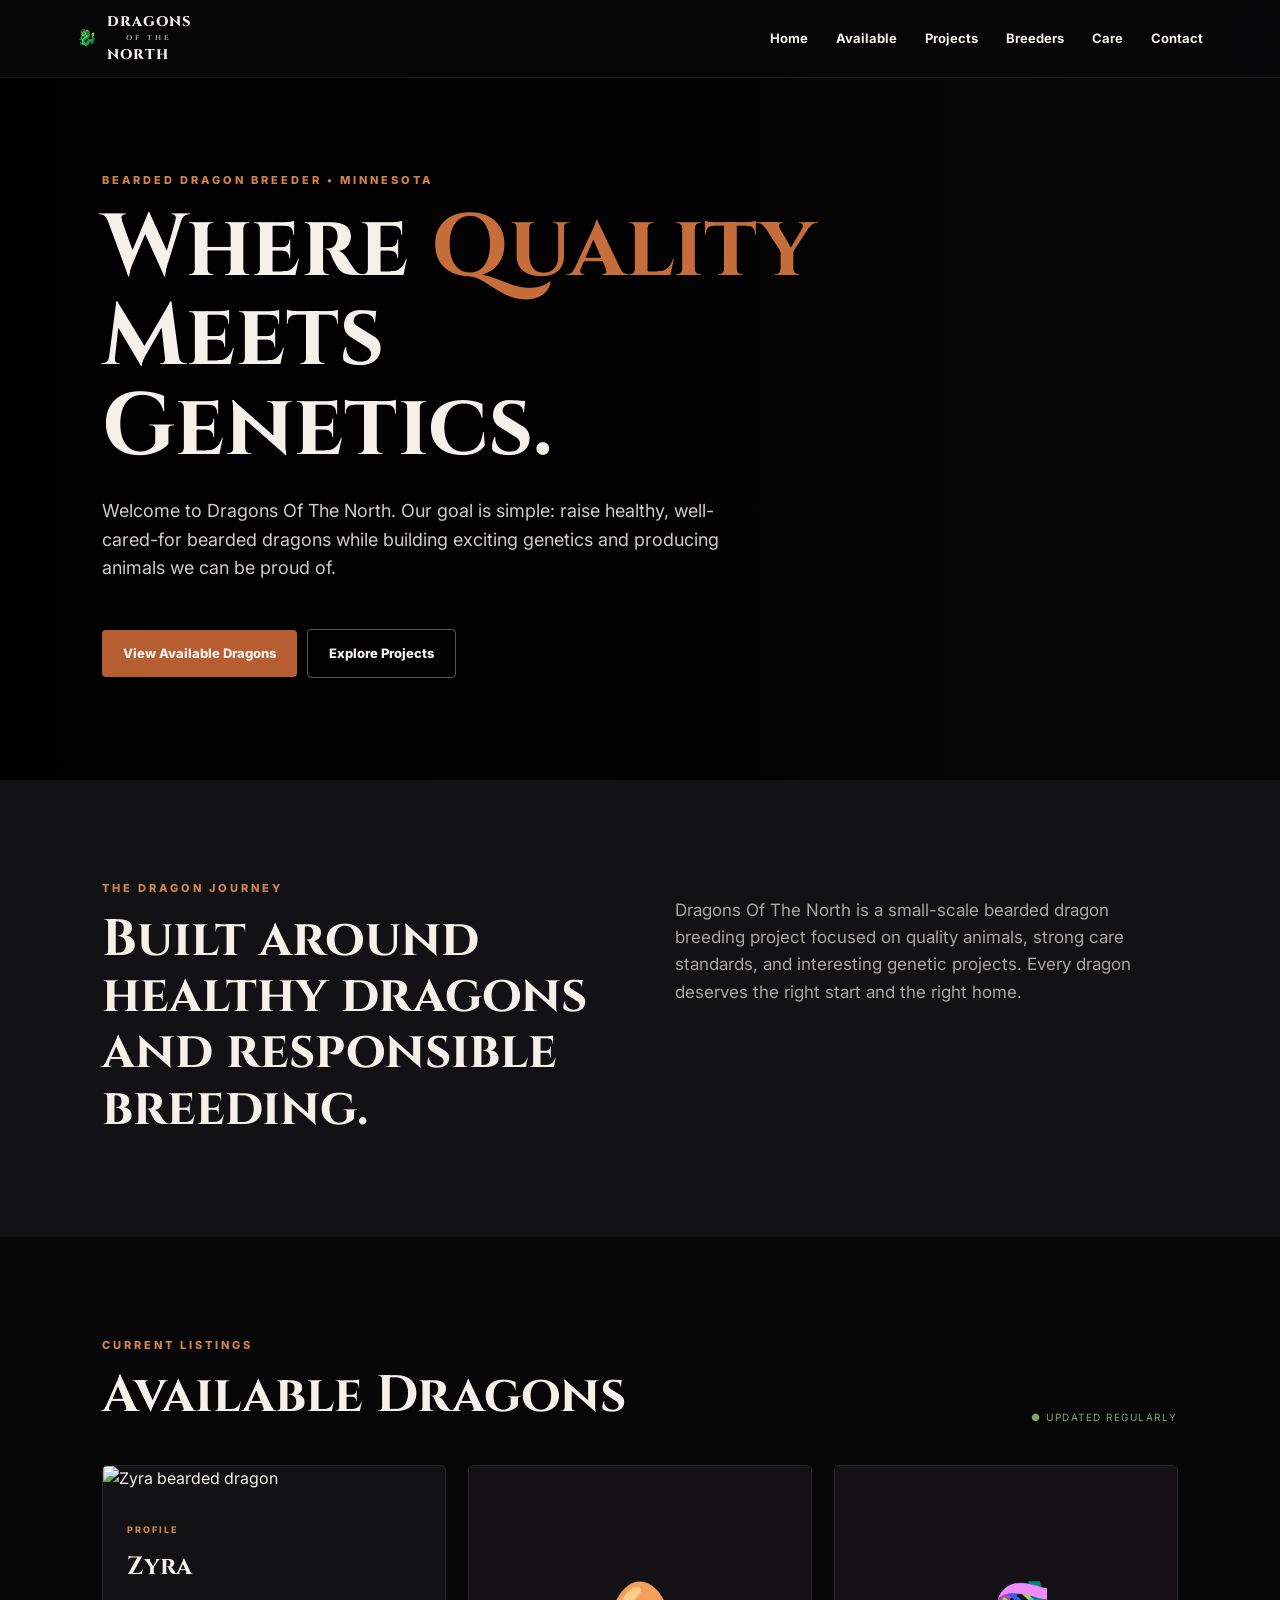
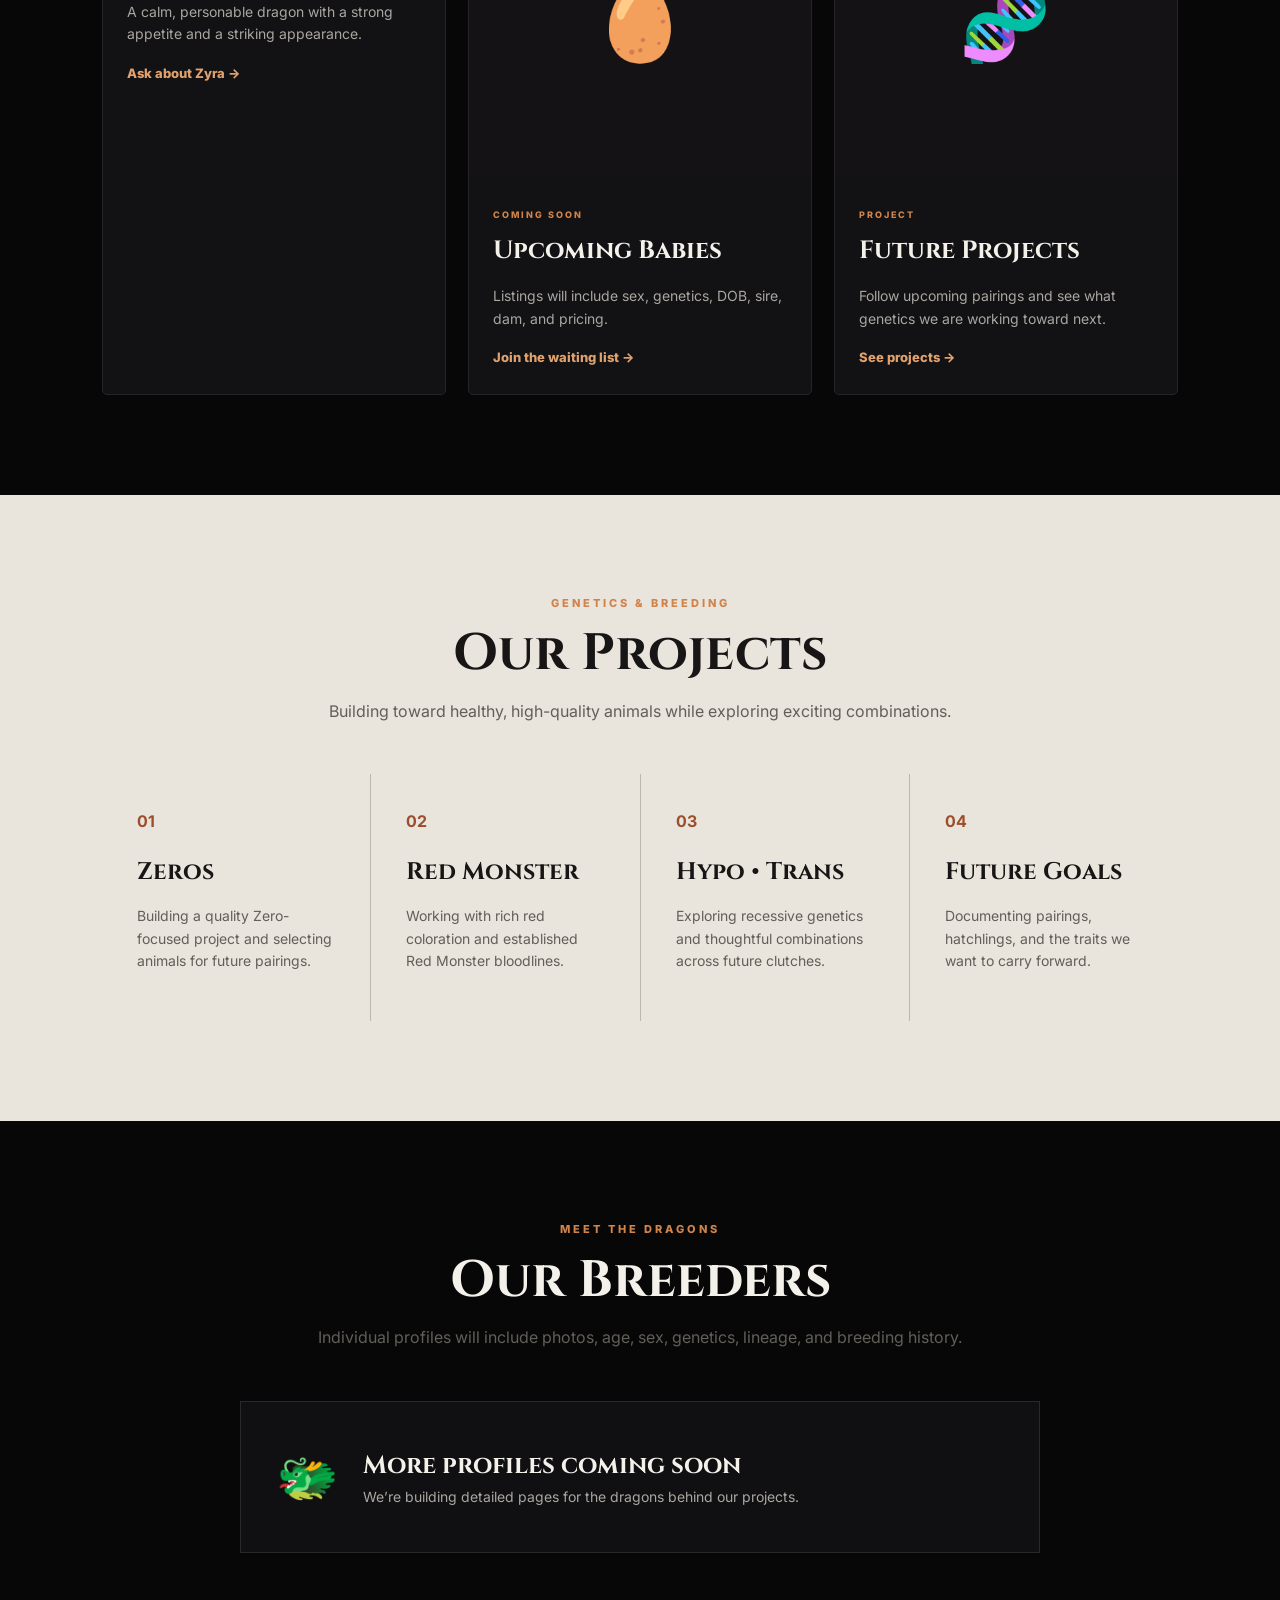
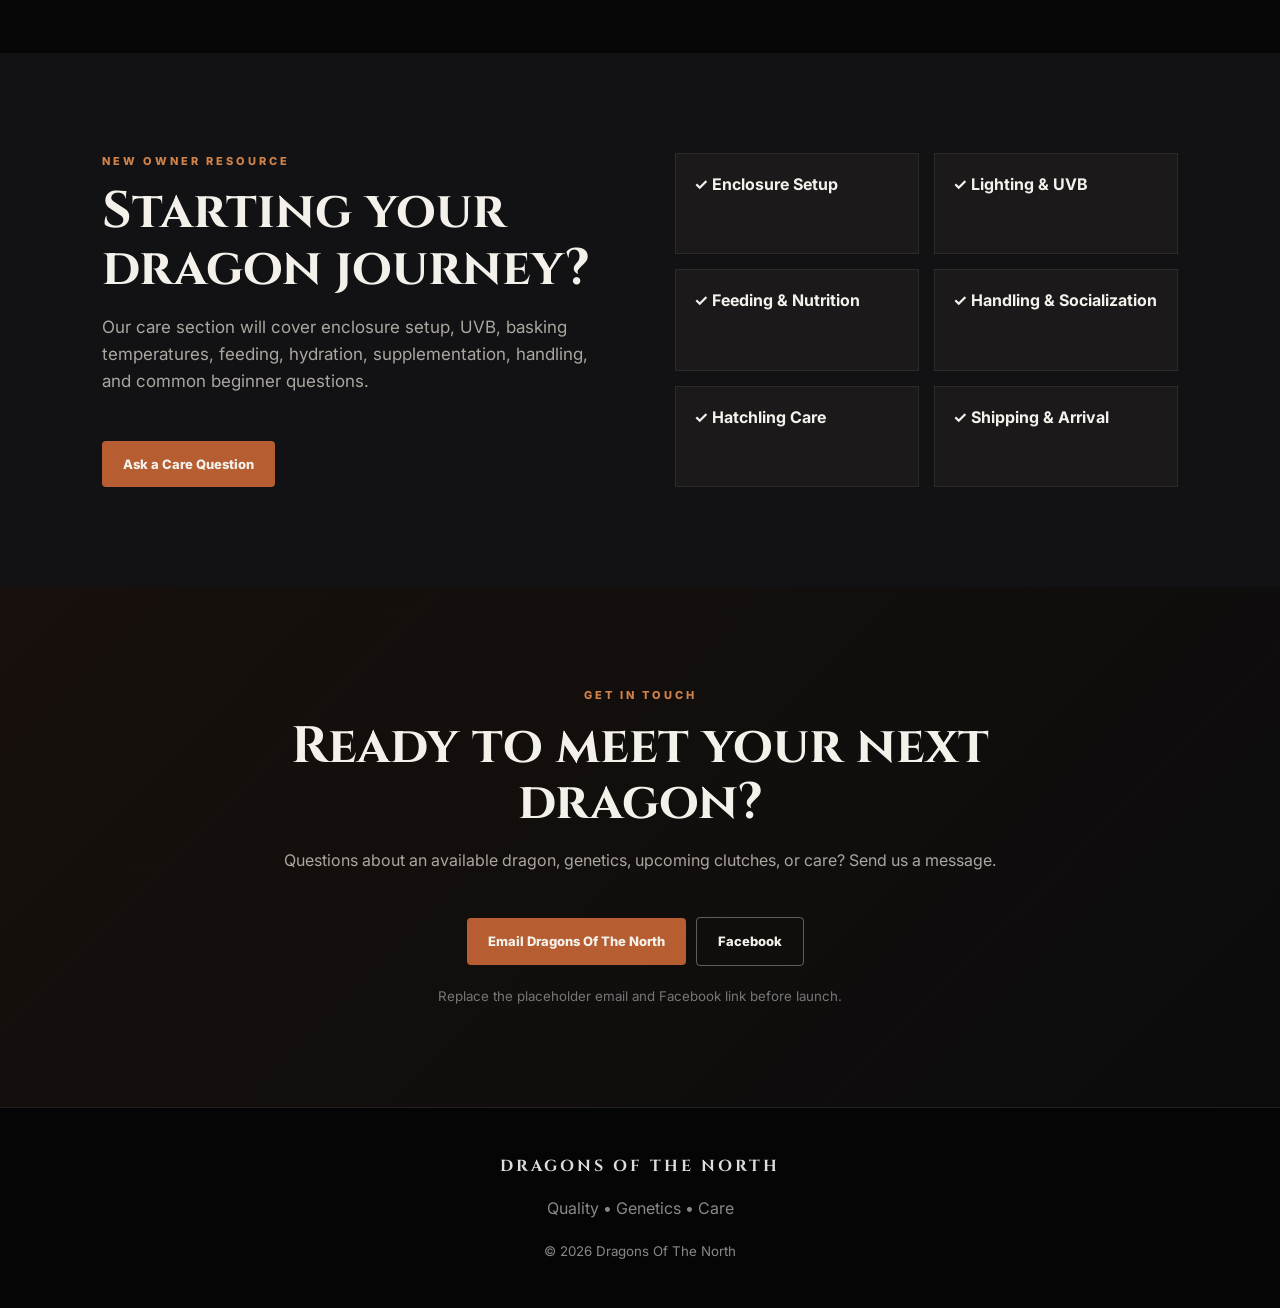
==== index.html @ 81398497 "Add files via upload" ====
<!doctype html><html lang="en"><head><meta charset="utf-8"><meta name="viewport" content="width=device-width,initial-scale=1"><title>Dragons Of The North | Bearded Dragon Breeder</title><link rel="preconnect" href="https://fonts.googleapis.com"><link rel="preconnect" href="https://fonts.gstatic.com" crossorigin><link href="https://fonts.googleapis.com/css2?family=Cinzel:wght@600;700;800&family=Inter:wght@400;500;600;700&display=swap" rel="stylesheet"><link rel="stylesheet" href="style.css"></head><body><header><a class="brand" href="#home">🐉 <span>DRAGONS <small>OF THE</small> NORTH</span></a><button id="menu">☰</button><nav><a href="#home">Home</a><a href="#available">Available</a><a href="#projects">Projects</a><a href="#breeders">Breeders</a><a href="#care">Care</a><a href="#contact">Contact</a></nav></header><main id="home"><section class="hero"><div><p class="eyebrow">BEARDED DRAGON BREEDER • MINNESOTA</p><h1>Where <em>Quality</em><br>Meets Genetics.</h1><p>Welcome to Dragons Of The North. Our goal is simple: raise healthy, well-cared-for bearded dragons while building exciting genetics and producing animals we can be proud of.</p><a class="btn" href="#available">View Available Dragons</a><a class="btn outline" href="#projects">Explore Projects</a></div></section><section class="intro"><div><p class="eyebrow">THE DRAGON JOURNEY</p><h2>Built around healthy dragons and responsible breeding.</h2></div><p>Dragons Of The North is a small-scale bearded dragon breeding project focused on quality animals, strong care standards, and interesting genetic projects. Every dragon deserves the right start and the right home.</p></section><section id="available" class="dark"><div class="heading"><div><p class="eyebrow">CURRENT LISTINGS</p><h2>Available Dragons</h2></div><span>● UPDATED REGULARLY</span></div><div class="cards"><article><img src="assets/zyra.jpg" alt="Zyra bearded dragon"><div><label>PROFILE</label><h3>Zyra</h3><p>A calm, personable dragon with a strong appetite and a striking appearance.</p><a href="#contact">Ask about Zyra →</a></div></article><article><div class="placeholder">🥚</div><div><label>COMING SOON</label><h3>Upcoming Babies</h3><p>Listings will include sex, genetics, DOB, sire, dam, and pricing.</p><a href="#contact">Join the waiting list →</a></div></article><article><div class="placeholder">🧬</div><div><label>PROJECT</label><h3>Future Projects</h3><p>Follow upcoming pairings and see what genetics we are working toward next.</p><a href="#projects">See projects →</a></div></article></div></section><section id="projects" class="projects"><div class="center"><p class="eyebrow">GENETICS & BREEDING</p><h2>Our Projects</h2><p>Building toward healthy, high-quality animals while exploring exciting combinations.</p></div><div class="grid"><div><b>01</b><h3>Zeros</h3><p>Building a quality Zero-focused project and selecting animals for future pairings.</p></div><div><b>02</b><h3>Red Monster</h3><p>Working with rich red coloration and established Red Monster bloodlines.</p></div><div><b>03</b><h3>Hypo • Trans</h3><p>Exploring recessive genetics and thoughtful combinations across future clutches.</p></div><div><b>04</b><h3>Future Goals</h3><p>Documenting pairings, hatchlings, and the traits we want to carry forward.</p></div></div></section><section id="breeders" class="dark"><div class="center"><p class="eyebrow">MEET THE DRAGONS</p><h2>Our Breeders</h2><p>Individual profiles will include photos, age, sex, genetics, lineage, and breeding history.</p></div><div class="note">🐲 <div><h3>More profiles coming soon</h3><p>We’re building detailed pages for the dragons behind our projects.</p></div></div></section><section id="care" class="care"><div><p class="eyebrow">NEW OWNER RESOURCE</p><h2>Starting your dragon journey?</h2><p>Our care section will cover enclosure setup, UVB, basking temperatures, feeding, hydration, supplementation, handling, and common beginner questions.</p><a class="btn" href="#contact">Ask a Care Question</a></div><div class="caregrid"><div>✓ Enclosure Setup</div><div>✓ Lighting & UVB</div><div>✓ Feeding & Nutrition</div><div>✓ Handling & Socialization</div><div>✓ Hatchling Care</div><div>✓ Shipping & Arrival</div></div></section><section id="contact" class="contact"><div><p class="eyebrow">GET IN TOUCH</p><h2>Ready to meet your next dragon?</h2><p>Questions about an available dragon, genetics, upcoming clutches, or care? Send us a message.</p><a class="btn" href="mailto:your@email.com">Email Dragons Of The North</a><a class="btn outline" href="#" onclick="alert('Replace this with your Facebook page link.');return false">Facebook</a><small>Replace the placeholder email and Facebook link before launch.</small></div></section></main><footer><strong>DRAGONS OF THE NORTH</strong><p>Quality • Genetics • Care</p><small>© 2026 Dragons Of The North</small></footer><script>const h=document.querySelector('header'),m=document.querySelector('#menu');m.onclick=()=>h.classList.toggle('open');document.querySelectorAll('nav a').forEach(a=>a.onclick=()=>h.classList.remove('open'));</script></body></html>
---- style.css ----
*{box-sizing:border-box}html{scroll-behavior:smooth}body{margin:0;background:#080809;color:#f4f1eb;font-family:Inter,Arial,sans-serif;line-height:1.6}a{text-decoration:none;color:inherit}header{position:fixed;z-index:9;inset:0 0 auto;height:78px;padding:0 6vw;display:flex;align-items:center;justify-content:space-between;background:#080809dd;backdrop-filter:blur(12px);border-bottom:1px solid #ffffff12}.brand{font-family:Cinzel,serif;font-weight:800;letter-spacing:1px;display:flex;gap:9px;align-items:center}.brand span{font-size:14px}.brand small{font-size:7px;letter-spacing:3px;display:block;text-align:center;color:#999}#menu{display:none;background:none;border:0;color:white;font-size:24px}nav{display:flex;gap:28px;font-size:13px;font-weight:700}nav a:hover{color:#d0834a}.hero{min-height:780px;padding:150px 8vw 80px;display:flex;align-items:center;background:linear-gradient(90deg,#000f 0%,#000b 48%,#0002),url('assets/logo.jpg') center/cover no-repeat}.hero>div{max-width:720px}.eyebrow{font-size:11px;letter-spacing:3px;font-weight:800;color:#d0834a;margin:0 0 14px}.hero h1,h2,h3{font-family:Cinzel,Georgia,serif}.hero h1{font-size:clamp(48px,7vw,88px);line-height:1.02;margin:0 0 24px}.hero em{font-style:normal;color:#c56d3b}.hero p:not(.eyebrow){font-size:18px;color:#d1ccc5;max-width:650px}.btn{display:inline-block;margin:28px 10px 0 0;padding:13px 21px;background:#b65e32;border-radius:4px;font-size:13px;font-weight:800}.outline{background:transparent;border:1px solid #ffffff55}.intro,.care{padding:100px 8vw;display:grid;grid-template-columns:1fr 1fr;gap:70px;background:#121214}.intro h2,h2{font-size:clamp(34px,4vw,54px);line-height:1.1;margin:0}.intro>p,.care p:not(.eyebrow){color:#aaa6a0;font-size:17px}.dark{padding:100px 8vw;background:#070708}.heading{display:flex;justify-content:space-between;align-items:end;margin-bottom:40px}.heading>span{font-size:10px;letter-spacing:1.5px;color:#83a66d}.cards{display:grid;grid-template-columns:repeat(3,1fr);gap:22px}.cards article{background:#121214;border:1px solid #252527;border-radius:5px;overflow:hidden}.cards img,.placeholder{height:310px;width:100%;object-fit:cover}.placeholder{display:flex;align-items:center;justify-content:center;font-size:75px;background:#141214}.cards article>div:last-child{padding:24px}.cards label{font-size:9px;letter-spacing:2px;color:#d0834a;font-weight:800}.cards h3{font-size:25px;margin:6px 0}.cards p{font-size:14px;color:#aaa6a0}.cards a{color:#e0a16d;font-size:13px;font-weight:800}.projects{padding:100px 8vw;background:#e9e4dc;color:#171515}.center{text-align:center;max-width:760px;margin:0 auto 50px}.center>p:last-child{color:#625f59}.grid{display:grid;grid-template-columns:repeat(4,1fr);gap:1px;background:#bdb7ad}.grid>div{background:#e9e4dc;padding:35px;min-height:230px}.grid b{color:#9b4f2c}.grid h3{font-size:24px;margin:18px 0 8px}.grid p{font-size:14px;color:#625f59}.note{max-width:800px;margin:auto;padding:35px;display:flex;gap:25px;align-items:center;border:1px solid #29292b;background:#101012;font-size:50px}.note h3{font-size:25px;margin:0}.note p{font-size:14px;color:#aaa6a0;margin:0}.caregrid{display:grid;grid-template-columns:1fr 1fr;gap:15px}.caregrid div{padding:18px;background:#1b191a;border:1px solid #2c292a;font-weight:700}.contact{text-align:center;padding:100px 8vw;background:linear-gradient(135deg,#17100c,#0c0c0d)}.contact>div{max-width:800px;margin:auto}.contact p:not(.eyebrow){color:#aaa6a0}.contact small{display:block;color:#777;margin-top:20px}footer{text-align:center;padding:45px 20px;background:#050506;border-top:1px solid #202022;color:#888}footer strong{font-family:Cinzel,serif;letter-spacing:3px;color:#ddd}@media(max-width:850px){nav{display:none}#menu{display:block}header.open nav{display:flex;position:absolute;top:78px;left:0;right:0;padding:25px 8vw;background:#080809;flex-direction:column;gap:18px}.cards,.grid{grid-template-columns:1fr}.intro,.care{grid-template-columns:1fr;gap:30px}.heading{align-items:start;flex-direction:column}.section{padding:75px 7vw}}@media(max-width:520px){.hero h1{font-size:48px}.hero{min-height:700px}.caregrid{grid-template-columns:1fr}}
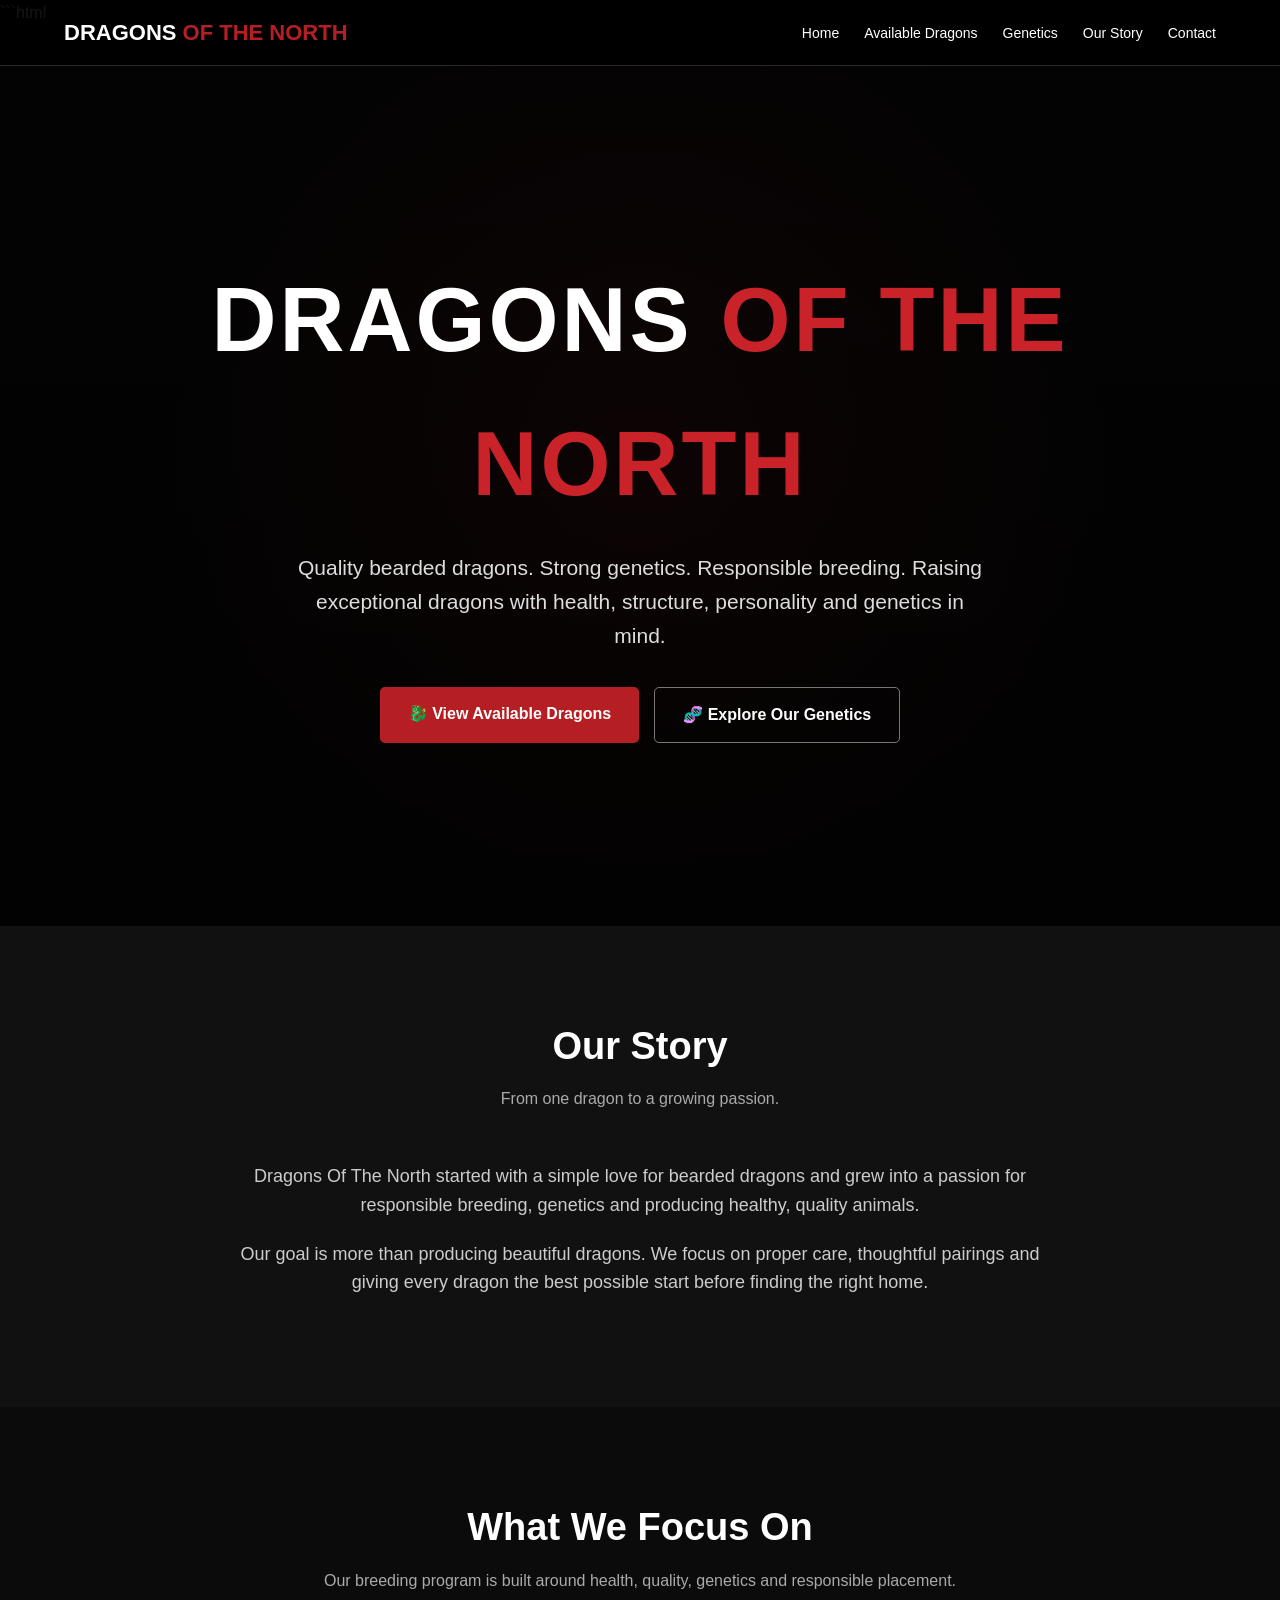
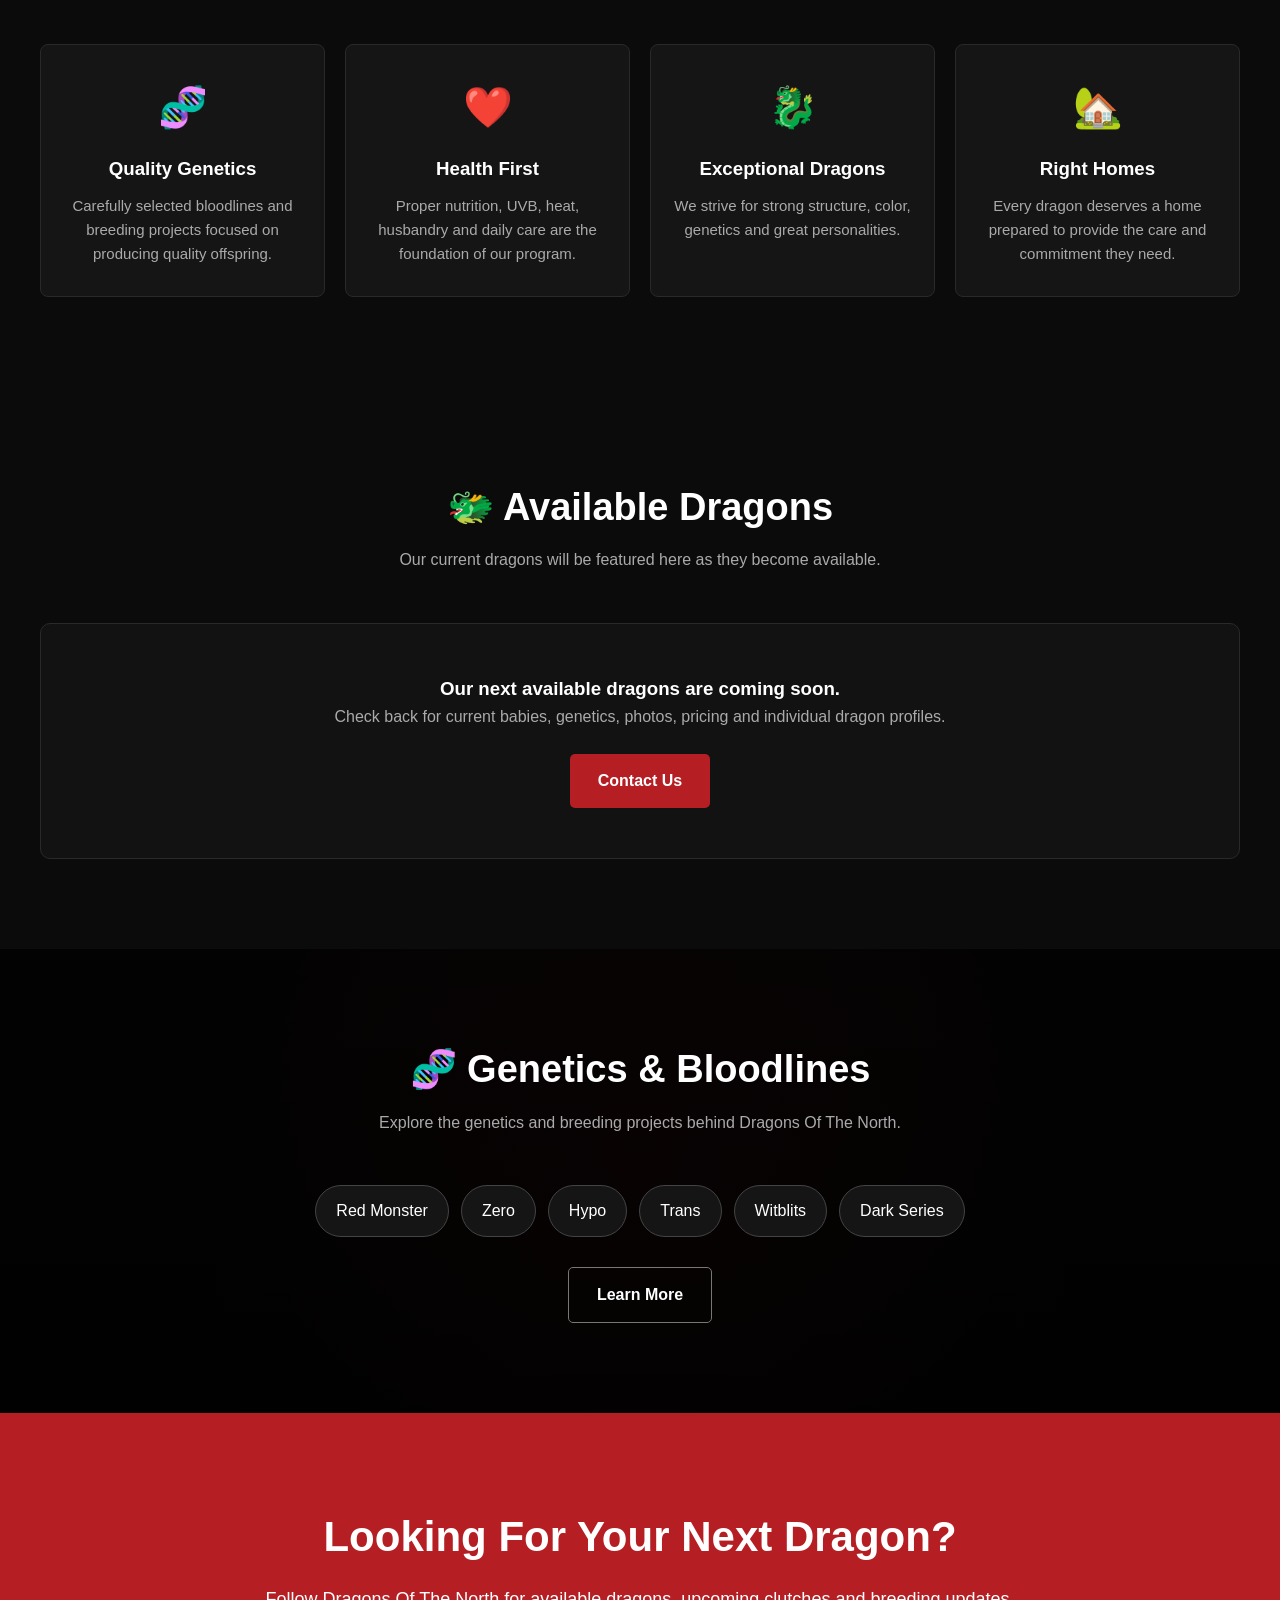
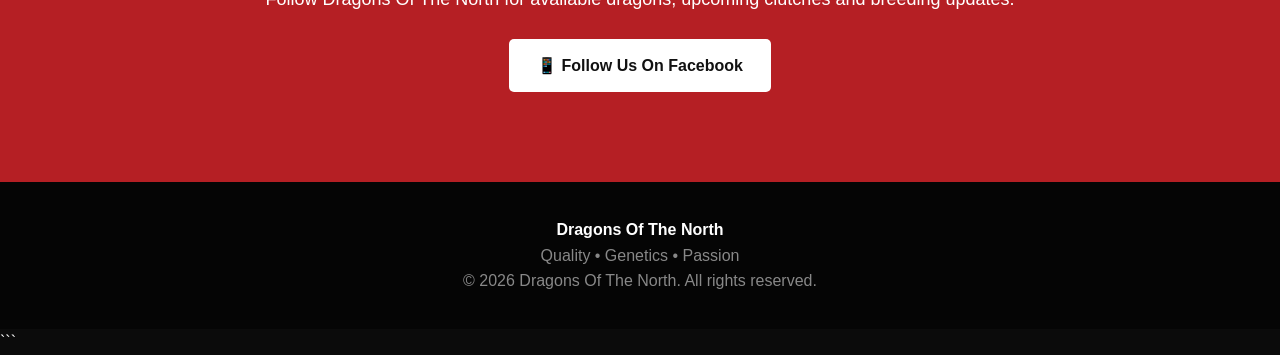
==== commit 5f205aa5: "Update index.html" ====
--- a/index.html
+++ b/index.html
@@ -1 +1,648 @@
-<!doctype html><html lang="en"><head><meta charset="utf-8"><meta name="viewport" content="width=device-width,initial-scale=1"><title>Dragons Of The North | Bearded Dragon Breeder</title><link rel="preconnect" href="https://fonts.googleapis.com"><link rel="preconnect" href="https://fonts.gstatic.com" crossorigin><link href="https://fonts.googleapis.com/css2?family=Cinzel:wght@600;700;800&family=Inter:wght@400;500;600;700&display=swap" rel="stylesheet"><link rel="stylesheet" href="style.css"></head><body><header><a class="brand" href="#home">🐉 <span>DRAGONS <small>OF THE</small> NORTH</span></a><button id="menu">☰</button><nav><a href="#home">Home</a><a href="#available">Available</a><a href="#projects">Projects</a><a href="#breeders">Breeders</a><a href="#care">Care</a><a href="#contact">Contact</a></nav></header><main id="home"><section class="hero"><div><p class="eyebrow">BEARDED DRAGON BREEDER • MINNESOTA</p><h1>Where <em>Quality</em><br>Meets Genetics.</h1><p>Welcome to Dragons Of The North. Our goal is simple: raise healthy, well-cared-for bearded dragons while building exciting genetics and producing animals we can be proud of.</p><a class="btn" href="#available">View Available Dragons</a><a class="btn outline" href="#projects">Explore Projects</a></div></section><section class="intro"><div><p class="eyebrow">THE DRAGON JOURNEY</p><h2>Built around healthy dragons and responsible breeding.</h2></div><p>Dragons Of The North is a small-scale bearded dragon breeding project focused on quality animals, strong care standards, and interesting genetic projects. Every dragon deserves the right start and the right home.</p></section><section id="available" class="dark"><div class="heading"><div><p class="eyebrow">CURRENT LISTINGS</p><h2>Available Dragons</h2></div><span>● UPDATED REGULARLY</span></div><div class="cards"><article><img src="assets/zyra.jpg" alt="Zyra bearded dragon"><div><label>PROFILE</label><h3>Zyra</h3><p>A calm, personable dragon with a strong appetite and a striking appearance.</p><a href="#contact">Ask about Zyra →</a></div></article><article><div class="placeholder">🥚</div><div><label>COMING SOON</label><h3>Upcoming Babies</h3><p>Listings will include sex, genetics, DOB, sire, dam, and pricing.</p><a href="#contact">Join the waiting list →</a></div></article><article><div class="placeholder">🧬</div><div><label>PROJECT</label><h3>Future Projects</h3><p>Follow upcoming pairings and see what genetics we are working toward next.</p><a href="#projects">See projects →</a></div></article></div></section><section id="projects" class="projects"><div class="center"><p class="eyebrow">GENETICS & BREEDING</p><h2>Our Projects</h2><p>Building toward healthy, high-quality animals while exploring exciting combinations.</p></div><div class="grid"><div><b>01</b><h3>Zeros</h3><p>Building a quality Zero-focused project and selecting animals for future pairings.</p></div><div><b>02</b><h3>Red Monster</h3><p>Working with rich red coloration and established Red Monster bloodlines.</p></div><div><b>03</b><h3>Hypo • Trans</h3><p>Exploring recessive genetics and thoughtful combinations across future clutches.</p></div><div><b>04</b><h3>Future Goals</h3><p>Documenting pairings, hatchlings, and the traits we want to carry forward.</p></div></div></section><section id="breeders" class="dark"><div class="center"><p class="eyebrow">MEET THE DRAGONS</p><h2>Our Breeders</h2><p>Individual profiles will include photos, age, sex, genetics, lineage, and breeding history.</p></div><div class="note">🐲 <div><h3>More profiles coming soon</h3><p>We’re building detailed pages for the dragons behind our projects.</p></div></div></section><section id="care" class="care"><div><p class="eyebrow">NEW OWNER RESOURCE</p><h2>Starting your dragon journey?</h2><p>Our care section will cover enclosure setup, UVB, basking temperatures, feeding, hydration, supplementation, handling, and common beginner questions.</p><a class="btn" href="#contact">Ask a Care Question</a></div><div class="caregrid"><div>✓ Enclosure Setup</div><div>✓ Lighting & UVB</div><div>✓ Feeding & Nutrition</div><div>✓ Handling & Socialization</div><div>✓ Hatchling Care</div><div>✓ Shipping & Arrival</div></div></section><section id="contact" class="contact"><div><p class="eyebrow">GET IN TOUCH</p><h2>Ready to meet your next dragon?</h2><p>Questions about an available dragon, genetics, upcoming clutches, or care? Send us a message.</p><a class="btn" href="mailto:your@email.com">Email Dragons Of The North</a><a class="btn outline" href="#" onclick="alert('Replace this with your Facebook page link.');return false">Facebook</a><small>Replace the placeholder email and Facebook link before launch.</small></div></section></main><footer><strong>DRAGONS OF THE NORTH</strong><p>Quality • Genetics • Care</p><small>© 2026 Dragons Of The North</small></footer><script>const h=document.querySelector('header'),m=document.querySelector('#menu');m.onclick=()=>h.classList.toggle('open');document.querySelectorAll('nav a').forEach(a=>a.onclick=()=>h.classList.remove('open'));</script></body></html>
+```html
+<!DOCTYPE html>
+<html lang="en">
+<head>
+    <meta charset="UTF-8">
+    <meta name="viewport" content="width=device-width, initial-scale=1.0">
+
+    <title>Dragons Of The North | Bearded Dragon Breeder</title>
+
+    <meta name="description" content="Dragons Of The North — quality bearded dragons, genetics, bloodlines and responsible breeding in Minnesota.">
+
+    <style>
+        * {
+            margin: 0;
+            padding: 0;
+            box-sizing: border-box;
+        }
+
+        html {
+            scroll-behavior: smooth;
+        }
+
+        body {
+            font-family: Arial, Helvetica, sans-serif;
+            background: #0b0b0b;
+            color: #ffffff;
+            line-height: 1.6;
+        }
+
+        /* NAVIGATION */
+
+        nav {
+            position: fixed;
+            top: 0;
+            width: 100%;
+            z-index: 1000;
+            background: rgba(0, 0, 0, 0.92);
+            border-bottom: 1px solid #292929;
+            padding: 15px 5%;
+        }
+
+        .nav-container {
+            max-width: 1200px;
+            margin: auto;
+            display: flex;
+            justify-content: space-between;
+            align-items: center;
+        }
+
+        .logo {
+            font-size: 22px;
+            font-weight: bold;
+            color: #ffffff;
+            text-decoration: none;
+        }
+
+        .logo span {
+            color: #b51f24;
+        }
+
+        nav ul {
+            display: flex;
+            list-style: none;
+            gap: 25px;
+        }
+
+        nav a {
+            color: #ffffff;
+            text-decoration: none;
+            font-size: 14px;
+            transition: 0.3s;
+        }
+
+        nav a:hover {
+            color: #d62b31;
+        }
+
+        /* HERO */
+
+        .hero {
+            min-height: 100vh;
+            display: flex;
+            align-items: center;
+            justify-content: center;
+            text-align: center;
+            padding: 120px 20px 80px;
+            background:
+                linear-gradient(rgba(0,0,0,.72), rgba(0,0,0,.85)),
+                radial-gradient(circle at center, #3b1113 0%, #0b0b0b 65%);
+        }
+
+        .hero-content {
+            max-width: 900px;
+        }
+
+        .hero h1 {
+            font-size: clamp(45px, 8vw, 90px);
+            letter-spacing: 3px;
+            margin-bottom: 15px;
+            text-transform: uppercase;
+        }
+
+        .hero h1 span {
+            color: #c92329;
+        }
+
+        .hero p {
+            font-size: 21px;
+            color: #dddddd;
+            max-width: 700px;
+            margin: 0 auto 35px;
+        }
+
+        .buttons {
+            display: flex;
+            justify-content: center;
+            gap: 15px;
+            flex-wrap: wrap;
+        }
+
+        .button {
+            display: inline-block;
+            padding: 14px 28px;
+            border-radius: 5px;
+            text-decoration: none;
+            font-weight: bold;
+            transition: .3s;
+        }
+
+        .button-primary {
+            background: #b51f24;
+            color: white;
+        }
+
+        .button-primary:hover {
+            background: #d62b31;
+            transform: translateY(-2px);
+        }
+
+        .button-secondary {
+            border: 1px solid #777;
+            color: white;
+        }
+
+        .button-secondary:hover {
+            border-color: #c92329;
+            color: #c92329;
+        }
+
+        /* GENERAL SECTIONS */
+
+        section {
+            padding: 90px 20px;
+        }
+
+        .container {
+            max-width: 1200px;
+            margin: auto;
+        }
+
+        .section-title {
+            text-align: center;
+            margin-bottom: 50px;
+        }
+
+        .section-title h2 {
+            font-size: 38px;
+            margin-bottom: 10px;
+        }
+
+        .section-title p {
+            color: #aaa;
+            max-width: 700px;
+            margin: auto;
+        }
+
+        /* STORY */
+
+        .story {
+            background: #111111;
+        }
+
+        .story-content {
+            max-width: 850px;
+            margin: auto;
+            text-align: center;
+        }
+
+        .story-content p {
+            color: #cccccc;
+            font-size: 18px;
+            margin-bottom: 20px;
+        }
+
+        /* FOCUS CARDS */
+
+        .cards {
+            display: grid;
+            grid-template-columns: repeat(4, 1fr);
+            gap: 20px;
+        }
+
+        .card {
+            background: #151515;
+            border: 1px solid #292929;
+            padding: 30px 22px;
+            border-radius: 8px;
+            text-align: center;
+            transition: .3s;
+        }
+
+        .card:hover {
+            transform: translateY(-5px);
+            border-color: #b51f24;
+        }
+
+        .card-icon {
+            font-size: 40px;
+            margin-bottom: 15px;
+        }
+
+        .card h3 {
+            margin-bottom: 10px;
+        }
+
+        .card p {
+            color: #aaa;
+            font-size: 15px;
+        }
+
+        /* GENETICS */
+
+        .genetics {
+            background:
+                linear-gradient(rgba(0,0,0,.8), rgba(0,0,0,.9)),
+                radial-gradient(circle at center, #351012, #0b0b0b 70%);
+            text-align: center;
+        }
+
+        .genetics-list {
+            display: flex;
+            justify-content: center;
+            flex-wrap: wrap;
+            gap: 12px;
+            margin: 30px 0;
+        }
+
+        .genetics-list span {
+            border: 1px solid #444;
+            padding: 12px 20px;
+            border-radius: 30px;
+            background: #151515;
+        }
+
+        /* FEATURED */
+
+        .featured {
+            background: #0b0b0b;
+        }
+
+        .featured-box {
+            border: 1px solid #292929;
+            background: #121212;
+            padding: 50px;
+            text-align: center;
+            border-radius: 10px;
+        }
+
+        .featured-box p {
+            color: #aaa;
+            margin-bottom: 25px;
+        }
+
+        /* CTA */
+
+        .cta {
+            background: #b51f24;
+            text-align: center;
+        }
+
+        .cta h2 {
+            font-size: 42px;
+            margin-bottom: 15px;
+        }
+
+        .cta p {
+            font-size: 18px;
+            margin-bottom: 25px;
+        }
+
+        .cta .button {
+            background: #ffffff;
+            color: #111111;
+        }
+
+        /* FOOTER */
+
+        footer {
+            background: #050505;
+            text-align: center;
+            padding: 35px 20px;
+            color: #888;
+        }
+
+        footer strong {
+            color: #ffffff;
+        }
+
+        /* MOBILE */
+
+        @media (max-width: 900px) {
+            .cards {
+                grid-template-columns: repeat(2, 1fr);
+            }
+
+            nav ul {
+                gap: 12px;
+            }
+        }
+
+        @media (max-width: 650px) {
+            nav {
+                position: relative;
+            }
+
+            .nav-container {
+                flex-direction: column;
+                gap: 12px;
+            }
+
+            nav ul {
+                flex-wrap: wrap;
+                justify-content: center;
+            }
+
+            .hero {
+                min-height: 85vh;
+            }
+
+            .hero p {
+                font-size: 17px;
+            }
+
+            .cards {
+                grid-template-columns: 1fr;
+            }
+
+            section {
+                padding: 65px 18px;
+            }
+
+            .featured-box {
+                padding: 30px 20px;
+            }
+        }
+    </style>
+</head>
+
+<body>
+
+<!-- NAVIGATION -->
+
+<nav>
+    <div class="nav-container">
+
+        <a href="#" class="logo">
+            DRAGONS <span>OF THE NORTH</span>
+        </a>
+
+        <ul>
+            <li><a href="#home">Home</a></li>
+            <li><a href="#dragons">Available Dragons</a></li>
+            <li><a href="#genetics">Genetics</a></li>
+            <li><a href="#story">Our Story</a></li>
+            <li><a href="#contact">Contact</a></li>
+        </ul>
+
+    </div>
+</nav>
+
+
+<!-- HERO -->
+
+<section class="hero" id="home">
+
+    <div class="hero-content">
+
+        <h1>
+            DRAGONS <span>OF THE NORTH</span>
+        </h1>
+
+        <p>
+            Quality bearded dragons. Strong genetics. Responsible breeding.
+            Raising exceptional dragons with health, structure, personality
+            and genetics in mind.
+        </p>
+
+        <div class="buttons">
+
+            <a href="#dragons" class="button button-primary">
+                🐉 View Available Dragons
+            </a>
+
+            <a href="#genetics" class="button button-secondary">
+                🧬 Explore Our Genetics
+            </a>
+
+        </div>
+
+    </div>
+
+</section>
+
+
+<!-- OUR STORY -->
+
+<section class="story" id="story">
+
+    <div class="container">
+
+        <div class="section-title">
+            <h2>Our Story</h2>
+            <p>From one dragon to a growing passion.</p>
+        </div>
+
+        <div class="story-content">
+
+            <p>
+                Dragons Of The North started with a simple love for bearded
+                dragons and grew into a passion for responsible breeding,
+                genetics and producing healthy, quality animals.
+            </p>
+
+            <p>
+                Our goal is more than producing beautiful dragons. We focus
+                on proper care, thoughtful pairings and giving every dragon
+                the best possible start before finding the right home.
+            </p>
+
+        </div>
+
+    </div>
+
+</section>
+
+
+<!-- WHAT WE FOCUS ON -->
+
+<section>
+
+    <div class="container">
+
+        <div class="section-title">
+
+            <h2>What We Focus On</h2>
+
+            <p>
+                Our breeding program is built around health, quality,
+                genetics and responsible placement.
+            </p>
+
+        </div>
+
+
+        <div class="cards">
+
+            <div class="card">
+
+                <div class="card-icon">🧬</div>
+
+                <h3>Quality Genetics</h3>
+
+                <p>
+                    Carefully selected bloodlines and breeding projects
+                    focused on producing quality offspring.
+                </p>
+
+            </div>
+
+
+            <div class="card">
+
+                <div class="card-icon">❤️</div>
+
+                <h3>Health First</h3>
+
+                <p>
+                    Proper nutrition, UVB, heat, husbandry and daily care
+                    are the foundation of our program.
+                </p>
+
+            </div>
+
+
+            <div class="card">
+
+                <div class="card-icon">🐉</div>
+
+                <h3>Exceptional Dragons</h3>
+
+                <p>
+                    We strive for strong structure, color, genetics and
+                    great personalities.
+                </p>
+
+            </div>
+
+
+            <div class="card">
+
+                <div class="card-icon">🏡</div>
+
+                <h3>Right Homes</h3>
+
+                <p>
+                    Every dragon deserves a home prepared to provide the
+                    care and commitment they need.
+                </p>
+
+            </div>
+
+        </div>
+
+    </div>
+
+</section>
+
+
+<!-- AVAILABLE DRAGONS -->
+
+<section class="featured" id="dragons">
+
+    <div class="container">
+
+        <div class="section-title">
+
+            <h2>🐲 Available Dragons</h2>
+
+            <p>
+                Our current dragons will be featured here as they become
+                available.
+            </p>
+
+        </div>
+
+
+        <div class="featured-box">
+
+            <h3>Our next available dragons are coming soon.</h3>
+
+            <p>
+                Check back for current babies, genetics, photos,
+                pricing and individual dragon profiles.
+            </p>
+
+            <a href="#contact" class="button button-primary">
+                Contact Us
+            </a>
+
+        </div>
+
+    </div>
+
+</section>
+
+
+<!-- GENETICS -->
+
+<section class="genetics" id="genetics">
+
+    <div class="container">
+
+        <div class="section-title">
+
+            <h2>🧬 Genetics & Bloodlines</h2>
+
+            <p>
+                Explore the genetics and breeding projects behind
+                Dragons Of The North.
+            </p>
+
+        </div>
+
+
+        <div class="genetics-list">
+
+            <span>Red Monster</span>
+            <span>Zero</span>
+            <span>Hypo</span>
+            <span>Trans</span>
+            <span>Witblits</span>
+            <span>Dark Series</span>
+
+        </div>
+
+
+        <a href="#contact" class="button button-secondary">
+            Learn More
+        </a>
+
+    </div>
+
+</section>
+
+
+<!-- CALL TO ACTION -->
+
+<section class="cta" id="contact">
+
+    <div class="container">
+
+        <h2>Looking For Your Next Dragon?</h2>
+
+        <p>
+            Follow Dragons Of The North for available dragons,
+            upcoming clutches and breeding updates.
+        </p>
+
+        <a href="https://www.facebook.com/" class="button" target="_blank">
+            📱 Follow Us On Facebook
+        </a>
+
+    </div>
+
+</section>
+
+
+<!-- FOOTER -->
+
+<footer>
+
+    <p>
+        <strong>Dragons Of The North</strong>
+    </p>
+
+    <p>
+        Quality • Genetics • Passion
+    </p>
+
+    <p>
+        © 2026 Dragons Of The North. All rights reserved.
+    </p>
+
+</footer>
+
+</body>
+</html>
+```
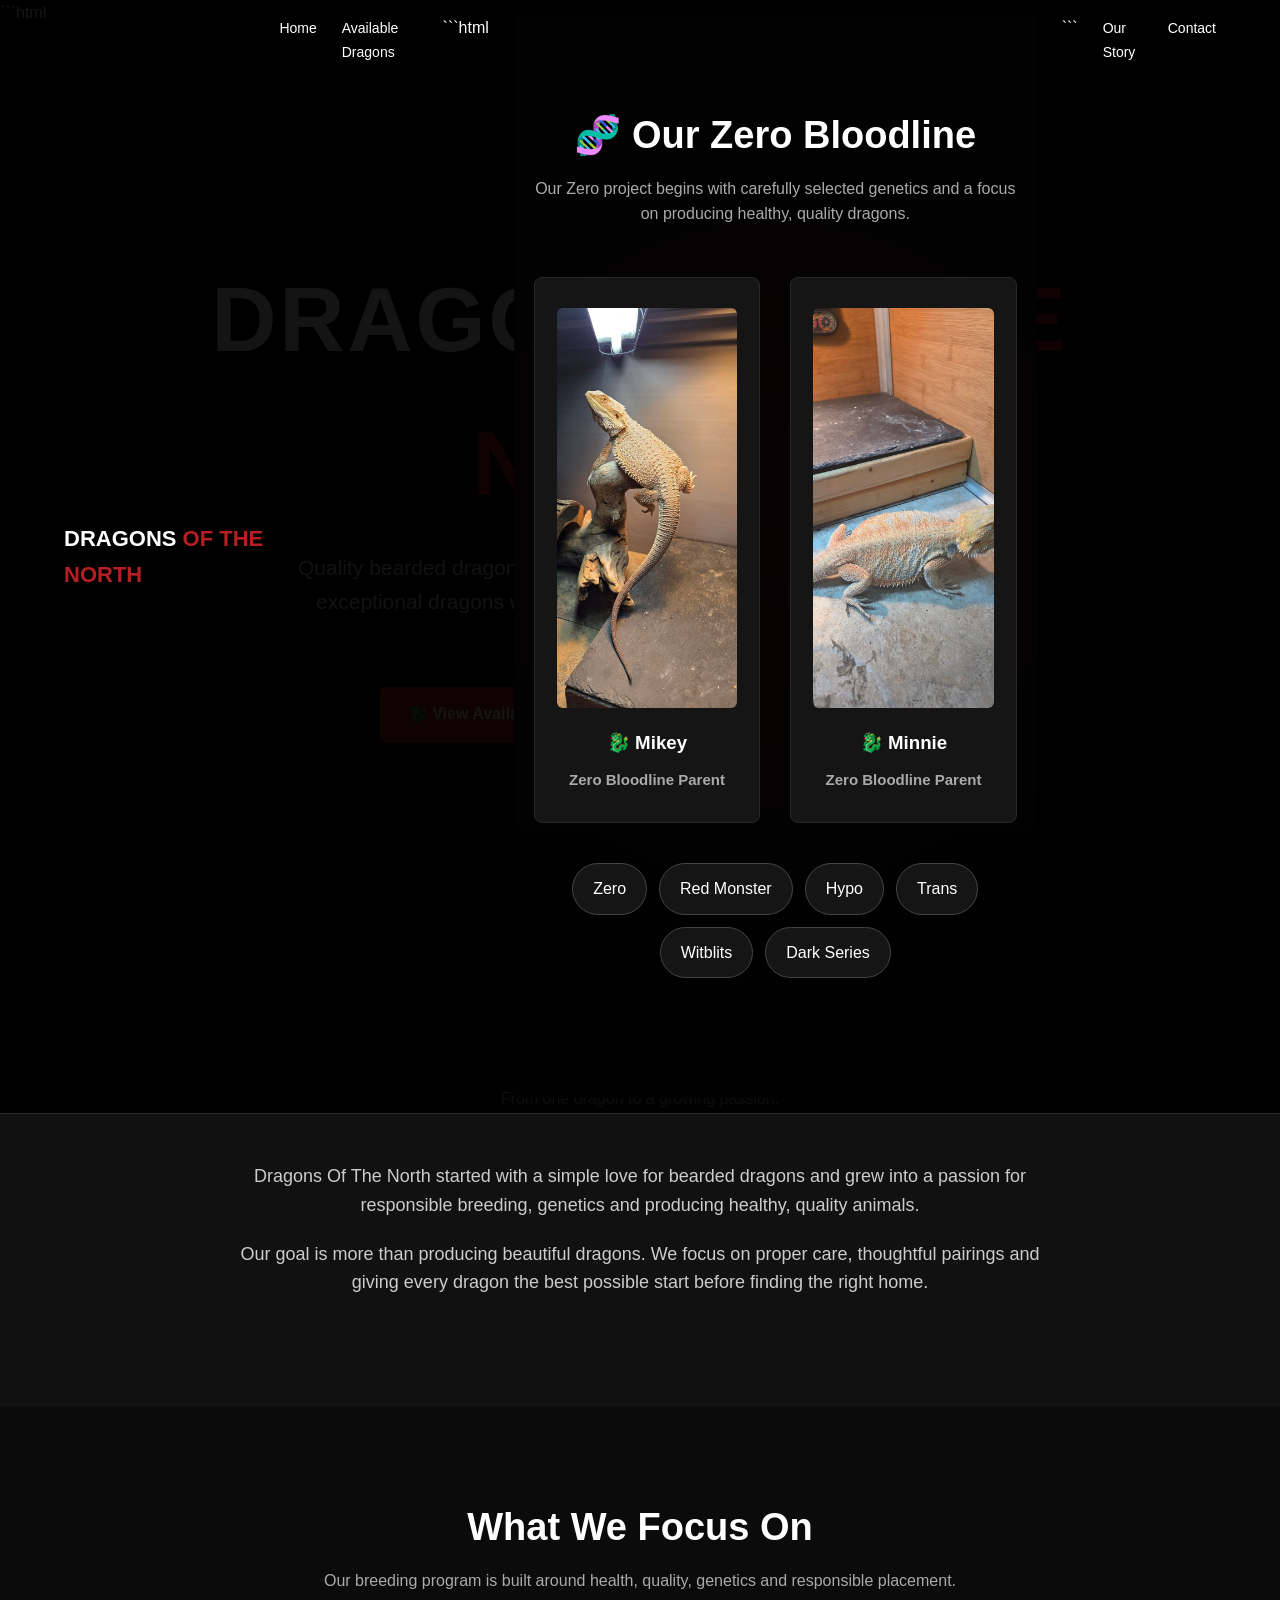
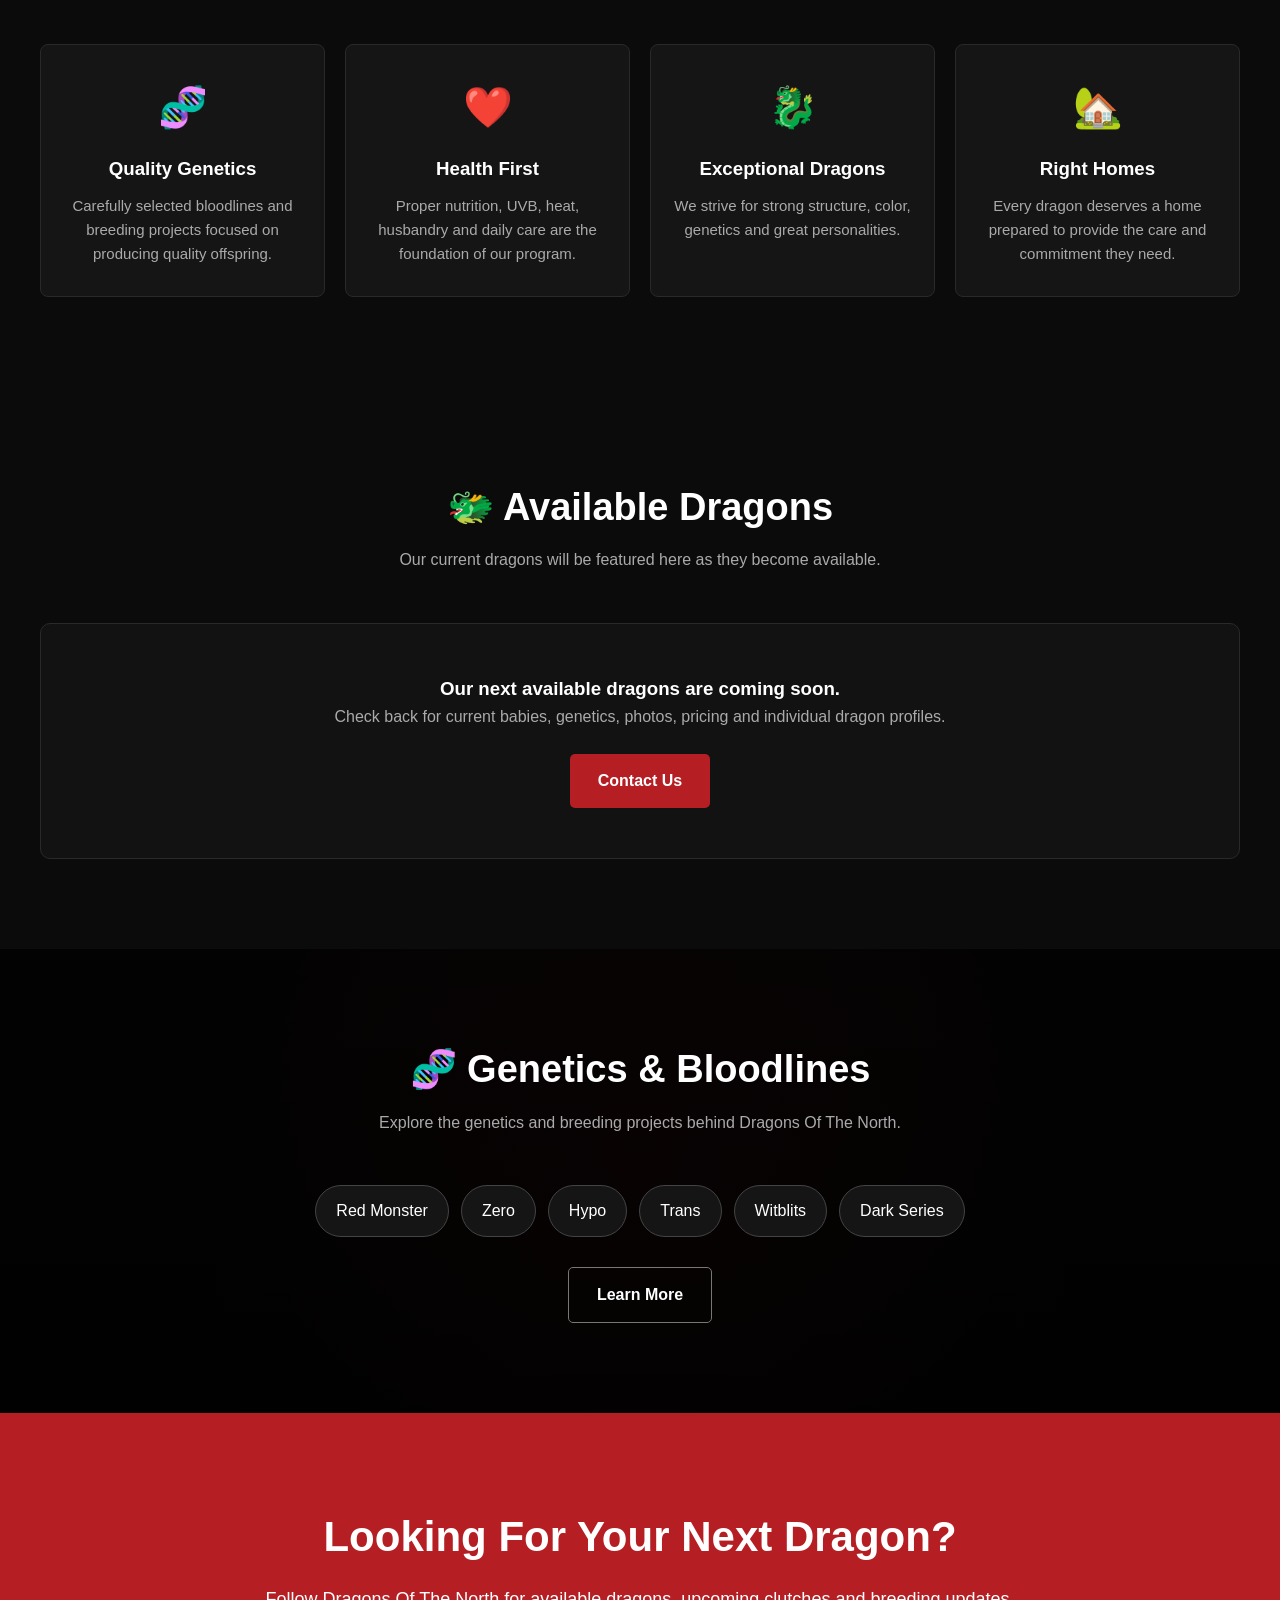
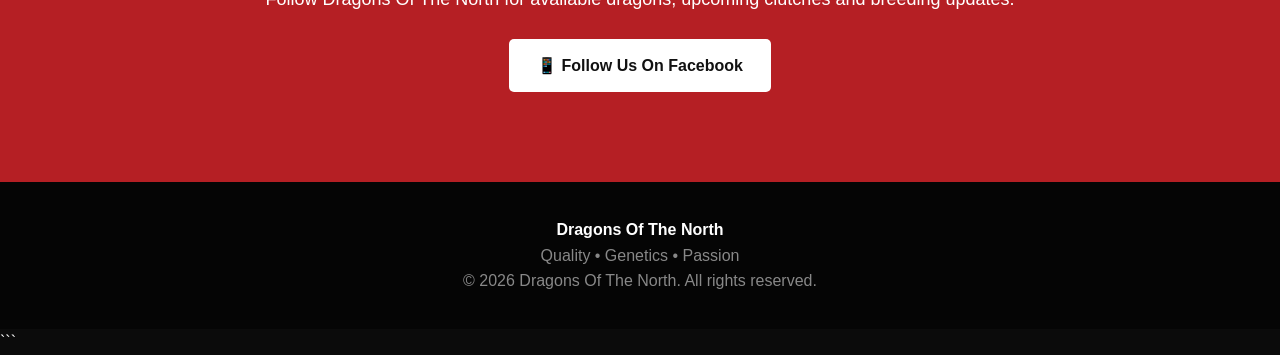
==== commit 061809d1: "Update index.html" ====
--- a/index.html
+++ b/index.html
@@ -370,7 +370,101 @@
         <ul>
             <li><a href="#home">Home</a></li>
             <li><a href="#dragons">Available Dragons</a></li>
-            <li><a href="#genetics">Genetics</a></li>
+           ```html
+<!-- ZERO BLOODLINE -->
+
+<section class="genetics" id="genetics">
+
+    <div class="container">
+
+        <div class="section-title">
+
+            <h2>🧬 Our Zero Bloodline</h2>
+
+            <p>
+                Our Zero project begins with carefully selected genetics
+                and a focus on producing healthy, quality dragons.
+            </p>
+
+        </div>
+
+
+        <div style="
+            display: grid;
+            grid-template-columns: repeat(2, 1fr);
+            gap: 30px;
+            max-width: 900px;
+            margin: 0 auto 40px;
+        ">
+
+            <!-- MIKEY -->
+
+            <div class="card">
+
+                <img
+                    src="Mikey.jpg"
+                    alt="Mikey - Zero Bloodline Parent"
+                    style="
+                        width: 100%;
+                        height: 400px;
+                        object-fit: cover;
+                        border-radius: 6px;
+                        margin-bottom: 20px;
+                    "
+                >
+
+                <h3>🐉 Mikey</h3>
+
+                <p>
+                    <strong>Zero Bloodline Parent</strong>
+                </p>
+
+            </div>
+
+
+            <!-- MINNIE -->
+
+            <div class="card">
+
+                <img
+                    src="Minnie.jpg"
+                    alt="Minnie - Zero Bloodline Parent"
+                    style="
+                        width: 100%;
+                        height: 400px;
+                        object-fit: cover;
+                        border-radius: 6px;
+                        margin-bottom: 20px;
+                    "
+                >
+
+                <h3>🐉 Minnie</h3>
+
+                <p>
+                    <strong>Zero Bloodline Parent</strong>
+                </p>
+
+            </div>
+
+        </div>
+
+
+        <div class="genetics-list">
+
+            <span>Zero</span>
+            <span>Red Monster</span>
+            <span>Hypo</span>
+            <span>Trans</span>
+            <span>Witblits</span>
+            <span>Dark Series</span>
+
+        </div>
+
+    </div>
+
+</section>
+```
+
             <li><a href="#story">Our Story</a></li>
             <li><a href="#contact">Contact</a></li>
         </ul>
@@ -616,7 +710,7 @@
             upcoming clutches and breeding updates.
         </p>
 
-        <a href="https://www.facebook.com/" class="button" target="_blank">
+        <a href="https://www.facebook.com/profile.php?id=61579598882265" class="button" target="_blank">
             📱 Follow Us On Facebook
         </a>
 
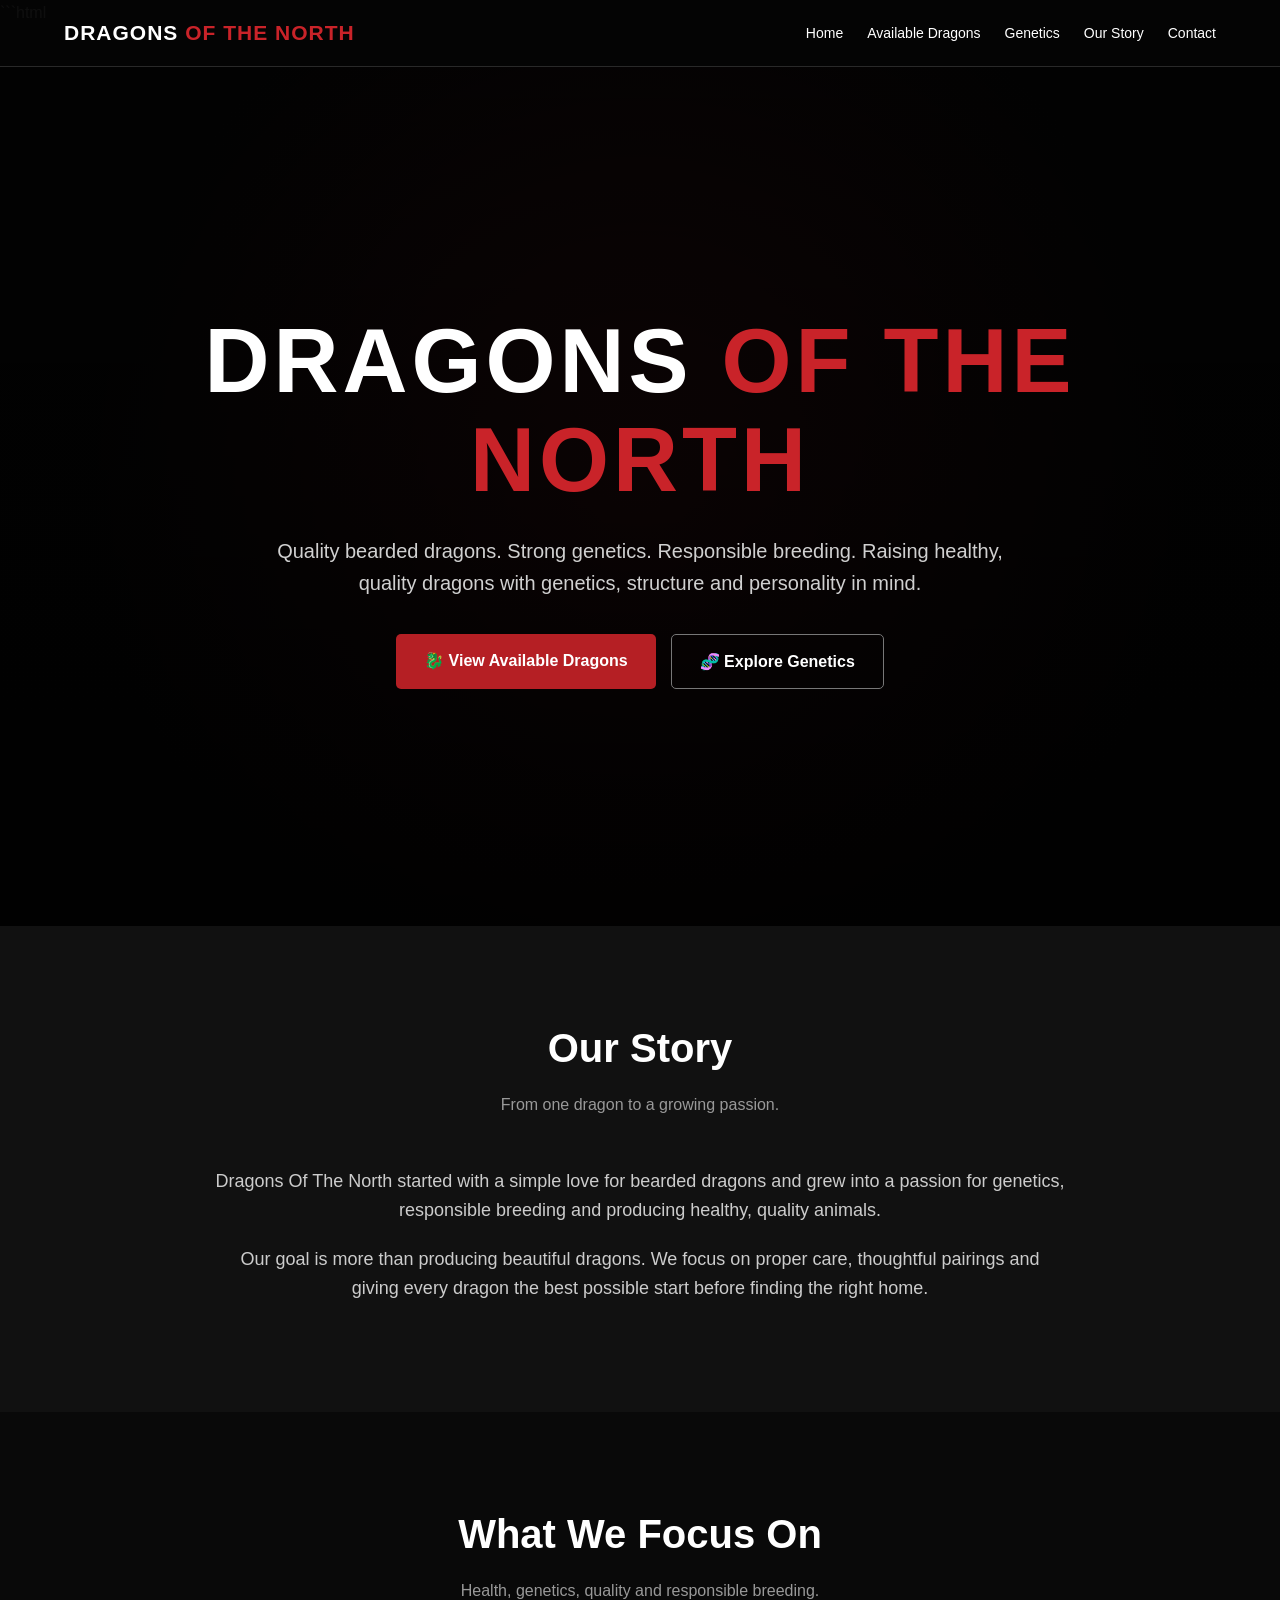
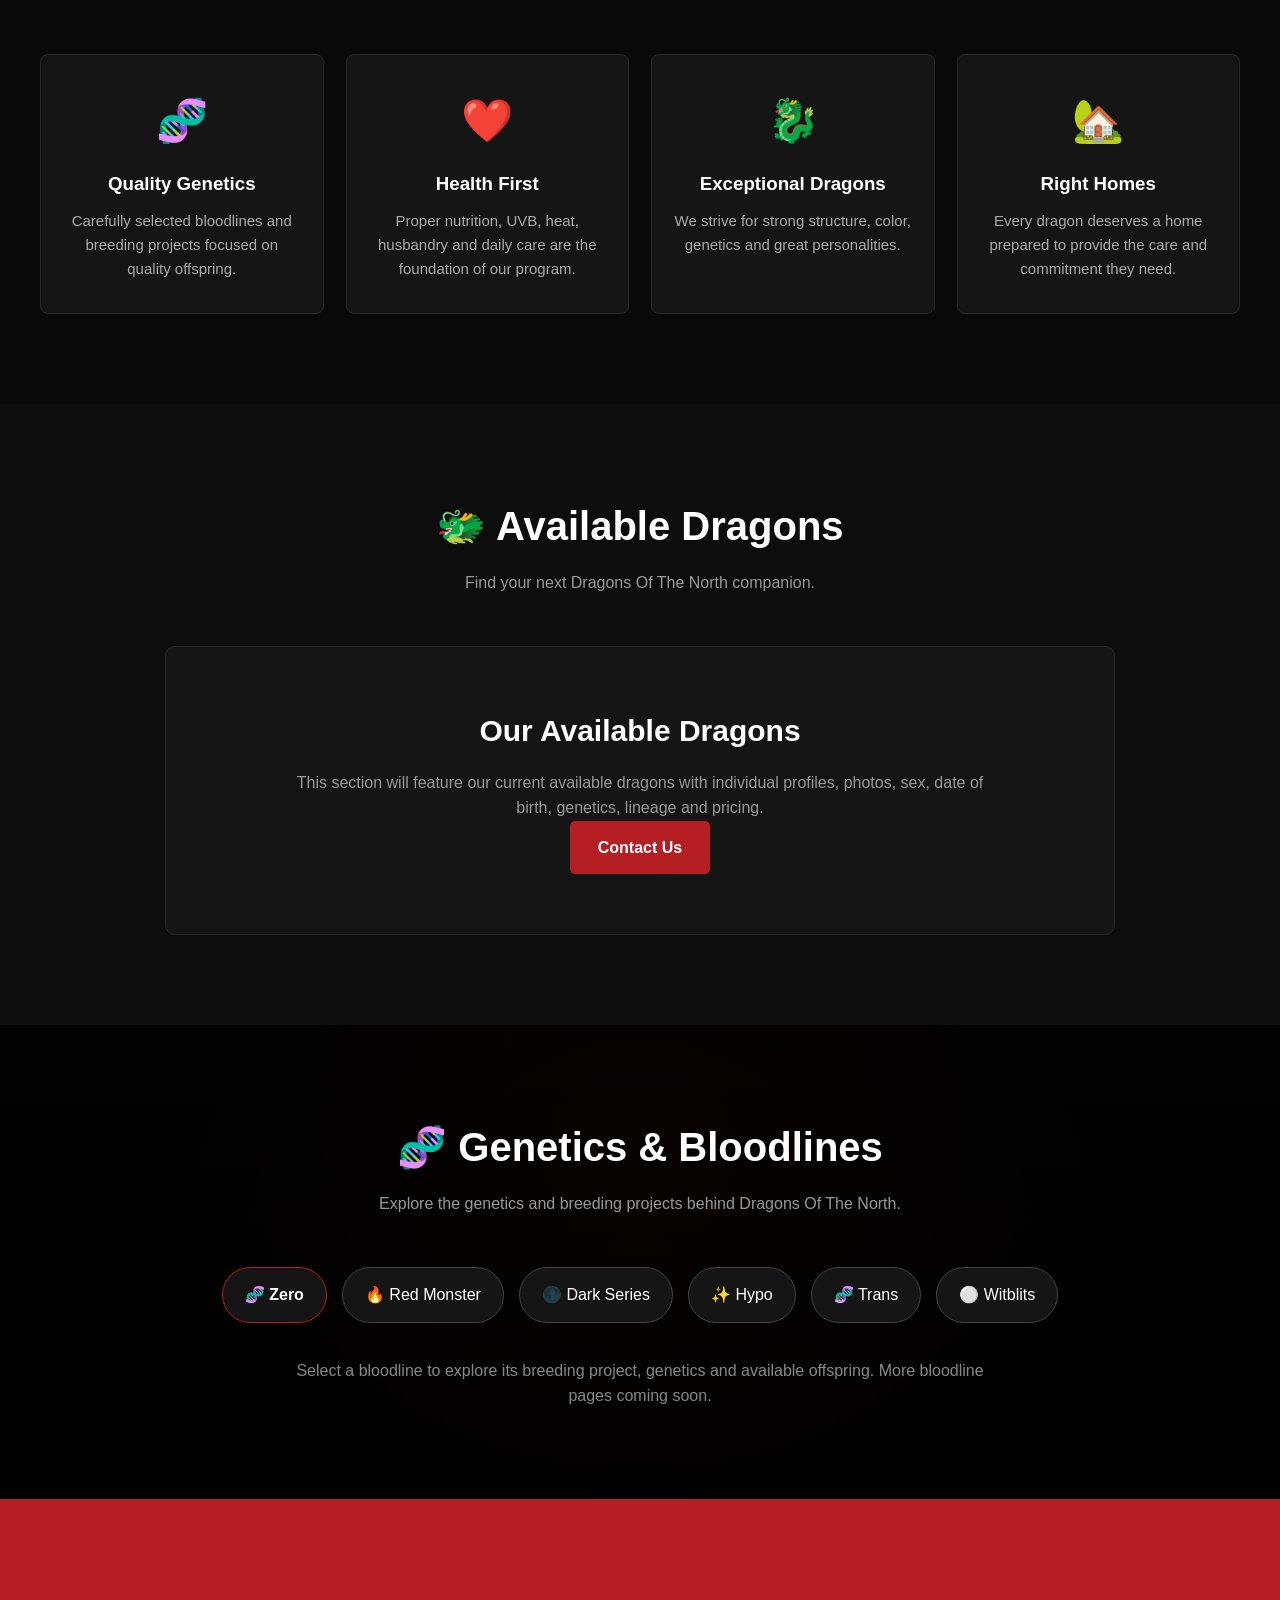
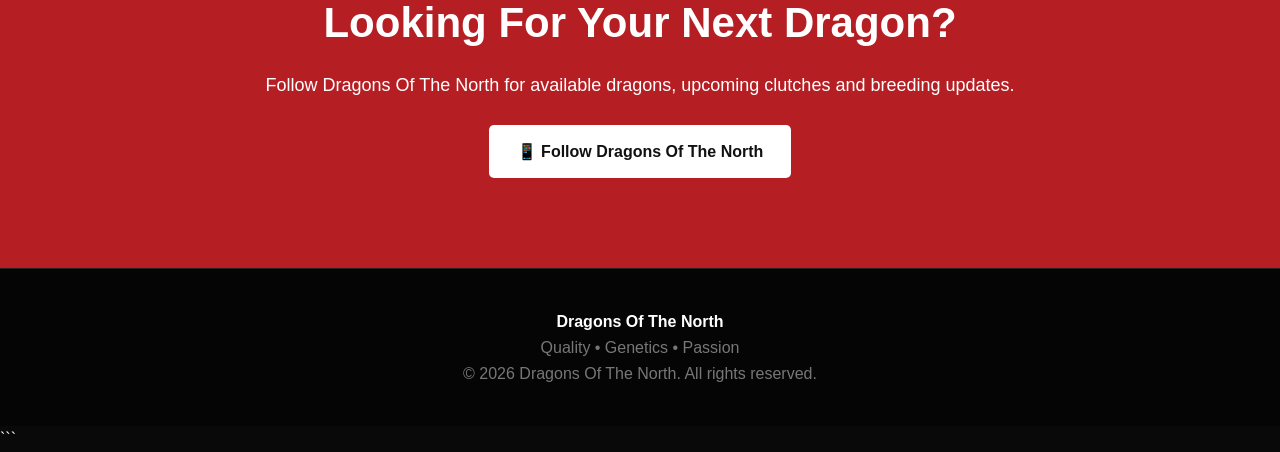
==== commit 92edbb20: "Update index.html" ====
--- a/index.html
+++ b/index.html
@@ -1,15 +1,22 @@
 ```html
 <!DOCTYPE html>
 <html lang="en">
+
 <head>
+
     <meta charset="UTF-8">
+
     <meta name="viewport" content="width=device-width, initial-scale=1.0">
 
     <title>Dragons Of The North | Bearded Dragon Breeder</title>
 
-    <meta name="description" content="Dragons Of The North — quality bearded dragons, genetics, bloodlines and responsible breeding in Minnesota.">
+    <meta
+        name="description"
+        content="Dragons Of The North — quality bearded dragons, genetics, bloodlines and responsible breeding in Minnesota."
+    >
 
     <style>
+
         * {
             margin: 0;
             padding: 0;
@@ -22,81 +29,113 @@
 
         body {
             font-family: Arial, Helvetica, sans-serif;
-            background: #0b0b0b;
+            background: #090909;
             color: #ffffff;
             line-height: 1.6;
         }
 
-        /* NAVIGATION */
+
+        /* =========================
+           NAVIGATION
+        ========================= */
 
         nav {
             position: fixed;
             top: 0;
             width: 100%;
             z-index: 1000;
-            background: rgba(0, 0, 0, 0.92);
+            background: rgba(5, 5, 5, 0.96);
             border-bottom: 1px solid #292929;
-            padding: 15px 5%;
+            padding: 16px 5%;
         }
 
         .nav-container {
-            max-width: 1200px;
+            max-width: 1250px;
             margin: auto;
+
             display: flex;
             justify-content: space-between;
             align-items: center;
         }
 
         .logo {
-            font-size: 22px;
-            font-weight: bold;
             color: #ffffff;
             text-decoration: none;
+
+            font-size: 21px;
+            font-weight: bold;
+
+            letter-spacing: 1px;
         }
 
         .logo span {
-            color: #b51f24;
+            color: #c92329;
         }
 
         nav ul {
+            list-style: none;
+
             display: flex;
-            list-style: none;
-            gap: 25px;
-        }
-
-        nav a {
+
+            gap: 24px;
+        }
+
+        nav ul li a {
             color: #ffffff;
             text-decoration: none;
+
             font-size: 14px;
-            transition: 0.3s;
-        }
-
-        nav a:hover {
+
+            transition: .3s;
+        }
+
+        nav ul li a:hover {
             color: #d62b31;
         }
 
-        /* HERO */
+
+        /* =========================
+           HERO
+        ========================= */
 
         .hero {
+
             min-height: 100vh;
+
             display: flex;
             align-items: center;
             justify-content: center;
+
             text-align: center;
-            padding: 120px 20px 80px;
+
+            padding: 140px 20px 90px;
+
             background:
-                linear-gradient(rgba(0,0,0,.72), rgba(0,0,0,.85)),
-                radial-gradient(circle at center, #3b1113 0%, #0b0b0b 65%);
+                linear-gradient(
+                    rgba(0,0,0,.78),
+                    rgba(0,0,0,.92)
+                ),
+                radial-gradient(
+                    circle at center,
+                    #421316 0%,
+                    #090909 70%
+                );
         }
 
         .hero-content {
-            max-width: 900px;
+            max-width: 950px;
         }
 
         .hero h1 {
+
             font-size: clamp(45px, 8vw, 90px);
-            letter-spacing: 3px;
-            margin-bottom: 15px;
+
+            letter-spacing: 4px;
+
+            line-height: 1.1;
+
+            margin-bottom: 25px;
+
             text-transform: uppercase;
         }
 
@@ -105,398 +144,549 @@
         }
 
         .hero p {
-            font-size: 21px;
-            color: #dddddd;
-            max-width: 700px;
-            margin: 0 auto 35px;
+
+            max-width: 750px;
+
+            margin: auto;
+
+            color: #d0d0d0;
+
+            font-size: 20px;
         }
 
         .buttons {
+
+            margin-top: 35px;
+
             display: flex;
+
             justify-content: center;
+
             gap: 15px;
+
             flex-wrap: wrap;
         }
 
         .button {
+
             display: inline-block;
+
             padding: 14px 28px;
+
             border-radius: 5px;
+
             text-decoration: none;
+
             font-weight: bold;
+
             transition: .3s;
         }
 
         .button-primary {
+
             background: #b51f24;
-            color: white;
+
+            color: #ffffff;
         }
 
         .button-primary:hover {
+
             background: #d62b31;
+
             transform: translateY(-2px);
         }
 
         .button-secondary {
-            border: 1px solid #777;
-            color: white;
+
+            border: 1px solid #777777;
+
+            color: #ffffff;
         }
 
         .button-secondary:hover {
+
             border-color: #c92329;
+
             color: #c92329;
         }
 
-        /* GENERAL SECTIONS */
+
+        /* =========================
+           GENERAL
+        ========================= */
 
         section {
             padding: 90px 20px;
         }
 
         .container {
+
             max-width: 1200px;
+
             margin: auto;
         }
 
         .section-title {
+
             text-align: center;
+
             margin-bottom: 50px;
         }
 
         .section-title h2 {
-            font-size: 38px;
+
+            font-size: 40px;
+
+            margin-bottom: 12px;
+        }
+
+        .section-title p {
+
+            max-width: 750px;
+
+            margin: auto;
+
+            color: #999999;
+        }
+
+
+        /* =========================
+           STORY
+        ========================= */
+
+        .story {
+
+            background: #111111;
+        }
+
+        .story-content {
+
+            max-width: 850px;
+
+            margin: auto;
+
+            text-align: center;
+        }
+
+        .story-content p {
+
+            color: #cccccc;
+
+            font-size: 18px;
+
+            margin-bottom: 20px;
+        }
+
+
+        /* =========================
+           FOCUS CARDS
+        ========================= */
+
+        .cards {
+
+            display: grid;
+
+            grid-template-columns:
+                repeat(4, 1fr);
+
+            gap: 22px;
+        }
+
+        .card {
+
+            background: #151515;
+
+            border: 1px solid #292929;
+
+            padding: 32px 22px;
+
+            border-radius: 8px;
+
+            text-align: center;
+
+            transition: .3s;
+        }
+
+        .card:hover {
+
+            transform: translateY(-5px);
+
+            border-color: #b51f24;
+        }
+
+        .card-icon {
+
+            font-size: 42px;
+
+            margin-bottom: 15px;
+        }
+
+        .card h3 {
+
             margin-bottom: 10px;
         }
 
-        .section-title p {
-            color: #aaa;
+        .card p {
+
+            color: #aaaaaa;
+
+            font-size: 15px;
+        }
+
+
+        /* =========================
+           AVAILABLE DRAGONS
+        ========================= */
+
+        .available {
+
+            background: #0d0d0d;
+        }
+
+        .available-box {
+
+            max-width: 950px;
+
+            margin: auto;
+
+            background: #151515;
+
+            border: 1px solid #292929;
+
+            border-radius: 10px;
+
+            padding: 60px 30px;
+
+            text-align: center;
+        }
+
+        .available-box h3 {
+
+            font-size: 30px;
+
+            margin-bottom: 15px;
+        }
+
+        .available-box p {
+
             max-width: 700px;
+
             margin: auto;
-        }
-
-        /* STORY */
-
-        .story {
-            background: #111111;
-        }
-
-        .story-content {
-            max-width: 850px;
+
+            color: #999999;
+        }
+
+
+        /* =========================
+           GENETICS
+        ========================= */
+
+        .genetics {
+
+            background:
+                linear-gradient(
+                    rgba(0,0,0,.82),
+                    rgba(0,0,0,.94)
+                ),
+                radial-gradient(
+                    circle at center,
+                    #391113,
+                    #090909 70%
+                );
+        }
+
+        .genetics-list {
+
+            display: flex;
+
+            justify-content: center;
+
+            flex-wrap: wrap;
+
+            gap: 15px;
+
+            margin-bottom: 35px;
+        }
+
+        .genetics-list span,
+        .genetics-list a {
+
+            padding: 14px 22px;
+
+            border-radius: 30px;
+
+            background: #151515;
+
+            border: 1px solid #444444;
+
+            color: #ffffff;
+
+            text-decoration: none;
+
+            transition: .3s;
+        }
+
+        .genetics-list a {
+
+            border-color: #b51f24;
+
+            font-weight: bold;
+        }
+
+        .genetics-list a:hover {
+
+            background: #b51f24;
+
+            transform: translateY(-2px);
+        }
+
+        .genetics-list span:hover {
+
+            border-color: #777777;
+        }
+
+
+        /* =========================
+           BLOODLINE MESSAGE
+        ========================= */
+
+        .bloodline-message {
+
+            text-align: center;
+
+            color: #888888;
+
+            max-width: 700px;
+
             margin: auto;
+        }
+
+
+        /* =========================
+           FACEBOOK CTA
+        ========================= */
+
+        .cta {
+
+            background: #b51f24;
+
             text-align: center;
         }
 
-        .story-content p {
-            color: #cccccc;
+        .cta h2 {
+
+            font-size: 42px;
+
+            margin-bottom: 15px;
+        }
+
+        .cta p {
+
             font-size: 18px;
-            margin-bottom: 20px;
-        }
-
-        /* FOCUS CARDS */
-
-        .cards {
-            display: grid;
-            grid-template-columns: repeat(4, 1fr);
-            gap: 20px;
-        }
-
-        .card {
-            background: #151515;
-            border: 1px solid #292929;
-            padding: 30px 22px;
-            border-radius: 8px;
+
+            margin-bottom: 25px;
+        }
+
+        .cta .button {
+
+            background: #ffffff;
+
+            color: #111111;
+        }
+
+        .cta .button:hover {
+
+            background: #eeeeee;
+
+            transform: translateY(-2px);
+        }
+
+
+        /* =========================
+           FOOTER
+        ========================= */
+
+        footer {
+
+            background: #050505;
+
+            border-top: 1px solid #222222;
+
             text-align: center;
-            transition: .3s;
-        }
-
-        .card:hover {
-            transform: translateY(-5px);
-            border-color: #b51f24;
-        }
-
-        .card-icon {
-            font-size: 40px;
-            margin-bottom: 15px;
-        }
-
-        .card h3 {
-            margin-bottom: 10px;
-        }
-
-        .card p {
-            color: #aaa;
-            font-size: 15px;
-        }
-
-        /* GENETICS */
-
-        .genetics {
-            background:
-                linear-gradient(rgba(0,0,0,.8), rgba(0,0,0,.9)),
-                radial-gradient(circle at center, #351012, #0b0b0b 70%);
-            text-align: center;
-        }
-
-        .genetics-list {
-            display: flex;
-            justify-content: center;
-            flex-wrap: wrap;
-            gap: 12px;
-            margin: 30px 0;
-        }
-
-        .genetics-list span {
-            border: 1px solid #444;
-            padding: 12px 20px;
-            border-radius: 30px;
-            background: #151515;
-        }
-
-        /* FEATURED */
-
-        .featured {
-            background: #0b0b0b;
-        }
-
-        .featured-box {
-            border: 1px solid #292929;
-            background: #121212;
-            padding: 50px;
-            text-align: center;
-            border-radius: 10px;
-        }
-
-        .featured-box p {
-            color: #aaa;
-            margin-bottom: 25px;
-        }
-
-        /* CTA */
-
-        .cta {
-            background: #b51f24;
-            text-align: center;
-        }
-
-        .cta h2 {
-            font-size: 42px;
-            margin-bottom: 15px;
-        }
-
-        .cta p {
-            font-size: 18px;
-            margin-bottom: 25px;
-        }
-
-        .cta .button {
-            background: #ffffff;
-            color: #111111;
-        }
-
-        /* FOOTER */
-
-        footer {
-            background: #050505;
-            text-align: center;
-            padding: 35px 20px;
-            color: #888;
+
+            padding: 40px 20px;
+
+            color: #777777;
         }
 
         footer strong {
+
             color: #ffffff;
         }
 
-        /* MOBILE */
-
-        @media (max-width: 900px) {
+
+        /* =========================
+           MOBILE
+        ========================= */
+
+        @media (max-width: 950px) {
+
             .cards {
-                grid-template-columns: repeat(2, 1fr);
+
+                grid-template-columns:
+                    repeat(2, 1fr);
             }
 
             nav ul {
+
+                gap: 14px;
+            }
+        }
+
+
+        @media (max-width: 700px) {
+
+            nav {
+
+                position: relative;
+            }
+
+            .nav-container {
+
+                flex-direction: column;
+
+                gap: 15px;
+            }
+
+            nav ul {
+
+                justify-content: center;
+
+                flex-wrap: wrap;
+
                 gap: 12px;
             }
-        }
-
-        @media (max-width: 650px) {
-            nav {
-                position: relative;
+
+            .hero {
+
+                min-height: 85vh;
+
+                padding-top: 80px;
             }
 
-            .nav-container {
-                flex-direction: column;
-                gap: 12px;
-            }
-
-            nav ul {
-                flex-wrap: wrap;
-                justify-content: center;
-            }
-
-            .hero {
-                min-height: 85vh;
-            }
-
             .hero p {
+
                 font-size: 17px;
             }
 
             .cards {
+
                 grid-template-columns: 1fr;
             }
 
             section {
+
                 padding: 65px 18px;
             }
 
-            .featured-box {
-                padding: 30px 20px;
+            .section-title h2 {
+
+                font-size: 32px;
             }
-        }
+
+            .available-box {
+
+                padding: 40px 20px;
+            }
+        }
+
     </style>
+
 </head>
 
+
 <body>
 
-<!-- NAVIGATION -->
+
+<!-- =========================
+     NAVIGATION
+========================= -->
 
 <nav>
+
     <div class="nav-container">
 
-        <a href="#" class="logo">
+        <a href="index.html" class="logo">
             DRAGONS <span>OF THE NORTH</span>
         </a>
 
         <ul>
-            <li><a href="#home">Home</a></li>
-            <li><a href="#dragons">Available Dragons</a></li>
-           ```html
-<!-- ZERO BLOODLINE -->
-
-<section class="genetics" id="genetics">
-
-    <div class="container">
-
-        <div class="section-title">
-
-            <h2>🧬 Our Zero Bloodline</h2>
-
-            <p>
-                Our Zero project begins with carefully selected genetics
-                and a focus on producing healthy, quality dragons.
-            </p>
-
-        </div>
-
-
-        <div style="
-            display: grid;
-            grid-template-columns: repeat(2, 1fr);
-            gap: 30px;
-            max-width: 900px;
-            margin: 0 auto 40px;
-        ">
-
-            <!-- MIKEY -->
-
-            <div class="card">
-
-                <img
-                    src="Mikey.jpg"
-                    alt="Mikey - Zero Bloodline Parent"
-                    style="
-                        width: 100%;
-                        height: 400px;
-                        object-fit: cover;
-                        border-radius: 6px;
-                        margin-bottom: 20px;
-                    "
-                >
-
-                <h3>🐉 Mikey</h3>
-
-                <p>
-                    <strong>Zero Bloodline Parent</strong>
-                </p>
-
-            </div>
-
-
-            <!-- MINNIE -->
-
-            <div class="card">
-
-                <img
-                    src="Minnie.jpg"
-                    alt="Minnie - Zero Bloodline Parent"
-                    style="
-                        width: 100%;
-                        height: 400px;
-                        object-fit: cover;
-                        border-radius: 6px;
-                        margin-bottom: 20px;
-                    "
-                >
-
-                <h3>🐉 Minnie</h3>
-
-                <p>
-                    <strong>Zero Bloodline Parent</strong>
-                </p>
-
-            </div>
-
-        </div>
-
-
-        <div class="genetics-list">
-
-            <span>Zero</span>
-            <span>Red Monster</span>
-            <span>Hypo</span>
-            <span>Trans</span>
-            <span>Witblits</span>
-            <span>Dark Series</span>
-
-        </div>
+
+            <li>
+                <a href="#home">Home</a>
+            </li>
+
+            <li>
+                <a href="#dragons">Available Dragons</a>
+            </li>
+
+            <li>
+                <a href="#genetics">Genetics</a>
+            </li>
+
+            <li>
+                <a href="#story">Our Story</a>
+            </li>
+
+            <li>
+                <a href="#contact">Contact</a>
+            </li>
+
+        </ul>
 
     </div>
 
-</section>
-```
-
-            <li><a href="#story">Our Story</a></li>
-            <li><a href="#contact">Contact</a></li>
-        </ul>
-
-    </div>
 </nav>
 
 
-<!-- HERO -->
+<!-- =========================
+     HERO
+========================= -->
 
 <section class="hero" id="home">
 
     <div class="hero-content">
 
         <h1>
-            DRAGONS <span>OF THE NORTH</span>
+            DRAGONS
+            <span>OF THE NORTH</span>
         </h1>
 
         <p>
-            Quality bearded dragons. Strong genetics. Responsible breeding.
-            Raising exceptional dragons with health, structure, personality
-            and genetics in mind.
+
+            Quality bearded dragons.
+            Strong genetics.
+            Responsible breeding.
+
+            Raising healthy, quality dragons with
+            genetics, structure and personality in mind.
+
         </p>
 
         <div class="buttons">
 
-            <a href="#dragons" class="button button-primary">
+            <a
+                href="#dragons"
+                class="button button-primary"
+            >
                 🐉 View Available Dragons
             </a>
 
-            <a href="#genetics" class="button button-secondary">
-                🧬 Explore Our Genetics
+            <a
+                href="#genetics"
+                class="button button-secondary"
+            >
+                🧬 Explore Genetics
             </a>
 
         </div>
@@ -506,29 +696,43 @@
 </section>
 
 
-<!-- OUR STORY -->
+<!-- =========================
+     OUR STORY
+========================= -->
 
 <section class="story" id="story">
 
     <div class="container">
 
         <div class="section-title">
+
             <h2>Our Story</h2>
-            <p>From one dragon to a growing passion.</p>
+
+            <p>
+                From one dragon to a growing passion.
+            </p>
+
         </div>
 
+
         <div class="story-content">
 
             <p>
-                Dragons Of The North started with a simple love for bearded
-                dragons and grew into a passion for responsible breeding,
-                genetics and producing healthy, quality animals.
+
+                Dragons Of The North started with a simple
+                love for bearded dragons and grew into a passion
+                for genetics, responsible breeding and producing
+                healthy, quality animals.
+
             </p>
 
             <p>
-                Our goal is more than producing beautiful dragons. We focus
-                on proper care, thoughtful pairings and giving every dragon
-                the best possible start before finding the right home.
+
+                Our goal is more than producing beautiful dragons.
+                We focus on proper care, thoughtful pairings and
+                giving every dragon the best possible start before
+                finding the right home.
+
             </p>
 
         </div>
@@ -538,7 +742,9 @@
 </section>
 
 
-<!-- WHAT WE FOCUS ON -->
+<!-- =========================
+     WHAT WE FOCUS ON
+========================= -->
 
 <section>
 
@@ -549,8 +755,7 @@
             <h2>What We Focus On</h2>
 
             <p>
-                Our breeding program is built around health, quality,
-                genetics and responsible placement.
+                Health, genetics, quality and responsible breeding.
             </p>
 
         </div>
@@ -558,15 +763,21 @@
 
         <div class="cards">
 
+
             <div class="card">
 
-                <div class="card-icon">🧬</div>
-
-                <h3>Quality Genetics</h3>
+                <div class="card-icon">
+                    🧬
+                </div>
+
+                <h3>
+                    Quality Genetics
+                </h3>
 
                 <p>
-                    Carefully selected bloodlines and breeding projects
-                    focused on producing quality offspring.
+                    Carefully selected bloodlines and
+                    breeding projects focused on quality
+                    offspring.
                 </p>
 
             </div>
@@ -574,13 +785,18 @@
 
             <div class="card">
 
-                <div class="card-icon">❤️</div>
-
-                <h3>Health First</h3>
+                <div class="card-icon">
+                    ❤️
+                </div>
+
+                <h3>
+                    Health First
+                </h3>
 
                 <p>
-                    Proper nutrition, UVB, heat, husbandry and daily care
-                    are the foundation of our program.
+                    Proper nutrition, UVB, heat,
+                    husbandry and daily care are the
+                    foundation of our program.
                 </p>
 
             </div>
@@ -588,13 +804,18 @@
 
             <div class="card">
 
-                <div class="card-icon">🐉</div>
-
-                <h3>Exceptional Dragons</h3>
+                <div class="card-icon">
+                    🐉
+                </div>
+
+                <h3>
+                    Exceptional Dragons
+                </h3>
 
                 <p>
-                    We strive for strong structure, color, genetics and
-                    great personalities.
+                    We strive for strong structure,
+                    color, genetics and great
+                    personalities.
                 </p>
 
             </div>
@@ -602,17 +823,23 @@
 
             <div class="card">
 
-                <div class="card-icon">🏡</div>
-
-                <h3>Right Homes</h3>
+                <div class="card-icon">
+                    🏡
+                </div>
+
+                <h3>
+                    Right Homes
+                </h3>
 
                 <p>
-                    Every dragon deserves a home prepared to provide the
-                    care and commitment they need.
+                    Every dragon deserves a home
+                    prepared to provide the care and
+                    commitment they need.
                 </p>
 
             </div>
 
+
         </div>
 
     </div>
@@ -620,34 +847,50 @@
 </section>
 
 
-<!-- AVAILABLE DRAGONS -->
-
-<section class="featured" id="dragons">
+<!-- =========================
+     AVAILABLE DRAGONS
+========================= -->
+
+<section
+    class="available"
+    id="dragons"
+>
 
     <div class="container">
 
         <div class="section-title">
 
-            <h2>🐲 Available Dragons</h2>
+            <h2>
+                🐲 Available Dragons
+            </h2>
 
             <p>
-                Our current dragons will be featured here as they become
-                available.
+                Find your next Dragons Of The North companion.
             </p>
 
         </div>
 
 
-        <div class="featured-box">
-
-            <h3>Our next available dragons are coming soon.</h3>
+        <div class="available-box">
+
+            <h3>
+                Our Available Dragons
+            </h3>
 
             <p>
-                Check back for current babies, genetics, photos,
-                pricing and individual dragon profiles.
+
+                This section will feature our current
+                available dragons with individual profiles,
+                photos, sex, date of birth, genetics,
+                lineage and pricing.
+
             </p>
 
-            <a href="#contact" class="button button-primary">
+
+            <a
+                href="#contact"
+                class="button button-primary"
+            >
                 Contact Us
             </a>
 
@@ -658,19 +901,28 @@
 </section>
 
 
-<!-- GENETICS -->
-
-<section class="genetics" id="genetics">
+<!-- =========================
+     GENETICS & BLOODLINES
+========================= -->
+
+<section
+    class="genetics"
+    id="genetics"
+>
 
     <div class="container">
 
         <div class="section-title">
 
-            <h2>🧬 Genetics & Bloodlines</h2>
+            <h2>
+                🧬 Genetics & Bloodlines
+            </h2>
 
             <p>
-                Explore the genetics and breeding projects behind
-                Dragons Of The North.
+
+                Explore the genetics and breeding projects
+                behind Dragons Of The North.
+
             </p>
 
         </div>
@@ -678,18 +930,88 @@
 
         <div class="genetics-list">
 
-            <span>Red Monster</span>
-            <span>Zero</span>
-            <span>Hypo</span>
-            <span>Trans</span>
-            <span>Witblits</span>
-            <span>Dark Series</span>
+
+            <!-- ZERO -->
+
+            <a href="zero.html">
+
+                🧬 Zero
+
+            </a>
+
+
+            <!-- FUTURE BLOODLINE PAGES -->
+
+            <span>
+                🔥 Red Monster
+            </span>
+
+            <span>
+                🌑 Dark Series
+            </span>
+
+            <span>
+                ✨ Hypo
+            </span>
+
+            <span>
+                🧬 Trans
+            </span>
+
+            <span>
+                ⚪ Witblits
+            </span>
+
 
         </div>
 
 
-        <a href="#contact" class="button button-secondary">
-            Learn More
+        <p class="bloodline-message">
+
+            Select a bloodline to explore its breeding
+            project, genetics and available offspring.
+
+            More bloodline pages coming soon.
+
+        </p>
+
+    </div>
+
+</section>
+
+
+<!-- =========================
+     CONTACT / FACEBOOK
+========================= -->
+
+<section
+    class="cta"
+    id="contact"
+>
+
+    <div class="container">
+
+        <h2>
+            Looking For Your Next Dragon?
+        </h2>
+
+        <p>
+
+            Follow Dragons Of The North for available
+            dragons, upcoming clutches and breeding updates.
+
+        </p>
+
+
+        <a
+            href="https://www.facebook.com/profile.php?id=61579598882265"
+            class="button"
+            target="_blank"
+            rel="noopener"
+        >
+
+            📱 Follow Dragons Of The North
+
         </a>
 
     </div>
@@ -697,34 +1019,18 @@
 </section>
 
 
-<!-- CALL TO ACTION -->
-
-<section class="cta" id="contact">
-
-    <div class="container">
-
-        <h2>Looking For Your Next Dragon?</h2>
-
-        <p>
-            Follow Dragons Of The North for available dragons,
-            upcoming clutches and breeding updates.
-        </p>
-
-        <a href="https://www.facebook.com/profile.php?id=61579598882265" class="button" target="_blank">
-            📱 Follow Us On Facebook
-        </a>
-
-    </div>
-
-</section>
-
-
-<!-- FOOTER -->
+<!-- =========================
+     FOOTER
+========================= -->
 
 <footer>
 
     <p>
-        <strong>Dragons Of The North</strong>
+
+        <strong>
+            Dragons Of The North
+        </strong>
+
     </p>
 
     <p>
@@ -732,11 +1038,14 @@
     </p>
 
     <p>
-        © 2026 Dragons Of The North. All rights reserved.
+        © 2026 Dragons Of The North.
+        All rights reserved.
     </p>
 
 </footer>
 
+
 </body>
+
 </html>
 ```
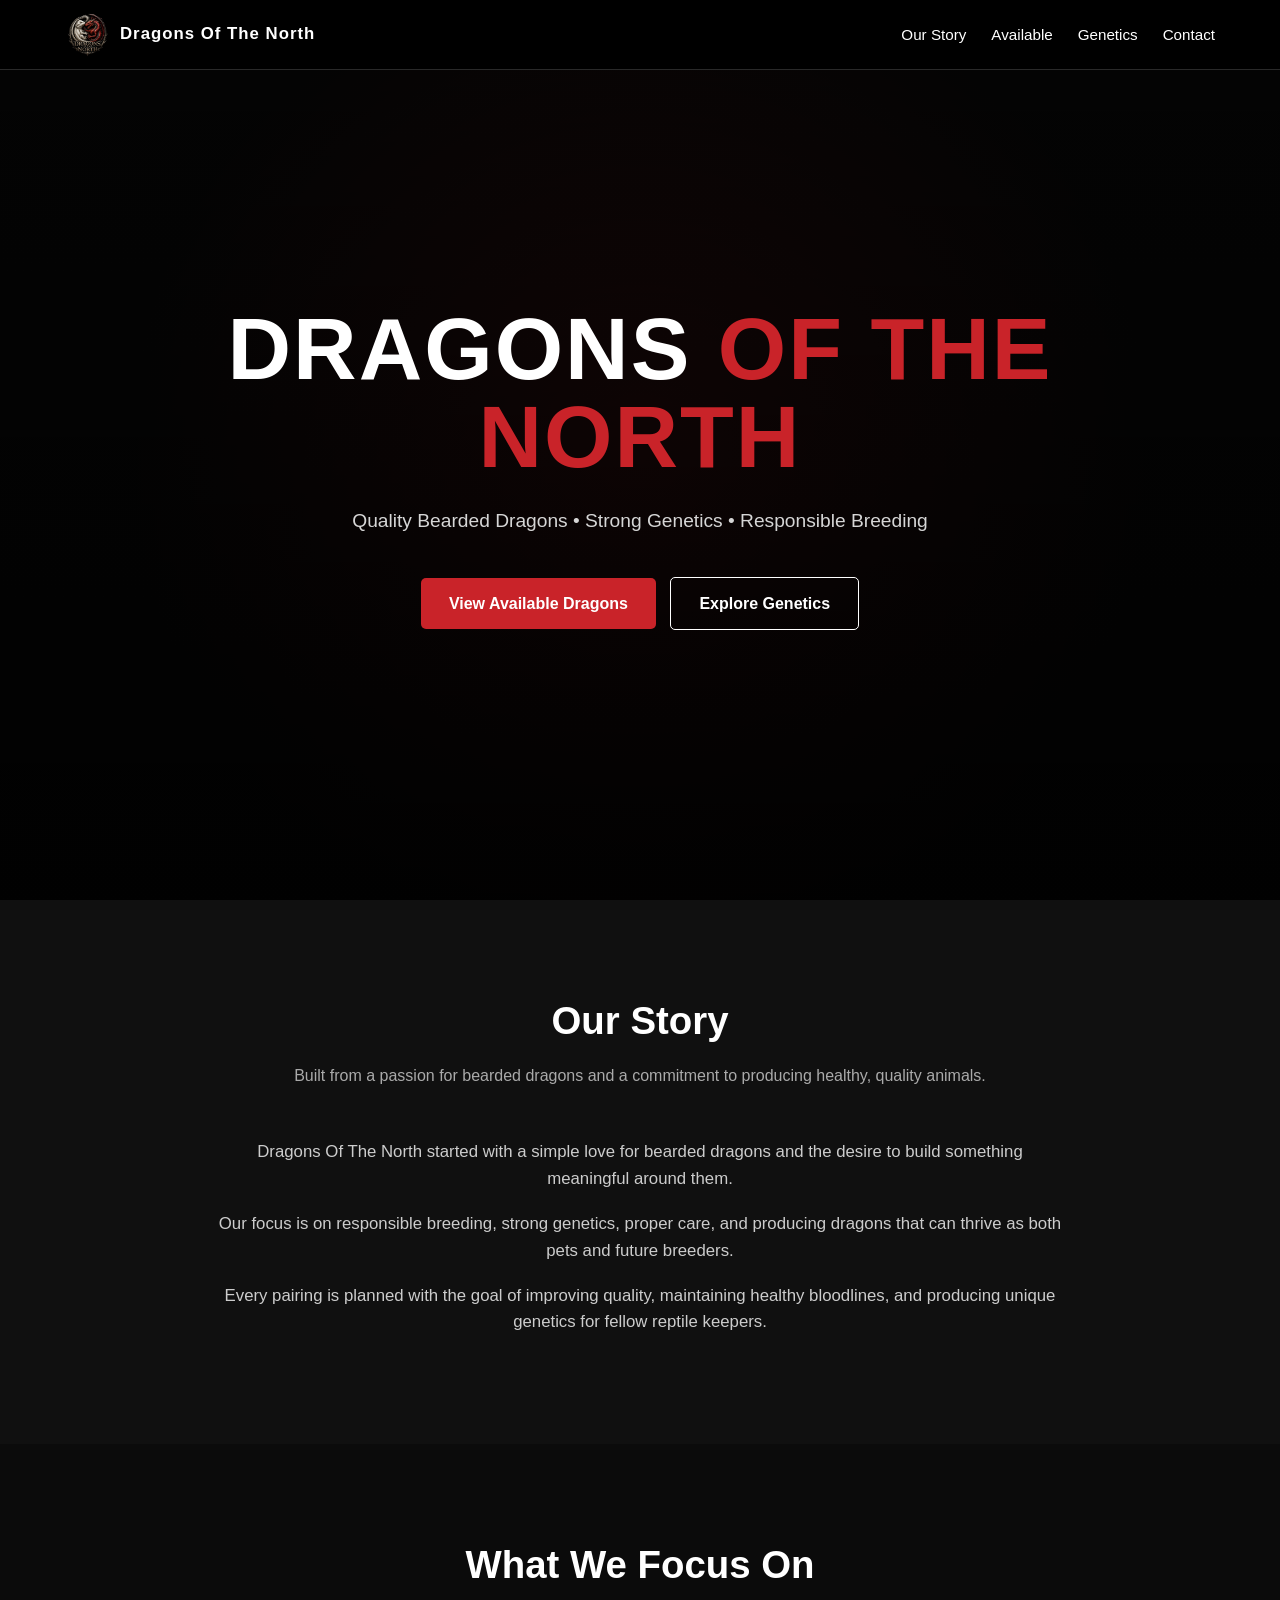
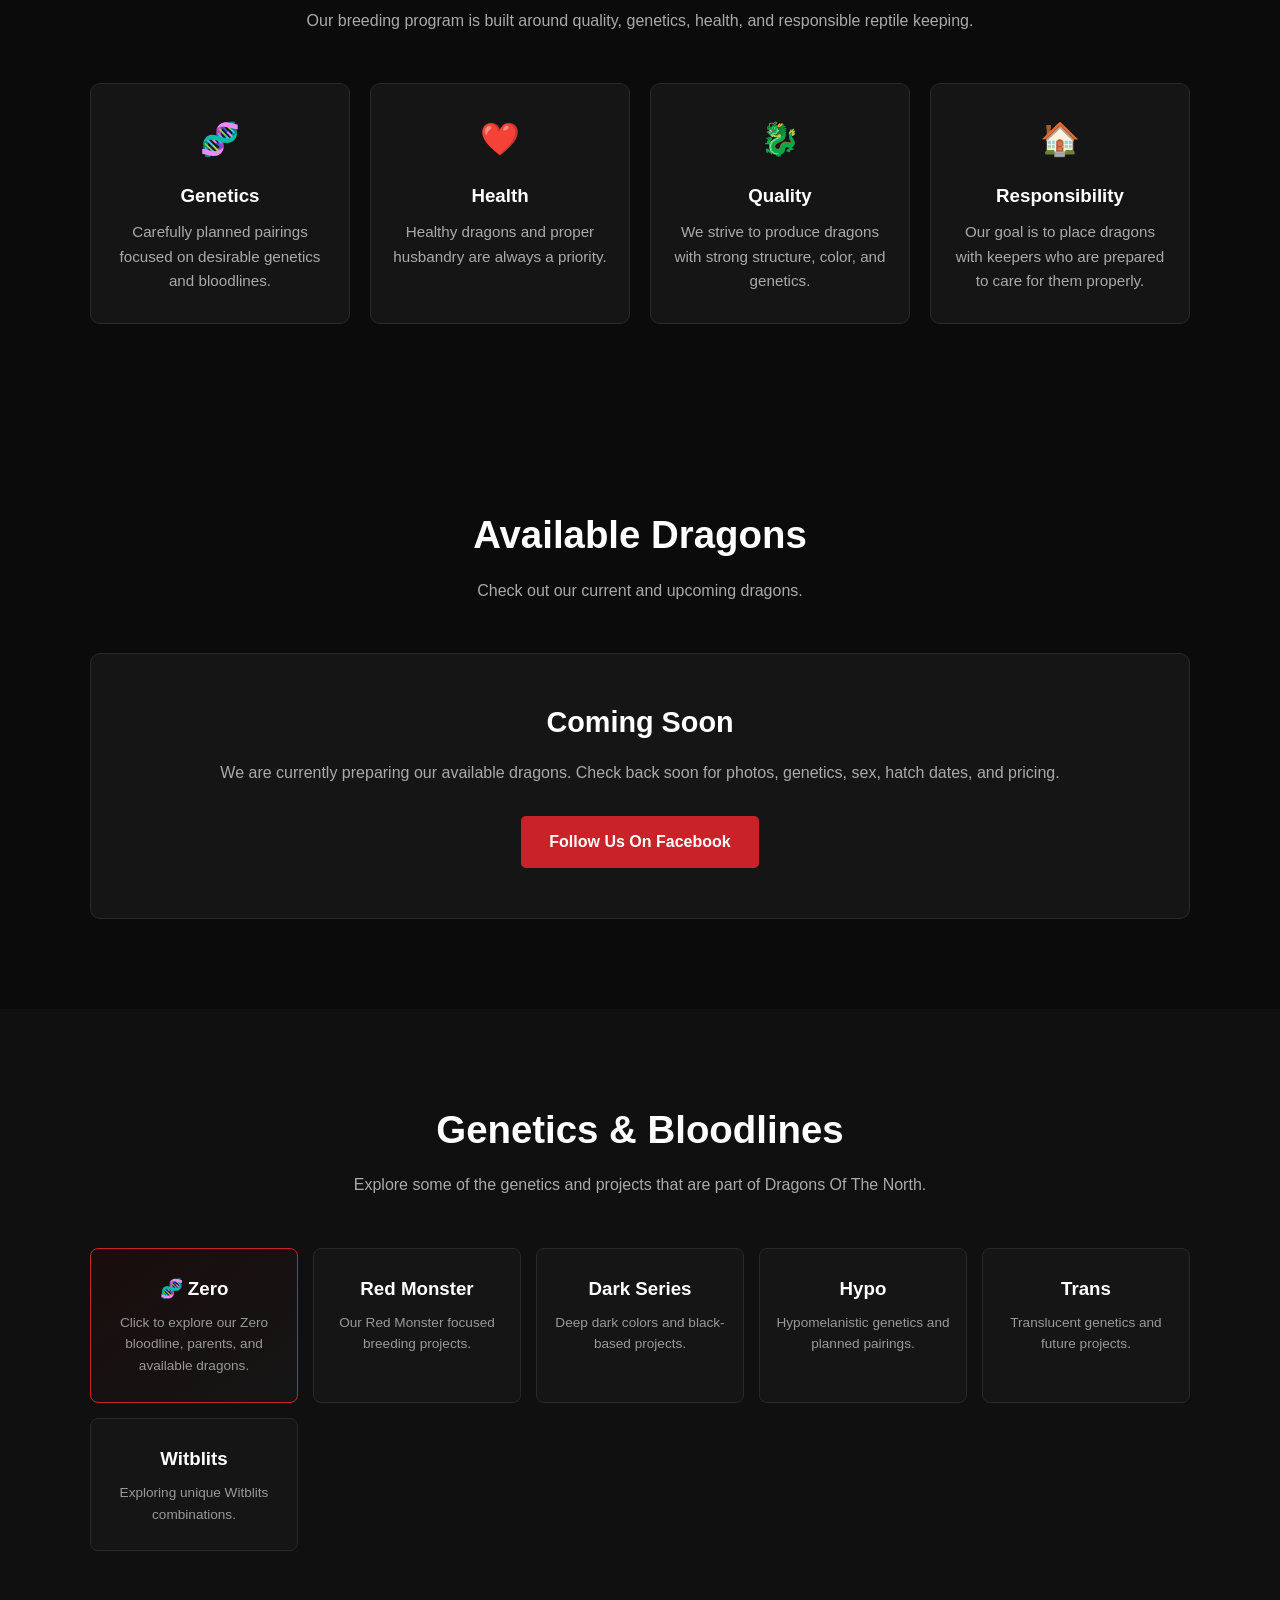
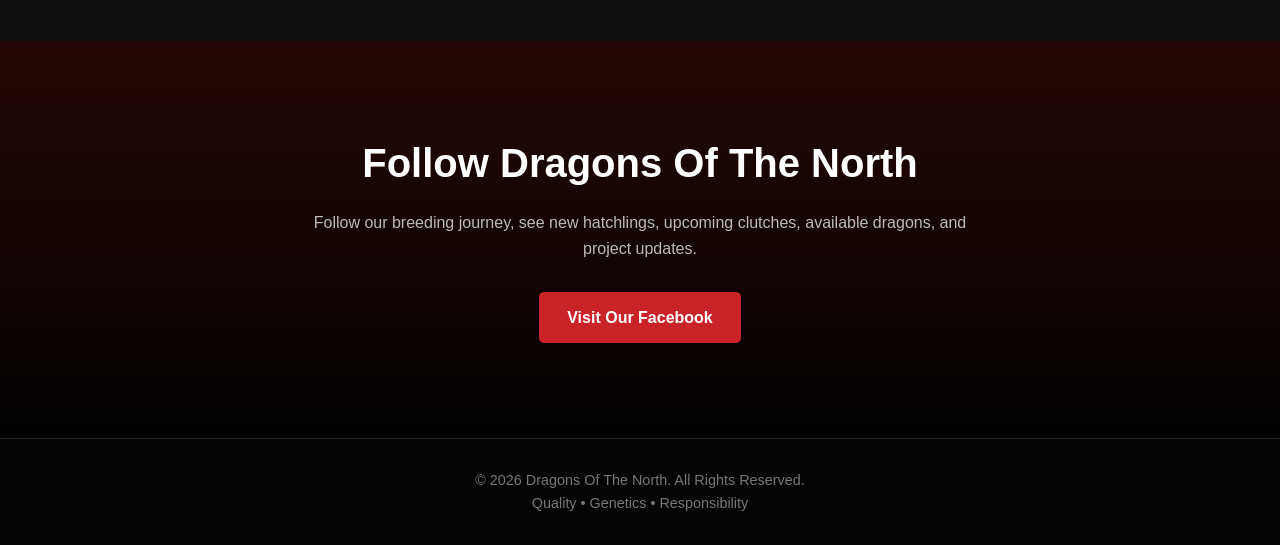
==== commit 19c083e0: "Update index.html" ====
--- a/index.html
+++ b/index.html
@@ -1,22 +1,14 @@
-```html
 <!DOCTYPE html>
 <html lang="en">
-
 <head>
-
     <meta charset="UTF-8">
-
     <meta name="viewport" content="width=device-width, initial-scale=1.0">
 
     <title>Dragons Of The North | Bearded Dragon Breeder</title>
 
-    <meta
-        name="description"
-        content="Dragons Of The North — quality bearded dragons, genetics, bloodlines and responsible breeding in Minnesota."
-    >
+    <meta name="description" content="Dragons Of The North - Quality bearded dragons, genetics, bloodlines, and responsible breeding.">
 
     <style>
-
         * {
             margin: 0;
             padding: 0;
@@ -29,11 +21,10 @@
 
         body {
             font-family: Arial, Helvetica, sans-serif;
-            background: #090909;
+            background: #0b0b0b;
             color: #ffffff;
             line-height: 1.6;
         }
-
 
         /* =========================
            NAVIGATION
@@ -42,101 +33,87 @@
         nav {
             position: fixed;
             top: 0;
+            left: 0;
             width: 100%;
+            background: rgba(0, 0, 0, 0.95);
+            border-bottom: 1px solid #292929;
             z-index: 1000;
-            background: rgba(5, 5, 5, 0.96);
-            border-bottom: 1px solid #292929;
-            padding: 16px 5%;
         }
 
         .nav-container {
-            max-width: 1250px;
+            max-width: 1200px;
             margin: auto;
-
+            padding: 12px 25px;
             display: flex;
+            align-items: center;
             justify-content: space-between;
+        }
+
+        .logo {
+            display: flex;
             align-items: center;
-        }
-
-        .logo {
+            gap: 10px;
             color: #ffffff;
             text-decoration: none;
-
-            font-size: 21px;
-            font-weight: bold;
-
+            font-weight: 800;
+            font-size: 1.05rem;
             letter-spacing: 1px;
         }
 
+        .logo img {
+            height: 45px;
+            width: auto;
+            object-fit: contain;
+            border-radius: 4px;
+        }
+
         .logo span {
-            color: #c92329;
-        }
-
-        nav ul {
+            color: #ffffff;
+        }
+
+        .nav-links {
+            display: flex;
+            gap: 25px;
             list-style: none;
-
-            display: flex;
-
-            gap: 24px;
-        }
-
-        nav ul li a {
+        }
+
+        .nav-links a {
             color: #ffffff;
             text-decoration: none;
-
-            font-size: 14px;
-
-            transition: .3s;
-        }
-
-        nav ul li a:hover {
-            color: #d62b31;
-        }
-
+            font-size: 0.95rem;
+            transition: 0.3s;
+        }
+
+        .nav-links a:hover {
+            color: #c92329;
+        }
 
         /* =========================
            HERO
         ========================= */
 
         .hero {
-
             min-height: 100vh;
-
             display: flex;
             align-items: center;
             justify-content: center;
-
             text-align: center;
-
-            padding: 140px 20px 90px;
-
+            padding: 120px 20px 80px;
             background:
-                linear-gradient(
-                    rgba(0,0,0,.78),
-                    rgba(0,0,0,.92)
-                ),
-                radial-gradient(
-                    circle at center,
-                    #421316 0%,
-                    #090909 70%
-                );
+                linear-gradient(rgba(0,0,0,0.65), rgba(0,0,0,0.9)),
+                radial-gradient(circle at center, #3a1111 0%, #0b0b0b 65%);
         }
 
         .hero-content {
-            max-width: 950px;
+            max-width: 850px;
         }
 
         .hero h1 {
-
-            font-size: clamp(45px, 8vw, 90px);
-
-            letter-spacing: 4px;
-
-            line-height: 1.1;
-
+            font-size: clamp(2.8rem, 7vw, 5.5rem);
+            line-height: 1;
             margin-bottom: 25px;
-
-            text-transform: uppercase;
+            font-weight: 900;
+            letter-spacing: 2px;
         }
 
         .hero h1 span {
@@ -144,75 +121,44 @@
         }
 
         .hero p {
-
-            max-width: 750px;
-
-            margin: auto;
-
-            color: #d0d0d0;
-
-            font-size: 20px;
-        }
-
-        .buttons {
-
-            margin-top: 35px;
-
-            display: flex;
-
-            justify-content: center;
-
-            gap: 15px;
-
-            flex-wrap: wrap;
-        }
-
-        .button {
-
+            font-size: 1.2rem;
+            color: #d6d6d6;
+            max-width: 700px;
+            margin: 0 auto 35px;
+        }
+
+        .btn {
             display: inline-block;
-
-            padding: 14px 28px;
-
+            padding: 13px 28px;
             border-radius: 5px;
-
             text-decoration: none;
-
             font-weight: bold;
-
-            transition: .3s;
-        }
-
-        .button-primary {
-
-            background: #b51f24;
-
+            transition: 0.3s;
+            margin: 5px;
+        }
+
+        .btn-red {
+            background: #c92329;
             color: #ffffff;
         }
 
-        .button-primary:hover {
-
-            background: #d62b31;
-
+        .btn-red:hover {
+            background: #ed343a;
             transform: translateY(-2px);
         }
 
-        .button-secondary {
-
-            border: 1px solid #777777;
-
+        .btn-outline {
+            border: 1px solid #ffffff;
             color: #ffffff;
         }
 
-        .button-secondary:hover {
-
-            border-color: #c92329;
-
-            color: #c92329;
-        }
-
-
-        /* =========================
-           GENERAL
+        .btn-outline:hover {
+            background: #ffffff;
+            color: #000000;
+        }
+
+        /* =========================
+           GENERAL SECTIONS
         ========================= */
 
         section {
@@ -220,832 +166,645 @@
         }
 
         .container {
-
-            max-width: 1200px;
-
+            max-width: 1100px;
             margin: auto;
         }
 
         .section-title {
-
             text-align: center;
-
             margin-bottom: 50px;
         }
 
         .section-title h2 {
-
-            font-size: 40px;
-
+            font-size: 2.4rem;
             margin-bottom: 12px;
         }
 
         .section-title p {
-
-            max-width: 750px;
-
+            color: #aaaaaa;
+            max-width: 700px;
             margin: auto;
-
+        }
+
+        /* =========================
+           STORY
+        ========================= */
+
+        .story {
+            background: #101010;
+        }
+
+        .story-content {
+            max-width: 850px;
+            margin: auto;
+            text-align: center;
+        }
+
+        .story-content p {
+            color: #cccccc;
+            margin-bottom: 18px;
+            font-size: 1.05rem;
+        }
+
+        /* =========================
+           FOCUS CARDS
+        ========================= */
+
+        .cards {
+            display: grid;
+            grid-template-columns: repeat(4, 1fr);
+            gap: 20px;
+        }
+
+        .card {
+            background: #151515;
+            border: 1px solid #292929;
+            border-radius: 10px;
+            padding: 30px 20px;
+            text-align: center;
+            transition: 0.3s;
+        }
+
+        .card:hover {
+            transform: translateY(-5px);
+            border-color: #c92329;
+        }
+
+        .card-icon {
+            font-size: 2rem;
+            margin-bottom: 15px;
+        }
+
+        .card h3 {
+            margin-bottom: 10px;
+        }
+
+        .card p {
+            color: #aaaaaa;
+            font-size: 0.95rem;
+        }
+
+        /* =========================
+           AVAILABLE DRAGONS
+        ========================= */
+
+        .available {
+            background: #0b0b0b;
+        }
+
+        .available-box {
+            background: #151515;
+            border: 1px solid #292929;
+            border-radius: 10px;
+            padding: 45px 25px;
+            text-align: center;
+        }
+
+        .available-box h3 {
+            font-size: 1.8rem;
+            margin-bottom: 15px;
+        }
+
+        .available-box p {
+            color: #aaaaaa;
+            margin-bottom: 25px;
+        }
+
+        /* =========================
+           GENETICS
+        ========================= */
+
+        .genetics {
+            background: #101010;
+        }
+
+        .genetics-grid {
+            display: grid;
+            grid-template-columns: repeat(5, 1fr);
+            gap: 15px;
+        }
+
+        .genetic-card {
+            background: #151515;
+            border: 1px solid #292929;
+            border-radius: 8px;
+            padding: 25px 15px;
+            text-align: center;
+            transition: 0.3s;
+        }
+
+        .genetic-card:hover {
+            border-color: #c92329;
+            transform: translateY(-3px);
+        }
+
+        .genetic-card a {
+            color: #ffffff;
+            text-decoration: none;
+            display: block;
+        }
+
+        .genetic-card h3 {
+            margin-bottom: 8px;
+        }
+
+        .genetic-card p {
             color: #999999;
-        }
-
-
-        /* =========================
-           STORY
-        ========================= */
-
-        .story {
-
-            background: #111111;
-        }
-
-        .story-content {
-
-            max-width: 850px;
-
-            margin: auto;
-
+            font-size: 0.85rem;
+        }
+
+        .genetic-card.zero {
+            border-color: #c92329;
+            background: linear-gradient(145deg, #1a0d0d, #151515);
+        }
+
+        /* =========================
+           FACEBOOK CTA
+        ========================= */
+
+        .cta {
             text-align: center;
-        }
-
-        .story-content p {
-
-            color: #cccccc;
-
-            font-size: 18px;
-
-            margin-bottom: 20px;
-        }
-
-
-        /* =========================
-           FOCUS CARDS
-        ========================= */
-
-        .cards {
-
-            display: grid;
-
-            grid-template-columns:
-                repeat(4, 1fr);
-
-            gap: 22px;
-        }
-
-        .card {
-
-            background: #151515;
-
-            border: 1px solid #292929;
-
-            padding: 32px 22px;
-
-            border-radius: 8px;
-
+            background:
+                linear-gradient(rgba(90, 0, 0, 0.35), rgba(0,0,0,0.9)),
+                #0b0b0b;
+        }
+
+        .cta h2 {
+            font-size: 2.5rem;
+            margin-bottom: 15px;
+        }
+
+        .cta p {
+            color: #bbbbbb;
+            max-width: 700px;
+            margin: 0 auto 25px;
+        }
+
+        /* =========================
+           FOOTER
+        ========================= */
+
+        footer {
+            background: #050505;
+            border-top: 1px solid #222222;
+            padding: 30px 20px;
             text-align: center;
-
-            transition: .3s;
-        }
-
-        .card:hover {
-
-            transform: translateY(-5px);
-
-            border-color: #b51f24;
-        }
-
-        .card-icon {
-
-            font-size: 42px;
-
-            margin-bottom: 15px;
-        }
-
-        .card h3 {
-
-            margin-bottom: 10px;
-        }
-
-        .card p {
-
-            color: #aaaaaa;
-
-            font-size: 15px;
-        }
-
-
-        /* =========================
-           AVAILABLE DRAGONS
-        ========================= */
-
-        .available {
-
-            background: #0d0d0d;
-        }
-
-        .available-box {
-
-            max-width: 950px;
-
-            margin: auto;
-
-            background: #151515;
-
-            border: 1px solid #292929;
-
-            border-radius: 10px;
-
-            padding: 60px 30px;
-
-            text-align: center;
-        }
-
-        .available-box h3 {
-
-            font-size: 30px;
-
-            margin-bottom: 15px;
-        }
-
-        .available-box p {
-
-            max-width: 700px;
-
-            margin: auto;
-
-            color: #999999;
-        }
-
-
-        /* =========================
-           GENETICS
-        ========================= */
-
-        .genetics {
-
-            background:
-                linear-gradient(
-                    rgba(0,0,0,.82),
-                    rgba(0,0,0,.94)
-                ),
-                radial-gradient(
-                    circle at center,
-                    #391113,
-                    #090909 70%
-                );
-        }
-
-        .genetics-list {
-
-            display: flex;
-
-            justify-content: center;
-
-            flex-wrap: wrap;
-
-            gap: 15px;
-
-            margin-bottom: 35px;
-        }
-
-        .genetics-list span,
-        .genetics-list a {
-
-            padding: 14px 22px;
-
-            border-radius: 30px;
-
-            background: #151515;
-
-            border: 1px solid #444444;
-
-            color: #ffffff;
-
-            text-decoration: none;
-
-            transition: .3s;
-        }
-
-        .genetics-list a {
-
-            border-color: #b51f24;
-
-            font-weight: bold;
-        }
-
-        .genetics-list a:hover {
-
-            background: #b51f24;
-
-            transform: translateY(-2px);
-        }
-
-        .genetics-list span:hover {
-
-            border-color: #777777;
-        }
-
-
-        /* =========================
-           BLOODLINE MESSAGE
-        ========================= */
-
-        .bloodline-message {
-
-            text-align: center;
-
-            color: #888888;
-
-            max-width: 700px;
-
-            margin: auto;
-        }
-
-
-        /* =========================
-           FACEBOOK CTA
-        ========================= */
-
-        .cta {
-
-            background: #b51f24;
-
-            text-align: center;
-        }
-
-        .cta h2 {
-
-            font-size: 42px;
-
-            margin-bottom: 15px;
-        }
-
-        .cta p {
-
-            font-size: 18px;
-
-            margin-bottom: 25px;
-        }
-
-        .cta .button {
-
-            background: #ffffff;
-
-            color: #111111;
-        }
-
-        .cta .button:hover {
-
-            background: #eeeeee;
-
-            transform: translateY(-2px);
-        }
-
-
-        /* =========================
-           FOOTER
-        ========================= */
-
-        footer {
-
-            background: #050505;
-
-            border-top: 1px solid #222222;
-
-            text-align: center;
-
-            padding: 40px 20px;
-
+        }
+
+        footer p {
             color: #777777;
-        }
-
-        footer strong {
-
-            color: #ffffff;
-        }
-
+            font-size: 0.9rem;
+        }
 
         /* =========================
            MOBILE
         ========================= */
 
-        @media (max-width: 950px) {
+        @media (max-width: 900px) {
 
             .cards {
-
-                grid-template-columns:
-                    repeat(2, 1fr);
-            }
-
-            nav ul {
-
-                gap: 14px;
-            }
-        }
-
-
-        @media (max-width: 700px) {
-
-            nav {
-
-                position: relative;
-            }
+                grid-template-columns: repeat(2, 1fr);
+            }
+
+            .genetics-grid {
+                grid-template-columns: repeat(2, 1fr);
+            }
+
+            .nav-links {
+                gap: 12px;
+            }
+        }
+
+        @media (max-width: 600px) {
 
             .nav-container {
-
-                flex-direction: column;
-
-                gap: 15px;
-            }
-
-            nav ul {
-
-                justify-content: center;
-
-                flex-wrap: wrap;
-
-                gap: 12px;
+                padding: 10px 15px;
+            }
+
+            .logo {
+                font-size: 0.8rem;
+                gap: 7px;
+            }
+
+            .logo img {
+                height: 35px;
+            }
+
+            .nav-links {
+                display: none;
             }
 
             .hero {
-
-                min-height: 85vh;
-
-                padding-top: 80px;
+                padding-top: 100px;
+            }
+
+            .hero h1 {
+                font-size: 3rem;
             }
 
             .hero p {
-
-                font-size: 17px;
+                font-size: 1rem;
+            }
+
+            section {
+                padding: 65px 15px;
             }
 
             .cards {
-
                 grid-template-columns: 1fr;
             }
 
-            section {
-
-                padding: 65px 18px;
+            .genetics-grid {
+                grid-template-columns: 1fr;
             }
 
             .section-title h2 {
-
-                font-size: 32px;
-            }
-
-            .available-box {
-
-                padding: 40px 20px;
-            }
-        }
-
+                font-size: 2rem;
+            }
+        }
     </style>
-
 </head>
 
-
 <body>
 
-
-<!-- =========================
-     NAVIGATION
-========================= -->
-
-<nav>
-
-    <div class="nav-container">
-
-        <a href="index.html" class="logo">
-            DRAGONS <span>OF THE NORTH</span>
-        </a>
-
-        <ul>
-
-            <li>
-                <a href="#home">Home</a>
-            </li>
-
-            <li>
-                <a href="#dragons">Available Dragons</a>
-            </li>
-
-            <li>
-                <a href="#genetics">Genetics</a>
-            </li>
-
-            <li>
-                <a href="#story">Our Story</a>
-            </li>
-
-            <li>
-                <a href="#contact">Contact</a>
-            </li>
-
-        </ul>
-
-    </div>
-
-</nav>
-
-
-<!-- =========================
-     HERO
-========================= -->
-
-<section class="hero" id="home">
-
-    <div class="hero-content">
-
-        <h1>
-            DRAGONS
-            <span>OF THE NORTH</span>
-        </h1>
+    <!-- =========================
+         NAVIGATION
+    ========================= -->
+
+    <nav>
+        <div class="nav-container">
+
+            <a href="index.html" class="logo">
+                <img src="logo.jpg" alt="Dragons Of The North Logo">
+                <span>Dragons Of The North</span>
+            </a>
+
+            <ul class="nav-links">
+                <li><a href="#story">Our Story</a></li>
+                <li><a href="#available">Available</a></li>
+                <li><a href="#genetics">Genetics</a></li>
+                <li><a href="#contact">Contact</a></li>
+            </ul>
+
+        </div>
+    </nav>
+
+
+    <!-- =========================
+         HERO
+    ========================= -->
+
+    <header class="hero">
+
+        <div class="hero-content">
+
+            <h1>
+                DRAGONS <span>OF THE NORTH</span>
+            </h1>
+
+            <p>
+                Quality Bearded Dragons • Strong Genetics • Responsible Breeding
+            </p>
+
+            <a href="#available" class="btn btn-red">
+                View Available Dragons
+            </a>
+
+            <a href="#genetics" class="btn btn-outline">
+                Explore Genetics
+            </a>
+
+        </div>
+
+    </header>
+
+
+    <!-- =========================
+         OUR STORY
+    ========================= -->
+
+    <section class="story" id="story">
+
+        <div class="container">
+
+            <div class="section-title">
+                <h2>Our Story</h2>
+                <p>
+                    Built from a passion for bearded dragons and a commitment
+                    to producing healthy, quality animals.
+                </p>
+            </div>
+
+            <div class="story-content">
+
+                <p>
+                    Dragons Of The North started with a simple love for bearded
+                    dragons and the desire to build something meaningful around
+                    them.
+                </p>
+
+                <p>
+                    Our focus is on responsible breeding, strong genetics,
+                    proper care, and producing dragons that can thrive as both
+                    pets and future breeders.
+                </p>
+
+                <p>
+                    Every pairing is planned with the goal of improving quality,
+                    maintaining healthy bloodlines, and producing unique
+                    genetics for fellow reptile keepers.
+                </p>
+
+            </div>
+
+        </div>
+
+    </section>
+
+
+    <!-- =========================
+         WHAT WE FOCUS ON
+    ========================= -->
+
+    <section>
+
+        <div class="container">
+
+            <div class="section-title">
+
+                <h2>What We Focus On</h2>
+
+                <p>
+                    Our breeding program is built around quality, genetics,
+                    health, and responsible reptile keeping.
+                </p>
+
+            </div>
+
+
+            <div class="cards">
+
+                <div class="card">
+
+                    <div class="card-icon">🧬</div>
+
+                    <h3>Genetics</h3>
+
+                    <p>
+                        Carefully planned pairings focused on desirable
+                        genetics and bloodlines.
+                    </p>
+
+                </div>
+
+
+                <div class="card">
+
+                    <div class="card-icon">❤️</div>
+
+                    <h3>Health</h3>
+
+                    <p>
+                        Healthy dragons and proper husbandry are always a
+                        priority.
+                    </p>
+
+                </div>
+
+
+                <div class="card">
+
+                    <div class="card-icon">🐉</div>
+
+                    <h3>Quality</h3>
+
+                    <p>
+                        We strive to produce dragons with strong structure,
+                        color, and genetics.
+                    </p>
+
+                </div>
+
+
+                <div class="card">
+
+                    <div class="card-icon">🏠</div>
+
+                    <h3>Responsibility</h3>
+
+                    <p>
+                        Our goal is to place dragons with keepers who are
+                        prepared to care for them properly.
+                    </p>
+
+                </div>
+
+            </div>
+
+        </div>
+
+    </section>
+
+
+    <!-- =========================
+         AVAILABLE DRAGONS
+    ========================= -->
+
+    <section class="available" id="available">
+
+        <div class="container">
+
+            <div class="section-title">
+
+                <h2>Available Dragons</h2>
+
+                <p>
+                    Check out our current and upcoming dragons.
+                </p>
+
+            </div>
+
+
+            <div class="available-box">
+
+                <h3>Coming Soon</h3>
+
+                <p>
+                    We are currently preparing our available dragons.
+                    Check back soon for photos, genetics, sex, hatch dates,
+                    and pricing.
+                </p>
+
+                <a
+                    href="https://www.facebook.com/profile.php?id=61579598882265"
+                    target="_blank"
+                    class="btn btn-red"
+                >
+                    Follow Us On Facebook
+                </a>
+
+            </div>
+
+        </div>
+
+    </section>
+
+
+    <!-- =========================
+         GENETICS & BLOODLINES
+    ========================= -->
+
+    <section class="genetics" id="genetics">
+
+        <div class="container">
+
+            <div class="section-title">
+
+                <h2>Genetics & Bloodlines</h2>
+
+                <p>
+                    Explore some of the genetics and projects that are part
+                    of Dragons Of The North.
+                </p>
+
+            </div>
+
+
+            <div class="genetics-grid">
+
+
+                <!-- ZERO -->
+
+                <div class="genetic-card zero">
+
+                    <a href="zero.html">
+
+                        <h3>🧬 Zero</h3>
+
+                        <p>
+                            Click to explore our Zero bloodline,
+                            parents, and available dragons.
+                        </p>
+
+                    </a>
+
+                </div>
+
+
+                <!-- RED MONSTER -->
+
+                <div class="genetic-card">
+
+                    <h3>Red Monster</h3>
+
+                    <p>
+                        Our Red Monster focused breeding projects.
+                    </p>
+
+                </div>
+
+
+                <!-- DARK SERIES -->
+
+                <div class="genetic-card">
+
+                    <h3>Dark Series</h3>
+
+                    <p>
+                        Deep dark colors and black-based projects.
+                    </p>
+
+                </div>
+
+
+                <!-- HYPO -->
+
+                <div class="genetic-card">
+
+                    <h3>Hypo</h3>
+
+                    <p>
+                        Hypomelanistic genetics and planned pairings.
+                    </p>
+
+                </div>
+
+
+                <!-- TRANS -->
+
+                <div class="genetic-card">
+
+                    <h3>Trans</h3>
+
+                    <p>
+                        Translucent genetics and future projects.
+                    </p>
+
+                </div>
+
+
+                <!-- WITBLITS -->
+
+                <div class="genetic-card">
+
+                    <h3>Witblits</h3>
+
+                    <p>
+                        Exploring unique Witblits combinations.
+                    </p>
+
+                </div>
+
+            </div>
+
+        </div>
+
+    </section>
+
+
+    <!-- =========================
+         CONTACT / FACEBOOK
+    ========================= -->
+
+    <section class="cta" id="contact">
+
+        <div class="container">
+
+            <h2>Follow Dragons Of The North</h2>
+
+            <p>
+                Follow our breeding journey, see new hatchlings,
+                upcoming clutches, available dragons, and project updates.
+            </p>
+
+            <a
+                href="https://www.facebook.com/profile.php?id=61579598882265"
+                target="_blank"
+                class="btn btn-red"
+            >
+                Visit Our Facebook
+            </a>
+
+        </div>
+
+    </section>
+
+
+    <!-- =========================
+         FOOTER
+    ========================= -->
+
+    <footer>
 
         <p>
-
-            Quality bearded dragons.
-            Strong genetics.
-            Responsible breeding.
-
-            Raising healthy, quality dragons with
-            genetics, structure and personality in mind.
-
+            © 2026 Dragons Of The North. All Rights Reserved.
         </p>
 
-        <div class="buttons">
-
-            <a
-                href="#dragons"
-                class="button button-primary"
-            >
-                🐉 View Available Dragons
-            </a>
-
-            <a
-                href="#genetics"
-                class="button button-secondary"
-            >
-                🧬 Explore Genetics
-            </a>
-
-        </div>
-
-    </div>
-
-</section>
-
-
-<!-- =========================
-     OUR STORY
-========================= -->
-
-<section class="story" id="story">
-
-    <div class="container">
-
-        <div class="section-title">
-
-            <h2>Our Story</h2>
-
-            <p>
-                From one dragon to a growing passion.
-            </p>
-
-        </div>
-
-
-        <div class="story-content">
-
-            <p>
-
-                Dragons Of The North started with a simple
-                love for bearded dragons and grew into a passion
-                for genetics, responsible breeding and producing
-                healthy, quality animals.
-
-            </p>
-
-            <p>
-
-                Our goal is more than producing beautiful dragons.
-                We focus on proper care, thoughtful pairings and
-                giving every dragon the best possible start before
-                finding the right home.
-
-            </p>
-
-        </div>
-
-    </div>
-
-</section>
-
-
-<!-- =========================
-     WHAT WE FOCUS ON
-========================= -->
-
-<section>
-
-    <div class="container">
-
-        <div class="section-title">
-
-            <h2>What We Focus On</h2>
-
-            <p>
-                Health, genetics, quality and responsible breeding.
-            </p>
-
-        </div>
-
-
-        <div class="cards">
-
-
-            <div class="card">
-
-                <div class="card-icon">
-                    🧬
-                </div>
-
-                <h3>
-                    Quality Genetics
-                </h3>
-
-                <p>
-                    Carefully selected bloodlines and
-                    breeding projects focused on quality
-                    offspring.
-                </p>
-
-            </div>
-
-
-            <div class="card">
-
-                <div class="card-icon">
-                    ❤️
-                </div>
-
-                <h3>
-                    Health First
-                </h3>
-
-                <p>
-                    Proper nutrition, UVB, heat,
-                    husbandry and daily care are the
-                    foundation of our program.
-                </p>
-
-            </div>
-
-
-            <div class="card">
-
-                <div class="card-icon">
-                    🐉
-                </div>
-
-                <h3>
-                    Exceptional Dragons
-                </h3>
-
-                <p>
-                    We strive for strong structure,
-                    color, genetics and great
-                    personalities.
-                </p>
-
-            </div>
-
-
-            <div class="card">
-
-                <div class="card-icon">
-                    🏡
-                </div>
-
-                <h3>
-                    Right Homes
-                </h3>
-
-                <p>
-                    Every dragon deserves a home
-                    prepared to provide the care and
-                    commitment they need.
-                </p>
-
-            </div>
-
-
-        </div>
-
-    </div>
-
-</section>
-
-
-<!-- =========================
-     AVAILABLE DRAGONS
-========================= -->
-
-<section
-    class="available"
-    id="dragons"
->
-
-    <div class="container">
-
-        <div class="section-title">
-
-            <h2>
-                🐲 Available Dragons
-            </h2>
-
-            <p>
-                Find your next Dragons Of The North companion.
-            </p>
-
-        </div>
-
-
-        <div class="available-box">
-
-            <h3>
-                Our Available Dragons
-            </h3>
-
-            <p>
-
-                This section will feature our current
-                available dragons with individual profiles,
-                photos, sex, date of birth, genetics,
-                lineage and pricing.
-
-            </p>
-
-
-            <a
-                href="#contact"
-                class="button button-primary"
-            >
-                Contact Us
-            </a>
-
-        </div>
-
-    </div>
-
-</section>
-
-
-<!-- =========================
-     GENETICS & BLOODLINES
-========================= -->
-
-<section
-    class="genetics"
-    id="genetics"
->
-
-    <div class="container">
-
-        <div class="section-title">
-
-            <h2>
-                🧬 Genetics & Bloodlines
-            </h2>
-
-            <p>
-
-                Explore the genetics and breeding projects
-                behind Dragons Of The North.
-
-            </p>
-
-        </div>
-
-
-        <div class="genetics-list">
-
-
-            <!-- ZERO -->
-
-            <a href="zero.html">
-
-                🧬 Zero
-
-            </a>
-
-
-            <!-- FUTURE BLOODLINE PAGES -->
-
-            <span>
-                🔥 Red Monster
-            </span>
-
-            <span>
-                🌑 Dark Series
-            </span>
-
-            <span>
-                ✨ Hypo
-            </span>
-
-            <span>
-                🧬 Trans
-            </span>
-
-            <span>
-                ⚪ Witblits
-            </span>
-
-
-        </div>
-
-
-        <p class="bloodline-message">
-
-            Select a bloodline to explore its breeding
-            project, genetics and available offspring.
-
-            More bloodline pages coming soon.
-
+        <p>
+            Quality • Genetics • Responsibility
         </p>
 
-    </div>
-
-</section>
-
-
-<!-- =========================
-     CONTACT / FACEBOOK
-========================= -->
-
-<section
-    class="cta"
-    id="contact"
->
-
-    <div class="container">
-
-        <h2>
-            Looking For Your Next Dragon?
-        </h2>
-
-        <p>
-
-            Follow Dragons Of The North for available
-            dragons, upcoming clutches and breeding updates.
-
-        </p>
-
-
-        <a
-            href="https://www.facebook.com/profile.php?id=61579598882265"
-            class="button"
-            target="_blank"
-            rel="noopener"
-        >
-
-            📱 Follow Dragons Of The North
-
-        </a>
-
-    </div>
-
-</section>
-
-
-<!-- =========================
-     FOOTER
-========================= -->
-
-<footer>
-
-    <p>
-
-        <strong>
-            Dragons Of The North
-        </strong>
-
-    </p>
-
-    <p>
-        Quality • Genetics • Passion
-    </p>
-
-    <p>
-        © 2026 Dragons Of The North.
-        All rights reserved.
-    </p>
-
-</footer>
-
+    </footer>
 
 </body>
-
 </html>
-```
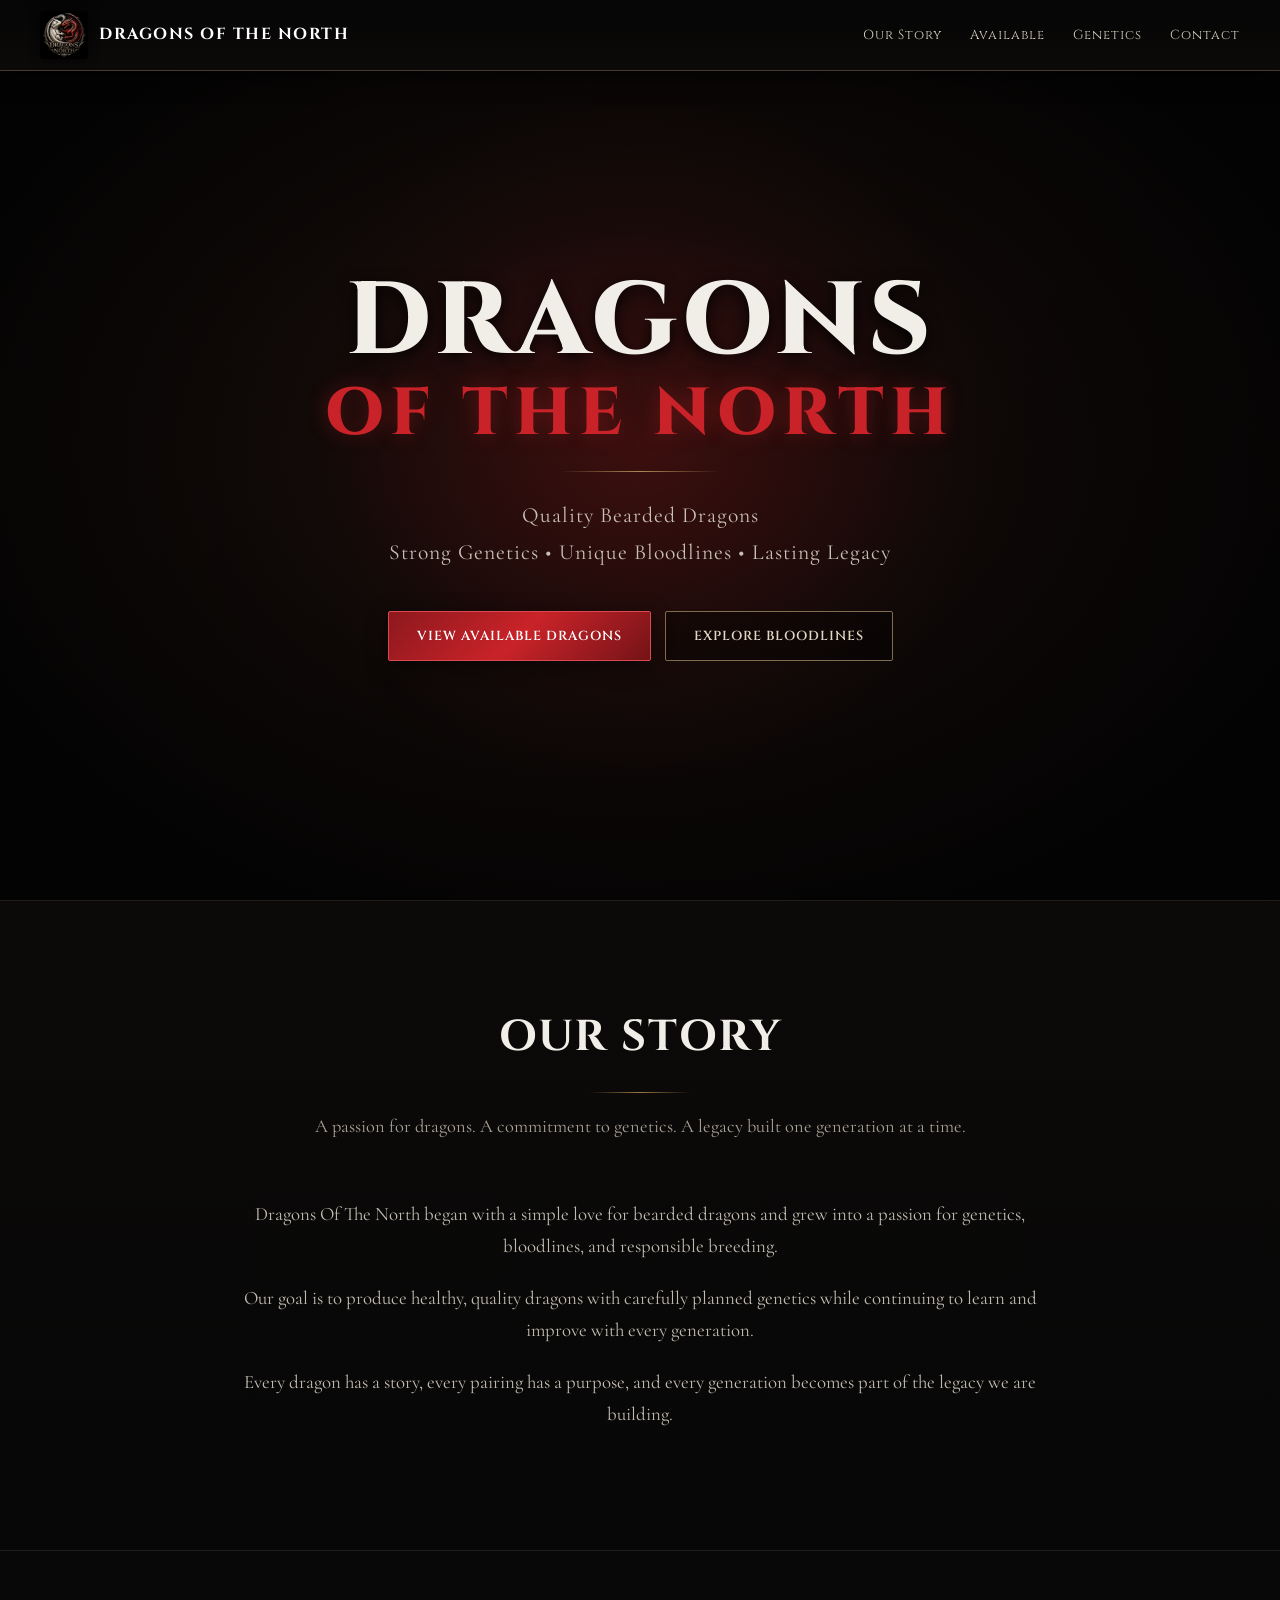
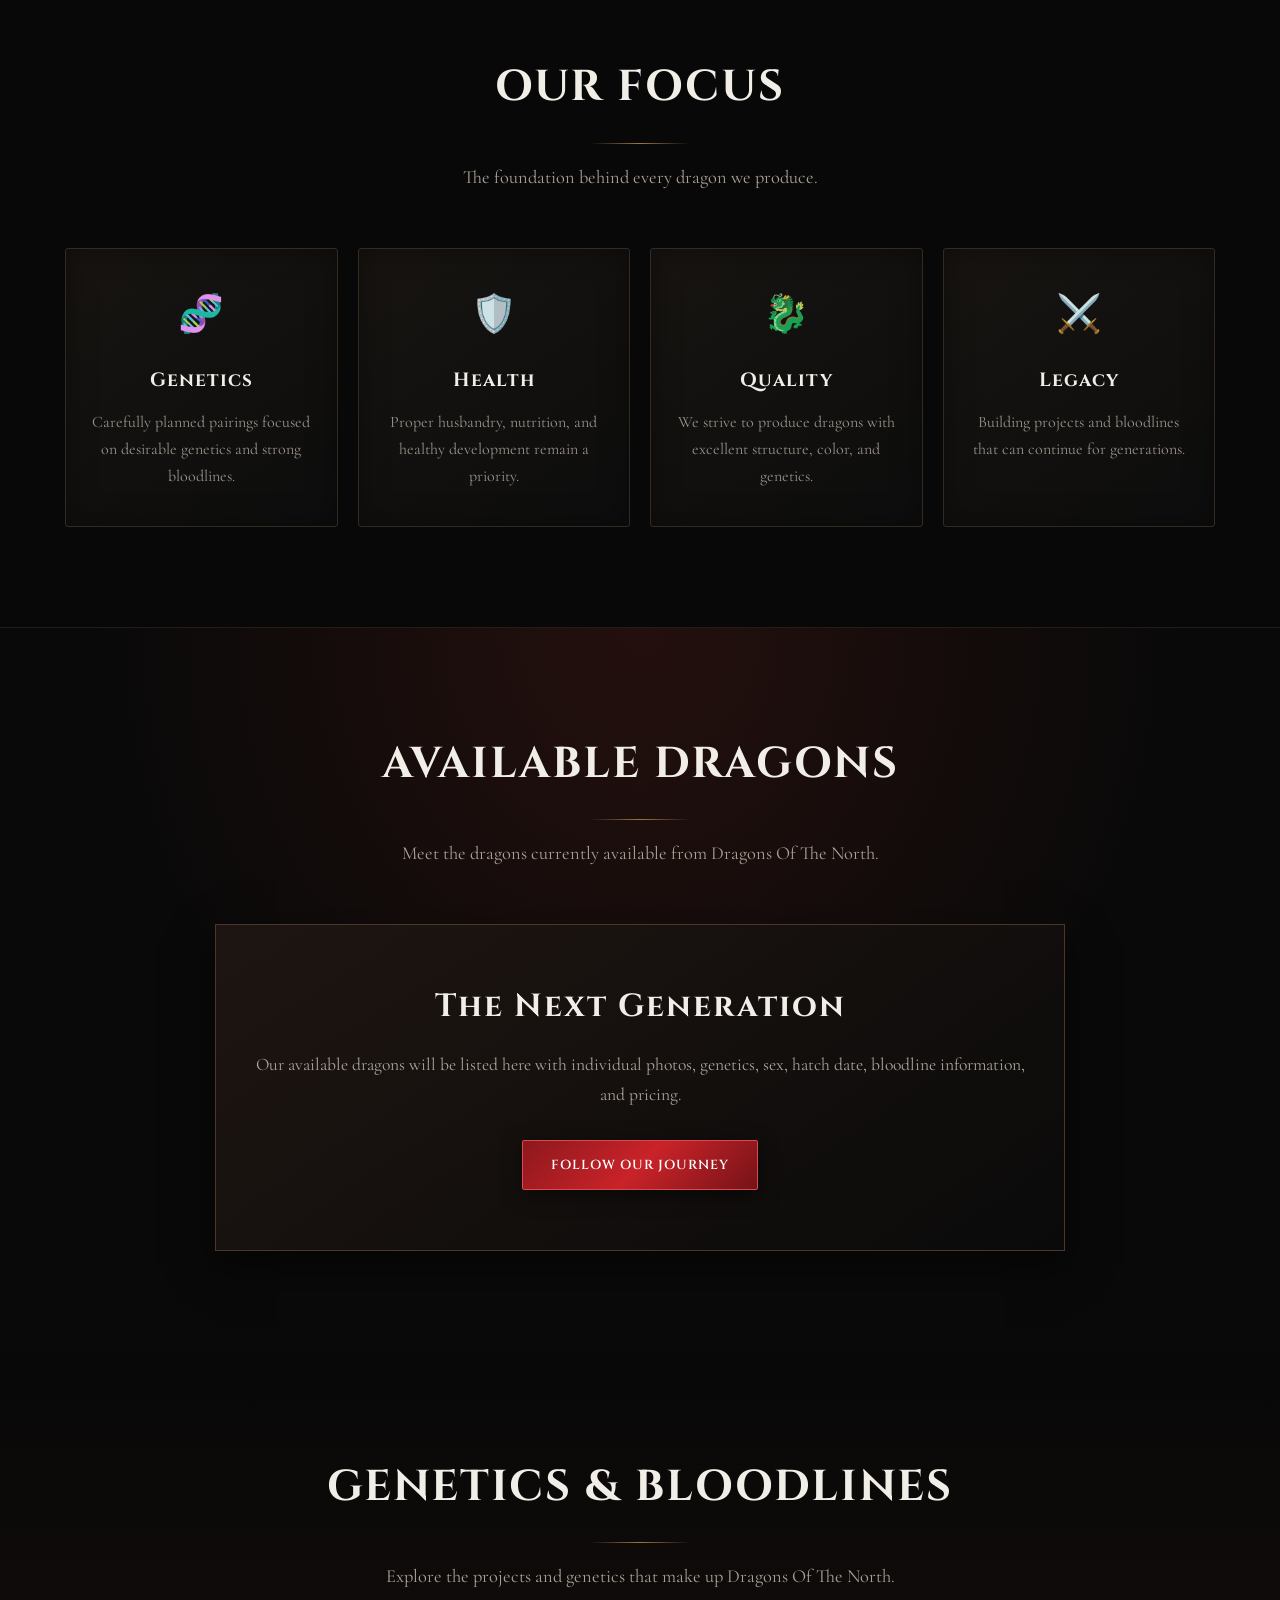
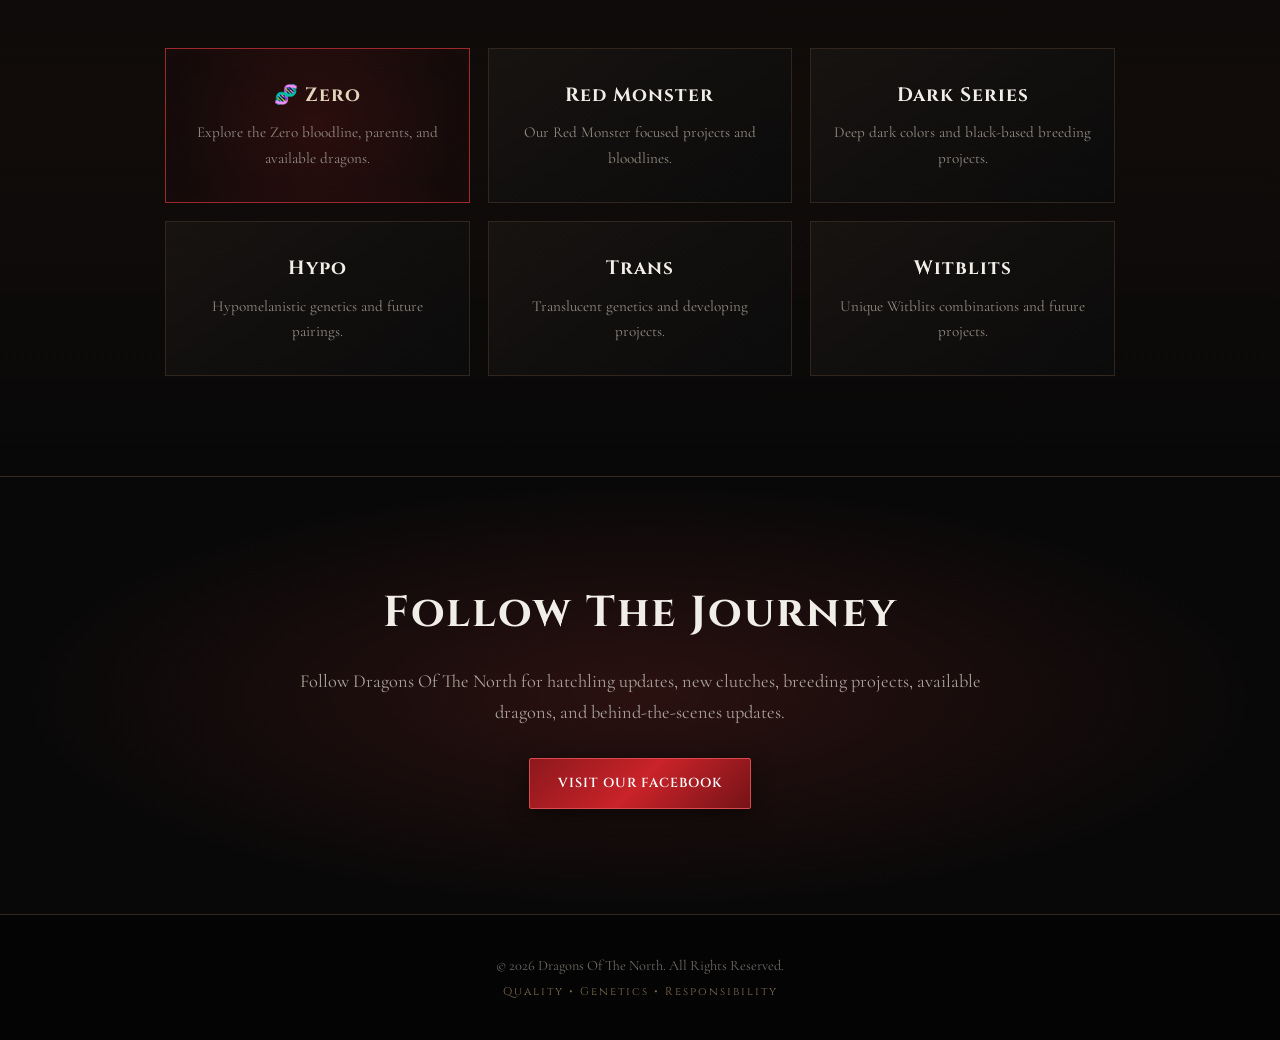
==== commit c031da8b: "Update index.html" ====
--- a/index.html
+++ b/index.html
@@ -6,9 +6,21 @@
 
     <title>Dragons Of The North | Bearded Dragon Breeder</title>
 
-    <meta name="description" content="Dragons Of The North - Quality bearded dragons, genetics, bloodlines, and responsible breeding.">
+    <meta name="description" content="Dragons Of The North - Quality bearded dragons, powerful genetics, unique bloodlines, and responsible breeding.">
+
+    <!-- Fantasy-style fonts -->
+    <link rel="preconnect" href="https://fonts.googleapis.com">
+    <link rel="preconnect" href="https://fonts.gstatic.com" crossorigin>
+
+    <link href="https://fonts.googleapis.com/css2?family=Cinzel:wght@400;500;600;700;800;900&family=Cormorant+Garamond:wght@400;500;600;700&display=swap" rel="stylesheet">
+
 
     <style>
+
+        /* =========================================
+           GLOBAL
+        ========================================= */
+
         * {
             margin: 0;
             padding: 0;
@@ -20,499 +32,1138 @@
         }
 
         body {
-            font-family: Arial, Helvetica, sans-serif;
-            background: #0b0b0b;
-            color: #ffffff;
-            line-height: 1.6;
-        }
-
-        /* =========================
+            font-family: "Cormorant Garamond", Georgia, serif;
+            background: #080808;
+            color: #f1eee8;
+            line-height: 1.7;
+        }
+
+        h1,
+        h2,
+        h3,
+        .logo,
+        .btn,
+        nav {
+            font-family: "Cinzel", Georgia, serif;
+        }
+
+        a {
+            color: inherit;
+        }
+
+
+        /* =========================================
            NAVIGATION
-        ========================= */
+        ========================================= */
 
         nav {
             position: fixed;
             top: 0;
             left: 0;
             width: 100%;
-            background: rgba(0, 0, 0, 0.95);
-            border-bottom: 1px solid #292929;
+
+            background:
+                linear-gradient(
+                    rgba(5,5,5,0.96),
+                    rgba(12,10,9,0.96)
+                );
+
+            border-bottom: 1px solid #493b2b;
+
+            box-shadow:
+                0 4px 20px rgba(0,0,0,0.7);
+
             z-index: 1000;
         }
 
+
         .nav-container {
-            max-width: 1200px;
+            max-width: 1250px;
             margin: auto;
-            padding: 12px 25px;
+
+            padding: 11px 25px;
+
             display: flex;
             align-items: center;
             justify-content: space-between;
         }
 
+
+        /* LOGO */
+
         .logo {
             display: flex;
             align-items: center;
-            gap: 10px;
+
+            gap: 11px;
+
             color: #ffffff;
+
             text-decoration: none;
-            font-weight: 800;
-            font-size: 1.05rem;
-            letter-spacing: 1px;
-        }
+
+            font-weight: 700;
+
+            font-size: 1rem;
+
+            letter-spacing: 1.5px;
+
+            text-transform: uppercase;
+        }
+
 
         .logo img {
-            height: 45px;
+            height: 48px;
             width: auto;
+
             object-fit: contain;
+
             border-radius: 4px;
-        }
+
+            filter:
+                drop-shadow(0 0 5px rgba(0,0,0,0.8));
+        }
+
 
         .logo span {
             color: #ffffff;
         }
 
+
+        /* NAV LINKS */
+
         .nav-links {
             display: flex;
-            gap: 25px;
+
+            gap: 28px;
+
             list-style: none;
         }
 
+
         .nav-links a {
-            color: #ffffff;
+            color: #d8d0c3;
+
             text-decoration: none;
-            font-size: 0.95rem;
+
+            font-family: "Cinzel", Georgia, serif;
+
+            font-size: 0.82rem;
+
+            letter-spacing: 1px;
+
             transition: 0.3s;
         }
+
 
         .nav-links a:hover {
             color: #c92329;
-        }
-
-        /* =========================
+
+            text-shadow:
+                0 0 8px rgba(201,35,41,0.5);
+        }
+
+
+        /* =========================================
            HERO
-        ========================= */
+        ========================================= */
 
         .hero {
+
             min-height: 100vh;
+
             display: flex;
+
             align-items: center;
+
             justify-content: center;
+
             text-align: center;
-            padding: 120px 20px 80px;
+
+            padding: 130px 20px 90px;
+
+            position: relative;
+
+            overflow: hidden;
+
+
             background:
-                linear-gradient(rgba(0,0,0,0.65), rgba(0,0,0,0.9)),
-                radial-gradient(circle at center, #3a1111 0%, #0b0b0b 65%);
-        }
+
+                radial-gradient(
+                    ellipse at center,
+                    rgba(102,20,20,0.35) 0%,
+                    rgba(20,10,8,0.5) 35%,
+                    rgba(3,3,3,0.98) 80%
+                ),
+
+                linear-gradient(
+                    135deg,
+                    #120c09,
+                    #050505
+                );
+        }
+
+
+        /* atmospheric glow */
+
+        .hero::before {
+
+            content: "";
+
+            position: absolute;
+
+            width: 700px;
+            height: 700px;
+
+            border-radius: 50%;
+
+            background:
+                radial-gradient(
+                    circle,
+                    rgba(126,25,25,0.20),
+                    transparent 70%
+                );
+
+            top: 10%;
+            left: 50%;
+
+            transform: translateX(-50%);
+
+            pointer-events: none;
+        }
+
 
         .hero-content {
+
+            max-width: 900px;
+
+            position: relative;
+
+            z-index: 2;
+        }
+
+
+        .hero h1 {
+
+            font-size:
+                clamp(3rem, 8vw, 6.5rem);
+
+            line-height: 0.95;
+
+            margin-bottom: 25px;
+
+            font-weight: 800;
+
+            letter-spacing: 4px;
+
+            text-transform: uppercase;
+
+            text-shadow:
+                0 4px 15px rgba(0,0,0,0.9);
+        }
+
+
+        .hero h1 span {
+
+            display: block;
+
+            color: #c92329;
+
+            font-size: 0.65em;
+
+            letter-spacing: 7px;
+
+            margin-top: 12px;
+
+            text-shadow:
+                0 0 20px rgba(201,35,41,0.35);
+        }
+
+
+        .hero-divider {
+
+            width: 160px;
+
+            height: 1px;
+
+            background:
+                linear-gradient(
+                    90deg,
+                    transparent,
+                    #a88954,
+                    transparent
+                );
+
+            margin: 25px auto;
+        }
+
+
+        .hero p {
+
+            font-size: 1.35rem;
+
+            color: #c8c0b4;
+
+            max-width: 700px;
+
+            margin: 0 auto 35px;
+
+            letter-spacing: 1px;
+        }
+
+
+        /* =========================================
+           BUTTONS
+        ========================================= */
+
+        .btn {
+
+            display: inline-block;
+
+            padding: 13px 28px;
+
+            margin: 5px;
+
+            text-decoration: none;
+
+            font-weight: 600;
+
+            font-size: 0.82rem;
+
+            letter-spacing: 1px;
+
+            text-transform: uppercase;
+
+            border-radius: 2px;
+
+            transition: all 0.3s;
+
+        }
+
+
+        .btn-red {
+
+            background:
+                linear-gradient(
+                    135deg,
+                    #8d181d,
+                    #c92329,
+                    #741317
+                );
+
+            color: white;
+
+            border: 1px solid #d94a4f;
+
+            box-shadow:
+                0 5px 20px rgba(0,0,0,0.5);
+        }
+
+
+        .btn-red:hover {
+
+            transform: translateY(-3px);
+
+            box-shadow:
+                0 8px 25px rgba(201,35,41,0.35);
+        }
+
+
+        .btn-outline {
+
+            border: 1px solid #806d50;
+
+            color: #e2d6c5;
+
+            background: rgba(0,0,0,0.35);
+        }
+
+
+        .btn-outline:hover {
+
+            background: #806d50;
+
+            color: #080808;
+
+            transform: translateY(-3px);
+        }
+
+
+        /* =========================================
+           SECTIONS
+        ========================================= */
+
+        section {
+
+            padding: 100px 20px;
+
+            position: relative;
+        }
+
+
+        .container {
+
+            max-width: 1150px;
+
+            margin: auto;
+        }
+
+
+        .section-title {
+
+            text-align: center;
+
+            margin-bottom: 55px;
+        }
+
+
+        .section-title h2 {
+
+            font-size: 2.7rem;
+
+            font-weight: 700;
+
+            letter-spacing: 2px;
+
+            text-transform: uppercase;
+        }
+
+
+        .section-title h2::after {
+
+            content: "";
+
+            display: block;
+
+            width: 100px;
+
+            height: 1px;
+
+            background:
+                linear-gradient(
+                    90deg,
+                    transparent,
+                    #9b7844,
+                    transparent
+                );
+
+            margin: 18px auto;
+        }
+
+
+        .section-title p {
+
+            color: #aaa196;
+
+            max-width: 700px;
+
+            margin: auto;
+
+            font-size: 1.15rem;
+        }
+
+
+        /* =========================================
+           OUR STORY
+        ========================================= */
+
+        .story {
+
+            background:
+
+                linear-gradient(
+                    rgba(12,10,9,0.95),
+                    rgba(7,7,7,0.98)
+                );
+
+            border-top: 1px solid #221d18;
+
+            border-bottom: 1px solid #221d18;
+        }
+
+
+        .story-content {
+
             max-width: 850px;
-        }
-
-        .hero h1 {
-            font-size: clamp(2.8rem, 7vw, 5.5rem);
-            line-height: 1;
+
+            margin: auto;
+
+            text-align: center;
+        }
+
+
+        .story-content p {
+
+            color: #c2bbb1;
+
+            margin-bottom: 20px;
+
+            font-size: 1.18rem;
+        }
+
+
+        /* =========================================
+           FOCUS CARDS
+        ========================================= */
+
+        .focus-section {
+
+            background: #080808;
+        }
+
+
+        .cards {
+
+            display: grid;
+
+            grid-template-columns:
+                repeat(4, 1fr);
+
+            gap: 20px;
+        }
+
+
+        .card {
+
+            background:
+
+                linear-gradient(
+                    145deg,
+                    #171411,
+                    #0d0d0d
+                );
+
+            border: 1px solid #332b22;
+
+            border-radius: 3px;
+
+            padding: 35px 22px;
+
+            text-align: center;
+
+            transition: 0.35s;
+
+            box-shadow:
+                inset 0 0 30px rgba(0,0,0,0.35);
+        }
+
+
+        .card:hover {
+
+            transform:
+                translateY(-7px);
+
+            border-color: #8d1c21;
+
+            box-shadow:
+                0 12px 30px rgba(0,0,0,0.6);
+        }
+
+
+        .card-icon {
+
+            font-size: 2.3rem;
+
+            margin-bottom: 18px;
+
+            filter:
+                grayscale(20%);
+        }
+
+
+        .card h3 {
+
+            font-size: 1.2rem;
+
+            letter-spacing: 1px;
+
+            margin-bottom: 12px;
+        }
+
+
+        .card p {
+
+            color: #99928a;
+
+            font-size: 1rem;
+        }
+
+
+        /* =========================================
+           AVAILABLE DRAGONS
+        ========================================= */
+
+        .available {
+
+            background:
+
+                radial-gradient(
+                    ellipse at top,
+                    #24100e,
+                    #090909 60%
+                );
+
+            border-top: 1px solid #241b17;
+        }
+
+
+        .available-box {
+
+            max-width: 850px;
+
+            margin: auto;
+
+            text-align: center;
+
+            padding: 55px 30px;
+
+            background:
+
+                linear-gradient(
+                    145deg,
+                    rgba(31,22,18,0.95),
+                    rgba(10,10,10,0.98)
+                );
+
+            border: 1px solid #49372b;
+
+            box-shadow:
+                0 15px 40px rgba(0,0,0,0.5);
+        }
+
+
+        .available-box h3 {
+
+            font-size: 2rem;
+
+            letter-spacing: 2px;
+
+            margin-bottom: 15px;
+        }
+
+
+        .available-box p {
+
+            color: #aaa39a;
+
+            font-size: 1.1rem;
+
             margin-bottom: 25px;
-            font-weight: 900;
+        }
+
+
+        /* =========================================
+           GENETICS
+        ========================================= */
+
+        .genetics {
+
+            background:
+
+                linear-gradient(
+                    180deg,
+                    #080808,
+                    #110c0a,
+                    #080808
+                );
+        }
+
+
+        .genetics-grid {
+
+            display: grid;
+
+            grid-template-columns:
+                repeat(3, 1fr);
+
+            gap: 18px;
+
+            max-width: 950px;
+
+            margin: auto;
+        }
+
+
+        .genetic-card {
+
+            background:
+
+                linear-gradient(
+                    145deg,
+                    #171311,
+                    #0b0b0b
+                );
+
+            border: 1px solid #30261e;
+
+            padding: 30px 20px;
+
+            text-align: center;
+
+            min-height: 145px;
+
+            display: flex;
+
+            align-items: center;
+
+            justify-content: center;
+
+            transition: 0.35s;
+        }
+
+
+        .genetic-card:hover {
+
+            border-color: #795d39;
+
+            transform:
+                translateY(-4px);
+        }
+
+
+        .genetic-card a {
+
+            color: #ffffff;
+
+            text-decoration: none;
+
+            display: block;
+
+            width: 100%;
+        }
+
+
+        .genetic-card h3 {
+
+            font-size: 1.2rem;
+
+            letter-spacing: 1px;
+
+            margin-bottom: 9px;
+        }
+
+
+        .genetic-card p {
+
+            color: #938b82;
+
+            font-size: 0.95rem;
+        }
+
+
+        /* ZERO */
+
+        .genetic-card.zero {
+
+            border:
+
+                1px solid #9d292e;
+
+            background:
+
+                radial-gradient(
+                    circle at center,
+                    rgba(105,18,20,0.3),
+                    #100b0a
+                );
+
+            box-shadow:
+                inset 0 0 30px rgba(130,20,20,0.08);
+        }
+
+
+        .genetic-card.zero h3 {
+
+            color: #e4d5bd;
+        }
+
+
+        .genetic-card.zero:hover {
+
+            border-color: #d53a40;
+
+            box-shadow:
+                0 8px 25px rgba(120,20,20,0.25);
+        }
+
+
+        /* =========================================
+           CTA
+        ========================================= */
+
+        .cta {
+
+            text-align: center;
+
+            background:
+
+                radial-gradient(
+                    ellipse at center,
+                    #2a1110,
+                    #080808 70%
+                );
+
+            border-top: 1px solid #3a2920;
+        }
+
+
+        .cta h2 {
+
+            font-size: 2.7rem;
+
             letter-spacing: 2px;
-        }
-
-        .hero h1 span {
-            color: #c92329;
-        }
-
-        .hero p {
-            font-size: 1.2rem;
-            color: #d6d6d6;
+
+            margin-bottom: 15px;
+        }
+
+
+        .cta p {
+
+            color: #aaa39a;
+
             max-width: 700px;
-            margin: 0 auto 35px;
-        }
-
-        .btn {
-            display: inline-block;
-            padding: 13px 28px;
-            border-radius: 5px;
-            text-decoration: none;
-            font-weight: bold;
-            transition: 0.3s;
-            margin: 5px;
-        }
-
-        .btn-red {
-            background: #c92329;
-            color: #ffffff;
-        }
-
-        .btn-red:hover {
-            background: #ed343a;
-            transform: translateY(-2px);
-        }
-
-        .btn-outline {
-            border: 1px solid #ffffff;
-            color: #ffffff;
-        }
-
-        .btn-outline:hover {
-            background: #ffffff;
-            color: #000000;
-        }
-
-        /* =========================
-           GENERAL SECTIONS
-        ========================= */
-
-        section {
-            padding: 90px 20px;
-        }
-
-        .container {
-            max-width: 1100px;
-            margin: auto;
-        }
-
-        .section-title {
+
+            margin: 0 auto 25px;
+
+            font-size: 1.15rem;
+        }
+
+
+        /* =========================================
+           FOOTER
+        ========================================= */
+
+        footer {
+
+            background: #040404;
+
+            border-top: 1px solid #30261f;
+
+            padding: 35px 20px;
+
             text-align: center;
-            margin-bottom: 50px;
-        }
-
-        .section-title h2 {
-            font-size: 2.4rem;
-            margin-bottom: 12px;
-        }
-
-        .section-title p {
-            color: #aaaaaa;
-            max-width: 700px;
-            margin: auto;
-        }
-
-        /* =========================
-           STORY
-        ========================= */
-
-        .story {
-            background: #101010;
-        }
-
-        .story-content {
-            max-width: 850px;
-            margin: auto;
-            text-align: center;
-        }
-
-        .story-content p {
-            color: #cccccc;
-            margin-bottom: 18px;
-            font-size: 1.05rem;
-        }
-
-        /* =========================
-           FOCUS CARDS
-        ========================= */
-
-        .cards {
-            display: grid;
-            grid-template-columns: repeat(4, 1fr);
-            gap: 20px;
-        }
-
-        .card {
-            background: #151515;
-            border: 1px solid #292929;
-            border-radius: 10px;
-            padding: 30px 20px;
-            text-align: center;
-            transition: 0.3s;
-        }
-
-        .card:hover {
-            transform: translateY(-5px);
-            border-color: #c92329;
-        }
-
-        .card-icon {
-            font-size: 2rem;
-            margin-bottom: 15px;
-        }
-
-        .card h3 {
-            margin-bottom: 10px;
-        }
-
-        .card p {
-            color: #aaaaaa;
-            font-size: 0.95rem;
-        }
-
-        /* =========================
-           AVAILABLE DRAGONS
-        ========================= */
-
-        .available {
-            background: #0b0b0b;
-        }
-
-        .available-box {
-            background: #151515;
-            border: 1px solid #292929;
-            border-radius: 10px;
-            padding: 45px 25px;
-            text-align: center;
-        }
-
-        .available-box h3 {
-            font-size: 1.8rem;
-            margin-bottom: 15px;
-        }
-
-        .available-box p {
-            color: #aaaaaa;
-            margin-bottom: 25px;
-        }
-
-        /* =========================
-           GENETICS
-        ========================= */
-
-        .genetics {
-            background: #101010;
-        }
-
-        .genetics-grid {
-            display: grid;
-            grid-template-columns: repeat(5, 1fr);
-            gap: 15px;
-        }
-
-        .genetic-card {
-            background: #151515;
-            border: 1px solid #292929;
-            border-radius: 8px;
-            padding: 25px 15px;
-            text-align: center;
-            transition: 0.3s;
-        }
-
-        .genetic-card:hover {
-            border-color: #c92329;
-            transform: translateY(-3px);
-        }
-
-        .genetic-card a {
-            color: #ffffff;
-            text-decoration: none;
-            display: block;
-        }
-
-        .genetic-card h3 {
-            margin-bottom: 8px;
-        }
-
-        .genetic-card p {
-            color: #999999;
-            font-size: 0.85rem;
-        }
-
-        .genetic-card.zero {
-            border-color: #c92329;
-            background: linear-gradient(145deg, #1a0d0d, #151515);
-        }
-
-        /* =========================
-           FACEBOOK CTA
-        ========================= */
-
-        .cta {
-            text-align: center;
-            background:
-                linear-gradient(rgba(90, 0, 0, 0.35), rgba(0,0,0,0.9)),
-                #0b0b0b;
-        }
-
-        .cta h2 {
-            font-size: 2.5rem;
-            margin-bottom: 15px;
-        }
-
-        .cta p {
-            color: #bbbbbb;
-            max-width: 700px;
-            margin: 0 auto 25px;
-        }
-
-        /* =========================
-           FOOTER
-        ========================= */
-
-        footer {
-            background: #050505;
-            border-top: 1px solid #222222;
-            padding: 30px 20px;
-            text-align: center;
-        }
+        }
+
 
         footer p {
-            color: #777777;
+
+            color: #6f6a64;
+
             font-size: 0.9rem;
-        }
-
-        /* =========================
+
+            margin: 4px;
+        }
+
+
+        footer p:last-child {
+
+            color: #806d50;
+
+            letter-spacing: 2px;
+
+            font-family: "Cinzel", Georgia, serif;
+
+            font-size: 0.7rem;
+        }
+
+
+        /* =========================================
            MOBILE
-        ========================= */
+        ========================================= */
 
         @media (max-width: 900px) {
 
             .cards {
-                grid-template-columns: repeat(2, 1fr);
+
+                grid-template-columns:
+                    repeat(2, 1fr);
             }
 
+
             .genetics-grid {
-                grid-template-columns: repeat(2, 1fr);
+
+                grid-template-columns:
+                    repeat(2, 1fr);
             }
 
+
             .nav-links {
-                gap: 12px;
+
+                gap: 15px;
             }
         }
 
+
         @media (max-width: 600px) {
 
             .nav-container {
-                padding: 10px 15px;
+
+                padding:
+                    9px 14px;
             }
 
+
             .logo {
-                font-size: 0.8rem;
+
+                font-size:
+                    0.72rem;
+
                 gap: 7px;
+
+                letter-spacing:
+                    1px;
             }
 
+
             .logo img {
-                height: 35px;
+
+                height: 36px;
             }
 
+
             .nav-links {
+
                 display: none;
             }
 
+
             .hero {
-                padding-top: 100px;
+
+                min-height:
+                    90vh;
+
+                padding-top:
+                    110px;
             }
 
+
             .hero h1 {
-                font-size: 3rem;
+
+                font-size:
+                    3rem;
+
+                letter-spacing:
+                    2px;
             }
 
+
+            .hero h1 span {
+
+                font-size:
+                    0.6em;
+
+                letter-spacing:
+                    4px;
+            }
+
+
             .hero p {
-                font-size: 1rem;
+
+                font-size:
+                    1.1rem;
             }
 
+
             section {
-                padding: 65px 15px;
+
+                padding:
+                    75px 15px;
             }
 
+
+            .section-title h2 {
+
+                font-size:
+                    2rem;
+            }
+
+
             .cards {
-                grid-template-columns: 1fr;
+
+                grid-template-columns:
+                    1fr;
             }
 
+
             .genetics-grid {
-                grid-template-columns: 1fr;
+
+                grid-template-columns:
+                    1fr;
             }
 
-            .section-title h2 {
-                font-size: 2rem;
+
+            .cta h2 {
+
+                font-size:
+                    2rem;
             }
         }
+
     </style>
+
 </head>
 
+
 <body>
 
-    <!-- =========================
+
+    <!-- =========================================
          NAVIGATION
-    ========================= -->
+    ========================================= -->
 
     <nav>
+
         <div class="nav-container">
 
             <a href="index.html" class="logo">
-                <img src="logo.jpg" alt="Dragons Of The North Logo">
-                <span>Dragons Of The North</span>
+
+                <img
+                    src="logo.jpg"
+                    alt="Dragons Of The North Logo"
+                >
+
+                <span>
+                    Dragons Of The North
+                </span>
+
             </a>
 
+
             <ul class="nav-links">
-                <li><a href="#story">Our Story</a></li>
-                <li><a href="#available">Available</a></li>
-                <li><a href="#genetics">Genetics</a></li>
-                <li><a href="#contact">Contact</a></li>
+
+                <li>
+                    <a href="#story">
+                        Our Story
+                    </a>
+                </li>
+
+                <li>
+                    <a href="#available">
+                        Available
+                    </a>
+                </li>
+
+                <li>
+                    <a href="#genetics">
+                        Genetics
+                    </a>
+                </li>
+
+                <li>
+                    <a href="#contact">
+                        Contact
+                    </a>
+                </li>
+
             </ul>
 
         </div>
+
     </nav>
 
 
-    <!-- =========================
+
+    <!-- =========================================
          HERO
-    ========================= -->
+    ========================================= -->
 
     <header class="hero">
 
         <div class="hero-content">
 
             <h1>
-                DRAGONS <span>OF THE NORTH</span>
+
+                Dragons
+
+                <span>
+                    Of The North
+                </span>
+
             </h1>
 
+
+            <div class="hero-divider"></div>
+
+
             <p>
-                Quality Bearded Dragons • Strong Genetics • Responsible Breeding
+
+                Quality Bearded Dragons
+                <br>
+
+                Strong Genetics • Unique Bloodlines • Lasting Legacy
+
             </p>
 
-            <a href="#available" class="btn btn-red">
-                View Available Dragons
-            </a>
-
-            <a href="#genetics" class="btn btn-outline">
-                Explore Genetics
-            </a>
+
+            <div>
+
+                <a
+                    href="#available"
+                    class="btn btn-red"
+                >
+                    View Available Dragons
+                </a>
+
+
+                <a
+                    href="#genetics"
+                    class="btn btn-outline"
+                >
+                    Explore Bloodlines
+                </a>
+
+            </div>
 
         </div>
 
     </header>
 
 
-    <!-- =========================
+
+    <!-- =========================================
          OUR STORY
-    ========================= -->
-
-    <section class="story" id="story">
+    ========================================= -->
+
+    <section
+        class="story"
+        id="story"
+    >
 
         <div class="container">
 
             <div class="section-title">
-                <h2>Our Story</h2>
+
+                <h2>
+                    Our Story
+                </h2>
+
                 <p>
-                    Built from a passion for bearded dragons and a commitment
-                    to producing healthy, quality animals.
+                    A passion for dragons. A commitment to genetics.
+                    A legacy built one generation at a time.
                 </p>
+
             </div>
 
+
             <div class="story-content">
 
                 <p>
-                    Dragons Of The North started with a simple love for bearded
-                    dragons and the desire to build something meaningful around
-                    them.
+                    Dragons Of The North began with a simple love
+                    for bearded dragons and grew into a passion for
+                    genetics, bloodlines, and responsible breeding.
                 </p>
 
+
                 <p>
-                    Our focus is on responsible breeding, strong genetics,
-                    proper care, and producing dragons that can thrive as both
-                    pets and future breeders.
+                    Our goal is to produce healthy, quality dragons
+                    with carefully planned genetics while continuing
+                    to learn and improve with every generation.
                 </p>
 
+
                 <p>
-                    Every pairing is planned with the goal of improving quality,
-                    maintaining healthy bloodlines, and producing unique
-                    genetics for fellow reptile keepers.
+                    Every dragon has a story, every pairing has a
+                    purpose, and every generation becomes part of
+                    the legacy we are building.
                 </p>
 
             </div>
@@ -522,21 +1173,23 @@
     </section>
 
 
-    <!-- =========================
+
+    <!-- =========================================
          WHAT WE FOCUS ON
-    ========================= -->
-
-    <section>
+    ========================================= -->
+
+    <section class="focus-section">
 
         <div class="container">
 
             <div class="section-title">
 
-                <h2>What We Focus On</h2>
+                <h2>
+                    Our Focus
+                </h2>
 
                 <p>
-                    Our breeding program is built around quality, genetics,
-                    health, and responsible reptile keeping.
+                    The foundation behind every dragon we produce.
                 </p>
 
             </div>
@@ -544,15 +1197,20 @@
 
             <div class="cards">
 
+
                 <div class="card">
 
-                    <div class="card-icon">🧬</div>
-
-                    <h3>Genetics</h3>
+                    <div class="card-icon">
+                        🧬
+                    </div>
+
+                    <h3>
+                        Genetics
+                    </h3>
 
                     <p>
-                        Carefully planned pairings focused on desirable
-                        genetics and bloodlines.
+                        Carefully planned pairings focused on
+                        desirable genetics and strong bloodlines.
                     </p>
 
                 </div>
@@ -560,13 +1218,17 @@
 
                 <div class="card">
 
-                    <div class="card-icon">❤️</div>
-
-                    <h3>Health</h3>
+                    <div class="card-icon">
+                        🛡️
+                    </div>
+
+                    <h3>
+                        Health
+                    </h3>
 
                     <p>
-                        Healthy dragons and proper husbandry are always a
-                        priority.
+                        Proper husbandry, nutrition, and healthy
+                        development remain a priority.
                     </p>
 
                 </div>
@@ -574,13 +1236,17 @@
 
                 <div class="card">
 
-                    <div class="card-icon">🐉</div>
-
-                    <h3>Quality</h3>
+                    <div class="card-icon">
+                        🐉
+                    </div>
+
+                    <h3>
+                        Quality
+                    </h3>
 
                     <p>
-                        We strive to produce dragons with strong structure,
-                        color, and genetics.
+                        We strive to produce dragons with
+                        excellent structure, color, and genetics.
                     </p>
 
                 </div>
@@ -588,13 +1254,17 @@
 
                 <div class="card">
 
-                    <div class="card-icon">🏠</div>
-
-                    <h3>Responsibility</h3>
+                    <div class="card-icon">
+                        ⚔️
+                    </div>
+
+                    <h3>
+                        Legacy
+                    </h3>
 
                     <p>
-                        Our goal is to place dragons with keepers who are
-                        prepared to care for them properly.
+                        Building projects and bloodlines that can
+                        continue for generations.
                     </p>
 
                 </div>
@@ -606,20 +1276,27 @@
     </section>
 
 
-    <!-- =========================
+
+    <!-- =========================================
          AVAILABLE DRAGONS
-    ========================= -->
-
-    <section class="available" id="available">
+    ========================================= -->
+
+    <section
+        class="available"
+        id="available"
+    >
 
         <div class="container">
 
             <div class="section-title">
 
-                <h2>Available Dragons</h2>
+                <h2>
+                    Available Dragons
+                </h2>
 
                 <p>
-                    Check out our current and upcoming dragons.
+                    Meet the dragons currently available from
+                    Dragons Of The North.
                 </p>
 
             </div>
@@ -627,20 +1304,24 @@
 
             <div class="available-box">
 
-                <h3>Coming Soon</h3>
+                <h3>
+                    The Next Generation
+                </h3>
+
 
                 <p>
-                    We are currently preparing our available dragons.
-                    Check back soon for photos, genetics, sex, hatch dates,
-                    and pricing.
+                    Our available dragons will be listed here with
+                    individual photos, genetics, sex, hatch date,
+                    bloodline information, and pricing.
                 </p>
+
 
                 <a
                     href="https://www.facebook.com/profile.php?id=61579598882265"
                     target="_blank"
                     class="btn btn-red"
                 >
-                    Follow Us On Facebook
+                    Follow Our Journey
                 </a>
 
             </div>
@@ -650,21 +1331,27 @@
     </section>
 
 
-    <!-- =========================
+
+    <!-- =========================================
          GENETICS & BLOODLINES
-    ========================= -->
-
-    <section class="genetics" id="genetics">
+    ========================================= -->
+
+    <section
+        class="genetics"
+        id="genetics"
+    >
 
         <div class="container">
 
             <div class="section-title">
 
-                <h2>Genetics & Bloodlines</h2>
+                <h2>
+                    Genetics & Bloodlines
+                </h2>
 
                 <p>
-                    Explore some of the genetics and projects that are part
-                    of Dragons Of The North.
+                    Explore the projects and genetics that make up
+                    Dragons Of The North.
                 </p>
 
             </div>
@@ -679,10 +1366,12 @@
 
                     <a href="zero.html">
 
-                        <h3>🧬 Zero</h3>
+                        <h3>
+                            🧬 Zero
+                        </h3>
 
                         <p>
-                            Click to explore our Zero bloodline,
+                            Explore the Zero bloodline,
                             parents, and available dragons.
                         </p>
 
@@ -695,11 +1384,18 @@
 
                 <div class="genetic-card">
 
-                    <h3>Red Monster</h3>
-
-                    <p>
-                        Our Red Monster focused breeding projects.
-                    </p>
+                    <div>
+
+                        <h3>
+                            Red Monster
+                        </h3>
+
+                        <p>
+                            Our Red Monster focused projects
+                            and bloodlines.
+                        </p>
+
+                    </div>
 
                 </div>
 
@@ -708,11 +1404,18 @@
 
                 <div class="genetic-card">
 
-                    <h3>Dark Series</h3>
-
-                    <p>
-                        Deep dark colors and black-based projects.
-                    </p>
+                    <div>
+
+                        <h3>
+                            Dark Series
+                        </h3>
+
+                        <p>
+                            Deep dark colors and black-based
+                            breeding projects.
+                        </p>
+
+                    </div>
 
                 </div>
 
@@ -721,11 +1424,18 @@
 
                 <div class="genetic-card">
 
-                    <h3>Hypo</h3>
-
-                    <p>
-                        Hypomelanistic genetics and planned pairings.
-                    </p>
+                    <div>
+
+                        <h3>
+                            Hypo
+                        </h3>
+
+                        <p>
+                            Hypomelanistic genetics and
+                            future pairings.
+                        </p>
+
+                    </div>
 
                 </div>
 
@@ -734,11 +1444,18 @@
 
                 <div class="genetic-card">
 
-                    <h3>Trans</h3>
-
-                    <p>
-                        Translucent genetics and future projects.
-                    </p>
+                    <div>
+
+                        <h3>
+                            Trans
+                        </h3>
+
+                        <p>
+                            Translucent genetics and
+                            developing projects.
+                        </p>
+
+                    </div>
 
                 </div>
 
@@ -747,11 +1464,18 @@
 
                 <div class="genetic-card">
 
-                    <h3>Witblits</h3>
-
-                    <p>
-                        Exploring unique Witblits combinations.
-                    </p>
+                    <div>
+
+                        <h3>
+                            Witblits
+                        </h3>
+
+                        <p>
+                            Unique Witblits combinations
+                            and future projects.
+                        </p>
+
+                    </div>
 
                 </div>
 
@@ -762,20 +1486,29 @@
     </section>
 
 
-    <!-- =========================
-         CONTACT / FACEBOOK
-    ========================= -->
-
-    <section class="cta" id="contact">
+
+    <!-- =========================================
+         CONTACT
+    ========================================= -->
+
+    <section
+        class="cta"
+        id="contact"
+    >
 
         <div class="container">
 
-            <h2>Follow Dragons Of The North</h2>
+            <h2>
+                Follow The Journey
+            </h2>
+
 
             <p>
-                Follow our breeding journey, see new hatchlings,
-                upcoming clutches, available dragons, and project updates.
+                Follow Dragons Of The North for hatchling updates,
+                new clutches, breeding projects, available dragons,
+                and behind-the-scenes updates.
             </p>
+
 
             <a
                 href="https://www.facebook.com/profile.php?id=61579598882265"
@@ -790,9 +1523,10 @@
     </section>
 
 
-    <!-- =========================
+
+    <!-- =========================================
          FOOTER
-    ========================= -->
+    ========================================= -->
 
     <footer>
 
@@ -800,11 +1534,13 @@
             © 2026 Dragons Of The North. All Rights Reserved.
         </p>
 
+
         <p>
             Quality • Genetics • Responsibility
         </p>
 
     </footer>
 
+
 </body>
 </html>
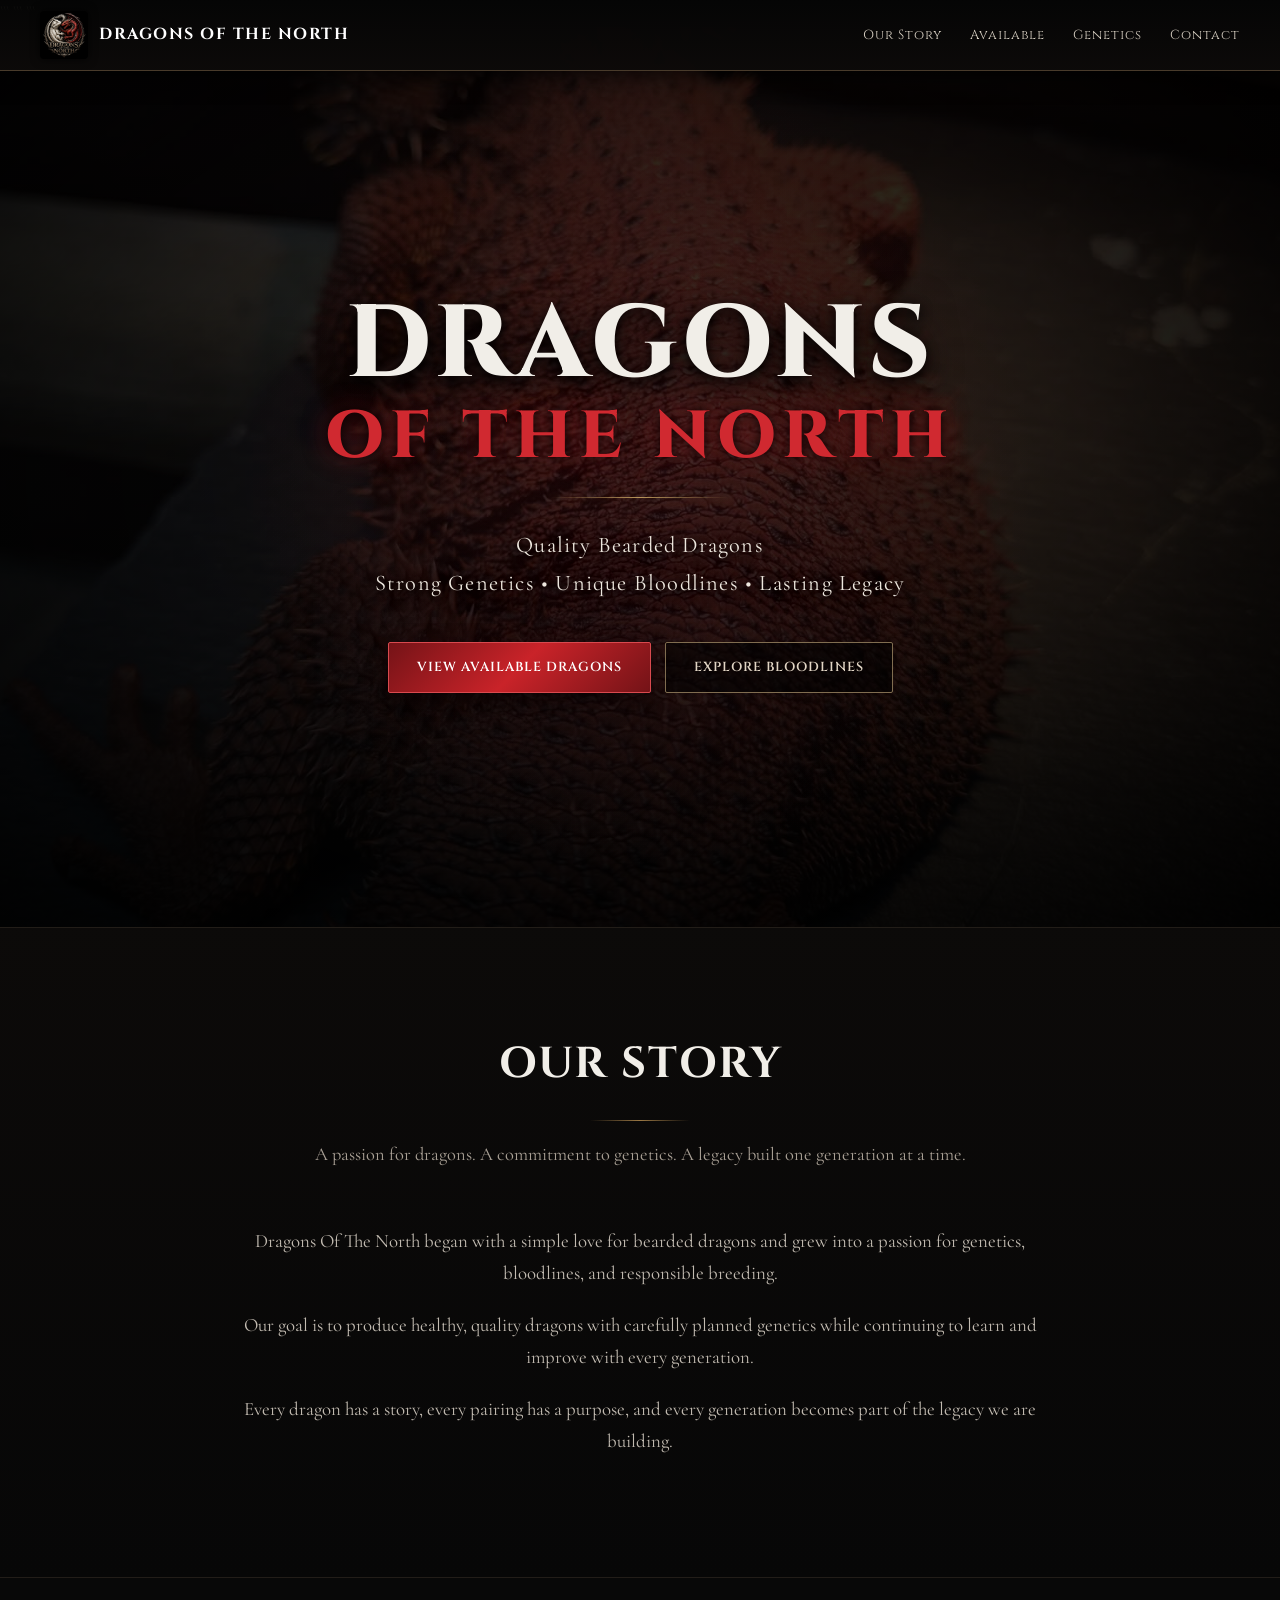
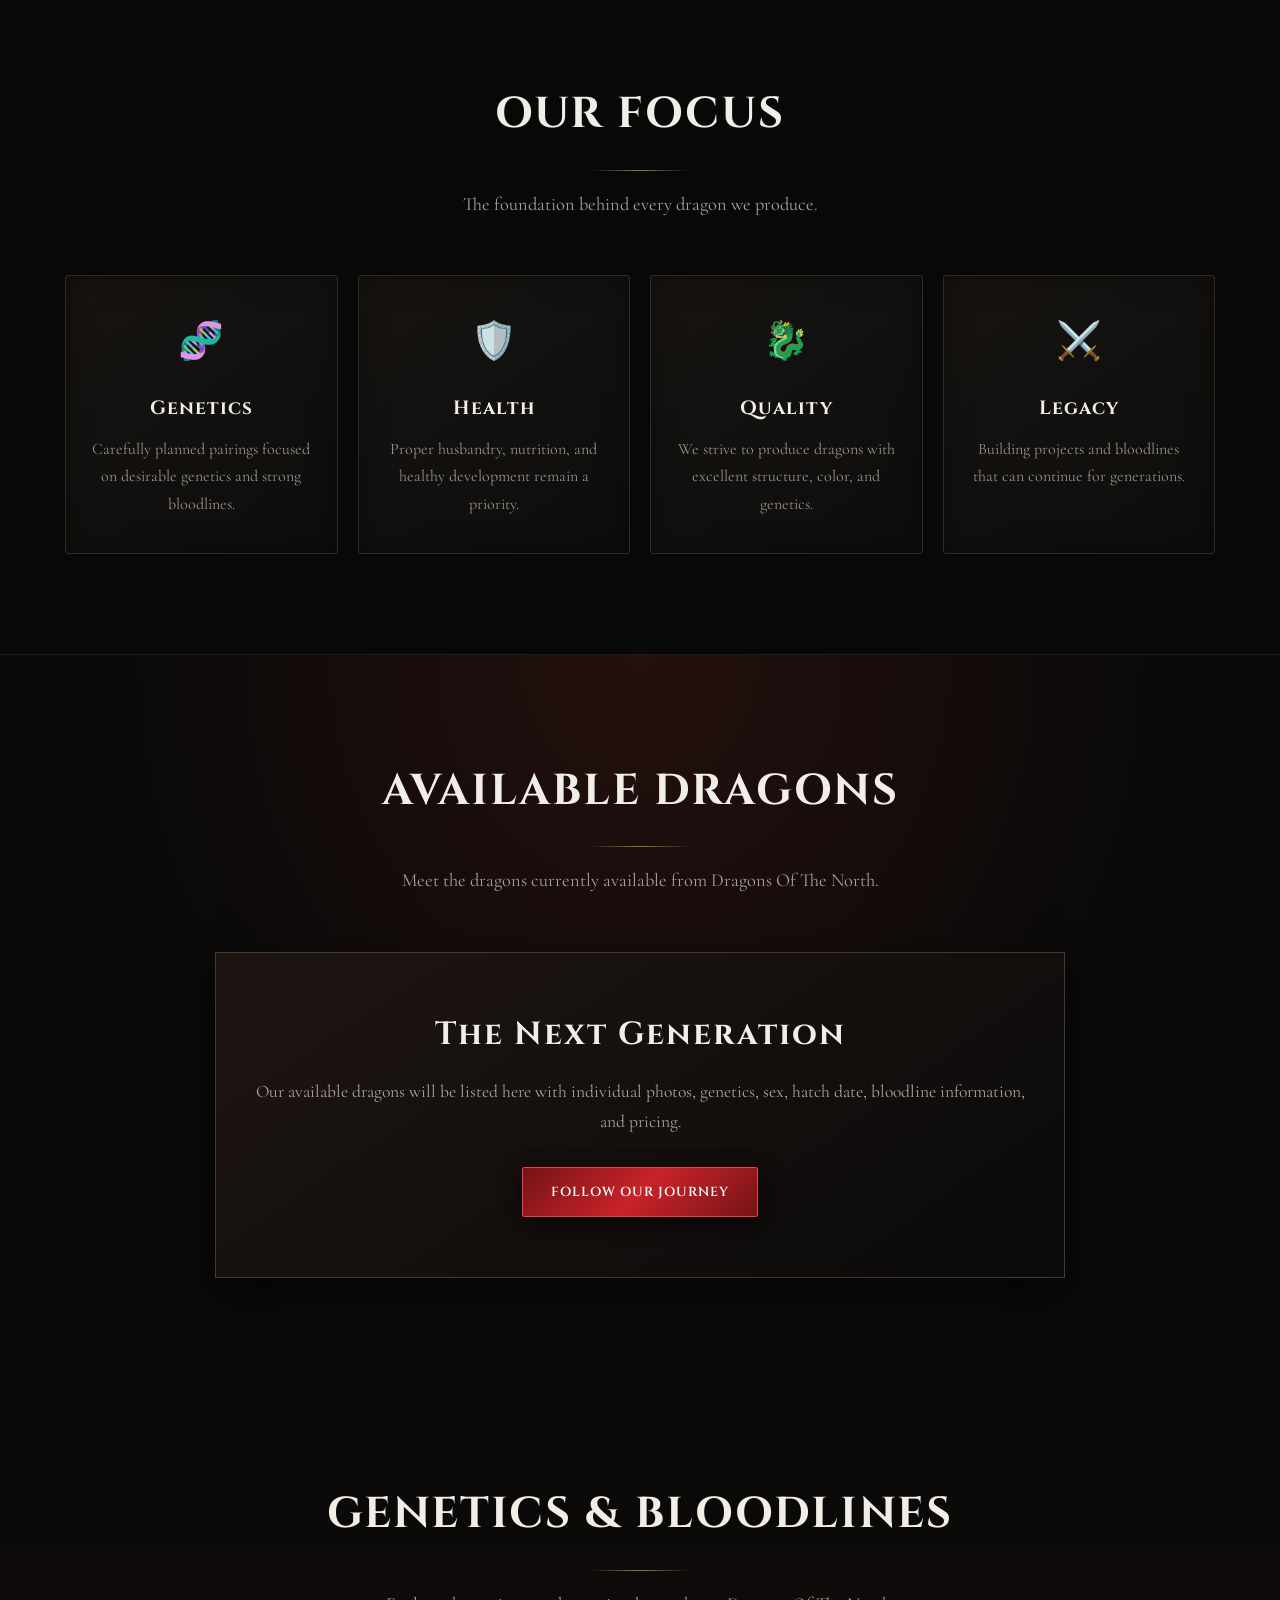
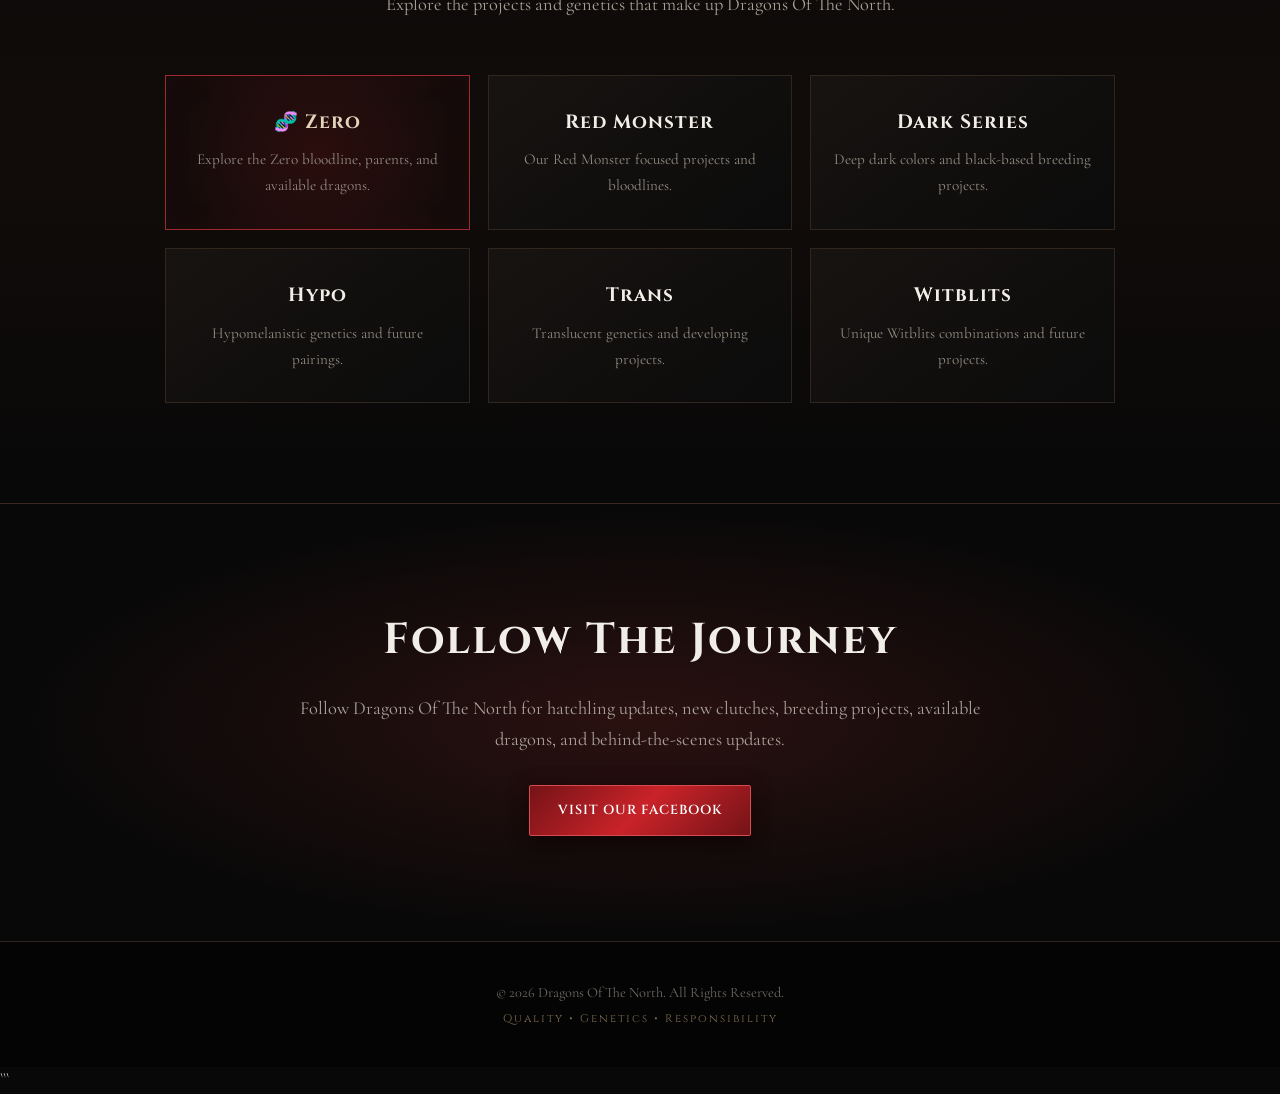
==== commit 33d13ea8: "Update index.html" ====
--- a/index.html
+++ b/index.html
@@ -1,1546 +1,1211 @@
 <!DOCTYPE html>
+
 <html lang="en">
 <head>
     <meta charset="UTF-8">
     <meta name="viewport" content="width=device-width, initial-scale=1.0">
 
-    <title>Dragons Of The North | Bearded Dragon Breeder</title>
-
-    <meta name="description" content="Dragons Of The North - Quality bearded dragons, powerful genetics, unique bloodlines, and responsible breeding.">
-
-    <!-- Fantasy-style fonts -->
-    <link rel="preconnect" href="https://fonts.googleapis.com">
-    <link rel="preconnect" href="https://fonts.gstatic.com" crossorigin>
-
-    <link href="https://fonts.googleapis.com/css2?family=Cinzel:wght@400;500;600;700;800;900&family=Cormorant+Garamond:wght@400;500;600;700&display=swap" rel="stylesheet">
-
-
-    <style>
-
-        /* =========================================
-           GLOBAL
-        ========================================= */
-
-        * {
-            margin: 0;
-            padding: 0;
-            box-sizing: border-box;
-        }
-
-        html {
-            scroll-behavior: smooth;
-        }
-
-        body {
-            font-family: "Cormorant Garamond", Georgia, serif;
-            background: #080808;
-            color: #f1eee8;
-            line-height: 1.7;
-        }
-
-        h1,
-        h2,
-        h3,
-        .logo,
-        .btn,
-        nav {
-            font-family: "Cinzel", Georgia, serif;
-        }
-
-        a {
-            color: inherit;
-        }
-
-
-        /* =========================================
-           NAVIGATION
-        ========================================= */
-
-        nav {
-            position: fixed;
-            top: 0;
-            left: 0;
-            width: 100%;
-
-            background:
-                linear-gradient(
-                    rgba(5,5,5,0.96),
-                    rgba(12,10,9,0.96)
-                );
-
-            border-bottom: 1px solid #493b2b;
-
-            box-shadow:
-                0 4px 20px rgba(0,0,0,0.7);
-
-            z-index: 1000;
-        }
-
+```
+<title>Dragons Of The North | Bearded Dragon Breeder</title>
+
+<meta name="description" content="Dragons Of The North - Quality bearded dragons, powerful genetics, unique bloodlines, and responsible breeding.">
+
+<!-- Fantasy-style fonts -->
+<link rel="preconnect" href="https://fonts.googleapis.com">
+<link rel="preconnect" href="https://fonts.gstatic.com" crossorigin>
+
+<link href="https://fonts.googleapis.com/css2?family=Cinzel:wght@400;500;600;700;800;900&family=Cormorant+Garamond:wght@400;500;600;700&display=swap" rel="stylesheet">
+
+<style>
+    * {
+        margin: 0;
+        padding: 0;
+        box-sizing: border-box;
+    }
+
+    html {
+        scroll-behavior: smooth;
+    }
+
+    body {
+        font-family: "Cormorant Garamond", Georgia, serif;
+        background: #080808;
+        color: #f1eee8;
+        line-height: 1.7;
+    }
+
+    h1, h2, h3, .logo, .btn, nav {
+        font-family: "Cinzel", Georgia, serif;
+    }
+
+    a {
+        color: inherit;
+    }
+
+    /* =========================
+       NAVIGATION
+    ========================= */
+
+    nav {
+        position: fixed;
+        top: 0;
+        left: 0;
+        width: 100%;
+        background: linear-gradient(
+            rgba(5,5,5,0.97),
+            rgba(12,10,9,0.97)
+        );
+        border-bottom: 1px solid #493b2b;
+        box-shadow: 0 4px 20px rgba(0,0,0,0.7);
+        z-index: 1000;
+    }
+
+    .nav-container {
+        max-width: 1250px;
+        margin: auto;
+        padding: 11px 25px;
+        display: flex;
+        align-items: center;
+        justify-content: space-between;
+    }
+
+    .logo {
+        display: flex;
+        align-items: center;
+        gap: 11px;
+        color: #ffffff;
+        text-decoration: none;
+        font-weight: 700;
+        font-size: 1rem;
+        letter-spacing: 1.5px;
+        text-transform: uppercase;
+    }
+
+    .logo img {
+        height: 48px;
+        width: auto;
+        object-fit: contain;
+        border-radius: 4px;
+        filter: drop-shadow(0 0 5px rgba(0,0,0,0.8));
+    }
+
+    .logo span {
+        color: #ffffff;
+    }
+
+    .nav-links {
+        display: flex;
+        gap: 28px;
+        list-style: none;
+    }
+
+    .nav-links a {
+        color: #d8d0c3;
+        text-decoration: none;
+        font-family: "Cinzel", Georgia, serif;
+        font-size: 0.82rem;
+        letter-spacing: 1px;
+        transition: 0.3s;
+    }
+
+    .nav-links a:hover {
+        color: #c92329;
+        text-shadow: 0 0 8px rgba(201,35,41,0.5);
+    }
+
+    /* =========================
+       HERO
+    ========================= */
+
+    .hero {
+        min-height: 100vh;
+        display: flex;
+        align-items: center;
+        justify-content: center;
+        text-align: center;
+        padding: 130px 20px 90px;
+        position: relative;
+        overflow: hidden;
+
+        background-image:
+            linear-gradient(
+                rgba(0,0,0,0.68),
+                rgba(0,0,0,0.78)
+            ),
+            linear-gradient(
+                rgba(80,8,12,0.20),
+                rgba(0,0,0,0.50)
+            ),
+            url("95f9f407-eb2f-47c0-8c62-4f0fd36936a2.jpg");
+
+        background-size: cover;
+        background-position: center center;
+        background-repeat: no-repeat;
+    }
+
+    /* Dark cinematic edges */
+    .hero::before {
+        content: "";
+        position: absolute;
+        inset: 0;
+
+        background:
+            radial-gradient(
+                ellipse at center,
+                transparent 15%,
+                rgba(0,0,0,0.35) 55%,
+                rgba(0,0,0,0.88) 100%
+            );
+
+        pointer-events: none;
+    }
+
+    /* Subtle red atmospheric glow */
+    .hero::after {
+        content: "";
+        position: absolute;
+        width: 800px;
+        height: 800px;
+        border-radius: 50%;
+
+        background:
+            radial-gradient(
+                circle,
+                rgba(130,20,25,0.16),
+                transparent 70%
+            );
+
+        top: 5%;
+        left: 50%;
+        transform: translateX(-50%);
+
+        pointer-events: none;
+    }
+
+    .hero-content {
+        max-width: 950px;
+        position: relative;
+        z-index: 2;
+    }
+
+    .hero h1 {
+        font-size: clamp(3.2rem, 8vw, 6.8rem);
+        line-height: 0.95;
+        margin-bottom: 25px;
+        font-weight: 800;
+        letter-spacing: 4px;
+        text-transform: uppercase;
+
+        text-shadow:
+            0 4px 12px rgba(0,0,0,0.95),
+            0 8px 35px rgba(0,0,0,0.85);
+    }
+
+    .hero h1 span {
+        display: block;
+        color: #d02930;
+        font-size: 0.65em;
+        letter-spacing: 7px;
+        margin-top: 12px;
+
+        text-shadow:
+            0 0 12px rgba(0,0,0,1),
+            0 0 25px rgba(201,35,41,0.5);
+    }
+
+    .hero-divider {
+        width: 180px;
+        height: 1px;
+
+        background:
+            linear-gradient(
+                90deg,
+                transparent,
+                #b9965a,
+                transparent
+            );
+
+        margin: 28px auto;
+        box-shadow: 0 0 8px rgba(185,150,90,0.35);
+    }
+
+    .hero p {
+        font-size: 1.4rem;
+        color: #eee8df;
+        max-width: 750px;
+        margin: 0 auto 35px;
+        letter-spacing: 1.2px;
+
+        text-shadow:
+            0 2px 8px rgba(0,0,0,1),
+            0 4px 20px rgba(0,0,0,0.9);
+    }
+
+    /* =========================
+       BUTTONS
+    ========================= */
+
+    .btn {
+        display: inline-block;
+        padding: 13px 28px;
+        margin: 5px;
+
+        text-decoration: none;
+        font-weight: 600;
+        font-size: 0.82rem;
+        letter-spacing: 1px;
+        text-transform: uppercase;
+        border-radius: 2px;
+
+        transition: all 0.3s;
+    }
+
+    .btn-red {
+        background:
+            linear-gradient(
+                135deg,
+                #751317,
+                #c92329,
+                #741317
+            );
+
+        color: white;
+        border: 1px solid #d94a4f;
+
+        box-shadow:
+            0 5px 20px rgba(0,0,0,0.7),
+            0 0 20px rgba(120,15,20,0.15);
+    }
+
+    .btn-red:hover {
+        transform: translateY(-3px);
+
+        box-shadow:
+            0 8px 25px rgba(201,35,41,0.4);
+    }
+
+    .btn-outline {
+        border: 1px solid #806d50;
+        color: #e2d6c5;
+        background: rgba(0,0,0,0.55);
+    }
+
+    .btn-outline:hover {
+        background: #806d50;
+        color: #080808;
+        transform: translateY(-3px);
+    }
+
+    /* =========================
+       SECTIONS
+    ========================= */
+
+    section {
+        padding: 100px 20px;
+        position: relative;
+    }
+
+    .container {
+        max-width: 1150px;
+        margin: auto;
+    }
+
+    .section-title {
+        text-align: center;
+        margin-bottom: 55px;
+    }
+
+    .section-title h2 {
+        font-size: 2.7rem;
+        font-weight: 700;
+        letter-spacing: 2px;
+        text-transform: uppercase;
+    }
+
+    .section-title h2::after {
+        content: "";
+        display: block;
+        width: 100px;
+        height: 1px;
+
+        background:
+            linear-gradient(
+                90deg,
+                transparent,
+                #9b7844,
+                transparent
+            );
+
+        margin: 18px auto;
+    }
+
+    .section-title p {
+        color: #aaa196;
+        max-width: 700px;
+        margin: auto;
+        font-size: 1.15rem;
+    }
+
+    /* =========================
+       STORY
+    ========================= */
+
+    .story {
+        background:
+            linear-gradient(
+                rgba(12,10,9,0.96),
+                rgba(7,7,7,0.99)
+            );
+
+        border-top: 1px solid #221d18;
+        border-bottom: 1px solid #221d18;
+    }
+
+    .story-content {
+        max-width: 850px;
+        margin: auto;
+        text-align: center;
+    }
+
+    .story-content p {
+        color: #c2bbb1;
+        margin-bottom: 20px;
+        font-size: 1.18rem;
+    }
+
+    /* =========================
+       FOCUS
+    ========================= */
+
+    .focus-section {
+        background: #080808;
+    }
+
+    .cards {
+        display: grid;
+        grid-template-columns: repeat(4, 1fr);
+        gap: 20px;
+    }
+
+    .card {
+        background:
+            linear-gradient(
+                145deg,
+                #171411,
+                #0d0d0d
+            );
+
+        border: 1px solid #332b22;
+        border-radius: 3px;
+        padding: 35px 22px;
+
+        text-align: center;
+        transition: 0.35s;
+
+        box-shadow:
+            inset 0 0 30px rgba(0,0,0,0.35);
+    }
+
+    .card:hover {
+        transform: translateY(-7px);
+        border-color: #8d1c21;
+
+        box-shadow:
+            0 12px 30px rgba(0,0,0,0.6);
+    }
+
+    .card-icon {
+        font-size: 2.3rem;
+        margin-bottom: 18px;
+        filter: grayscale(20%);
+    }
+
+    .card h3 {
+        font-size: 1.2rem;
+        letter-spacing: 1px;
+        margin-bottom: 12px;
+    }
+
+    .card p {
+        color: #99928a;
+        font-size: 1rem;
+    }
+
+    /* =========================
+       AVAILABLE
+    ========================= */
+
+    .available {
+        background:
+            radial-gradient(
+                ellipse at top,
+                #24100e,
+                #090909 60%
+            );
+
+        border-top: 1px solid #241b17;
+    }
+
+    .available-box {
+        max-width: 850px;
+        margin: auto;
+        text-align: center;
+        padding: 55px 30px;
+
+        background:
+            linear-gradient(
+                145deg,
+                rgba(31,22,18,0.95),
+                rgba(10,10,10,0.98)
+            );
+
+        border: 1px solid #49372b;
+
+        box-shadow:
+            0 15px 40px rgba(0,0,0,0.5);
+    }
+
+    .available-box h3 {
+        font-size: 2rem;
+        letter-spacing: 2px;
+        margin-bottom: 15px;
+    }
+
+    .available-box p {
+        color: #aaa39a;
+        font-size: 1.1rem;
+        margin-bottom: 25px;
+    }
+
+    /* =========================
+       GENETICS
+    ========================= */
+
+    .genetics {
+        background:
+            linear-gradient(
+                180deg,
+                #080808,
+                #110c0a,
+                #080808
+            );
+    }
+
+    .genetics-grid {
+        display: grid;
+        grid-template-columns: repeat(3, 1fr);
+        gap: 18px;
+        max-width: 950px;
+        margin: auto;
+    }
+
+    .genetic-card {
+        background:
+            linear-gradient(
+                145deg,
+                #171311,
+                #0b0b0b
+            );
+
+        border: 1px solid #30261e;
+        padding: 30px 20px;
+
+        text-align: center;
+
+        min-height: 145px;
+
+        display: flex;
+        align-items: center;
+        justify-content: center;
+
+        transition: 0.35s;
+    }
+
+    .genetic-card:hover {
+        border-color: #795d39;
+        transform: translateY(-4px);
+    }
+
+    .genetic-card a {
+        color: #ffffff;
+        text-decoration: none;
+        display: block;
+        width: 100%;
+    }
+
+    .genetic-card h3 {
+        font-size: 1.2rem;
+        letter-spacing: 1px;
+        margin-bottom: 9px;
+    }
+
+    .genetic-card p {
+        color: #938b82;
+        font-size: 0.95rem;
+    }
+
+    .genetic-card.zero {
+        border: 1px solid #9d292e;
+
+        background:
+            radial-gradient(
+                circle at center,
+                rgba(105,18,20,0.3),
+                #100b0a
+            );
+
+        box-shadow:
+            inset 0 0 30px rgba(130,20,20,0.08);
+    }
+
+    .genetic-card.zero h3 {
+        color: #e4d5bd;
+    }
+
+    .genetic-card.zero:hover {
+        border-color: #d53a40;
+
+        box-shadow:
+            0 8px 25px rgba(120,20,20,0.25);
+    }
+
+    /* =========================
+       CTA
+    ========================= */
+
+    .cta {
+        text-align: center;
+
+        background:
+            radial-gradient(
+                ellipse at center,
+                #2a1110,
+                #080808 70%
+            );
+
+        border-top: 1px solid #3a2920;
+    }
+
+    .cta h2 {
+        font-size: 2.7rem;
+        letter-spacing: 2px;
+        margin-bottom: 15px;
+    }
+
+    .cta p {
+        color: #aaa39a;
+        max-width: 700px;
+        margin: 0 auto 25px;
+        font-size: 1.15rem;
+    }
+
+    /* =========================
+       FOOTER
+    ========================= */
+
+    footer {
+        background: #040404;
+        border-top: 1px solid #30261f;
+        padding: 35px 20px;
+        text-align: center;
+    }
+
+    footer p {
+        color: #6f6a64;
+        font-size: 0.9rem;
+        margin: 4px;
+    }
+
+    footer p:last-child {
+        color: #806d50;
+        letter-spacing: 2px;
+        font-family: "Cinzel", Georgia, serif;
+        font-size: 0.7rem;
+    }
+
+    /* =========================
+       RESPONSIVE
+    ========================= */
+
+    @media (max-width: 900px) {
+
+        .cards {
+            grid-template-columns: repeat(2, 1fr);
+        }
+
+        .genetics-grid {
+            grid-template-columns: repeat(2, 1fr);
+        }
+
+        .nav-links {
+            gap: 15px;
+        }
+    }
+
+    @media (max-width: 600px) {
 
         .nav-container {
-            max-width: 1250px;
-            margin: auto;
-
-            padding: 11px 25px;
-
-            display: flex;
-            align-items: center;
-            justify-content: space-between;
-        }
-
-
-        /* LOGO */
+            padding: 9px 14px;
+        }
 
         .logo {
-            display: flex;
-            align-items: center;
-
-            gap: 11px;
-
-            color: #ffffff;
-
-            text-decoration: none;
-
-            font-weight: 700;
-
-            font-size: 1rem;
-
-            letter-spacing: 1.5px;
-
-            text-transform: uppercase;
-        }
-
+            font-size: 0.72rem;
+            gap: 7px;
+            letter-spacing: 1px;
+        }
 
         .logo img {
-            height: 48px;
-            width: auto;
-
-            object-fit: contain;
-
-            border-radius: 4px;
-
-            filter:
-                drop-shadow(0 0 5px rgba(0,0,0,0.8));
-        }
-
-
-        .logo span {
-            color: #ffffff;
-        }
-
-
-        /* NAV LINKS */
+            height: 36px;
+        }
 
         .nav-links {
-            display: flex;
-
-            gap: 28px;
-
-            list-style: none;
-        }
-
-
-        .nav-links a {
-            color: #d8d0c3;
-
-            text-decoration: none;
-
-            font-family: "Cinzel", Georgia, serif;
-
-            font-size: 0.82rem;
-
-            letter-spacing: 1px;
-
-            transition: 0.3s;
-        }
-
-
-        .nav-links a:hover {
-            color: #c92329;
-
-            text-shadow:
-                0 0 8px rgba(201,35,41,0.5);
-        }
-
-
-        /* =========================================
-           HERO
-        ========================================= */
+            display: none;
+        }
 
         .hero {
-
-            min-height: 100vh;
-
-            display: flex;
-
-            align-items: center;
-
-            justify-content: center;
-
-            text-align: center;
-
-            padding: 130px 20px 90px;
-
-            position: relative;
-
-            overflow: hidden;
-
-
-            background:
-
-                radial-gradient(
-                    ellipse at center,
-                    rgba(102,20,20,0.35) 0%,
-                    rgba(20,10,8,0.5) 35%,
-                    rgba(3,3,3,0.98) 80%
-                ),
-
-                linear-gradient(
-                    135deg,
-                    #120c09,
-                    #050505
-                );
-        }
-
-
-        /* atmospheric glow */
-
-        .hero::before {
-
-            content: "";
-
-            position: absolute;
-
-            width: 700px;
-            height: 700px;
-
-            border-radius: 50%;
-
-            background:
-                radial-gradient(
-                    circle,
-                    rgba(126,25,25,0.20),
-                    transparent 70%
-                );
-
-            top: 10%;
-            left: 50%;
-
-            transform: translateX(-50%);
-
-            pointer-events: none;
-        }
-
-
-        .hero-content {
-
-            max-width: 900px;
-
-            position: relative;
-
-            z-index: 2;
-        }
-
+            min-height: 90vh;
+            padding-top: 110px;
+
+            background-position: center center;
+        }
 
         .hero h1 {
-
-            font-size:
-                clamp(3rem, 8vw, 6.5rem);
-
-            line-height: 0.95;
-
-            margin-bottom: 25px;
-
-            font-weight: 800;
-
+            font-size: 3rem;
+            letter-spacing: 2px;
+        }
+
+        .hero h1 span {
+            font-size: 0.6em;
             letter-spacing: 4px;
-
-            text-transform: uppercase;
-
-            text-shadow:
-                0 4px 15px rgba(0,0,0,0.9);
-        }
-
-
-        .hero h1 span {
-
-            display: block;
-
-            color: #c92329;
-
-            font-size: 0.65em;
-
-            letter-spacing: 7px;
-
-            margin-top: 12px;
-
-            text-shadow:
-                0 0 20px rgba(201,35,41,0.35);
-        }
-
-
-        .hero-divider {
-
-            width: 160px;
-
-            height: 1px;
-
-            background:
-                linear-gradient(
-                    90deg,
-                    transparent,
-                    #a88954,
-                    transparent
-                );
-
-            margin: 25px auto;
-        }
-
+        }
 
         .hero p {
-
-            font-size: 1.35rem;
-
-            color: #c8c0b4;
-
-            max-width: 700px;
-
-            margin: 0 auto 35px;
-
-            letter-spacing: 1px;
-        }
-
-
-        /* =========================================
-           BUTTONS
-        ========================================= */
-
-        .btn {
-
-            display: inline-block;
-
-            padding: 13px 28px;
-
-            margin: 5px;
-
-            text-decoration: none;
-
-            font-weight: 600;
-
-            font-size: 0.82rem;
-
-            letter-spacing: 1px;
-
-            text-transform: uppercase;
-
-            border-radius: 2px;
-
-            transition: all 0.3s;
-
-        }
-
-
-        .btn-red {
-
-            background:
-                linear-gradient(
-                    135deg,
-                    #8d181d,
-                    #c92329,
-                    #741317
-                );
-
-            color: white;
-
-            border: 1px solid #d94a4f;
-
-            box-shadow:
-                0 5px 20px rgba(0,0,0,0.5);
-        }
-
-
-        .btn-red:hover {
-
-            transform: translateY(-3px);
-
-            box-shadow:
-                0 8px 25px rgba(201,35,41,0.35);
-        }
-
-
-        .btn-outline {
-
-            border: 1px solid #806d50;
-
-            color: #e2d6c5;
-
-            background: rgba(0,0,0,0.35);
-        }
-
-
-        .btn-outline:hover {
-
-            background: #806d50;
-
-            color: #080808;
-
-            transform: translateY(-3px);
-        }
-
-
-        /* =========================================
-           SECTIONS
-        ========================================= */
+            font-size: 1.1rem;
+        }
 
         section {
-
-            padding: 100px 20px;
-
-            position: relative;
-        }
-
-
-        .container {
-
-            max-width: 1150px;
-
-            margin: auto;
-        }
-
-
-        .section-title {
-
-            text-align: center;
-
-            margin-bottom: 55px;
-        }
-
+            padding: 75px 15px;
+        }
 
         .section-title h2 {
-
-            font-size: 2.7rem;
-
-            font-weight: 700;
-
-            letter-spacing: 2px;
-
-            text-transform: uppercase;
-        }
-
-
-        .section-title h2::after {
-
-            content: "";
-
-            display: block;
-
-            width: 100px;
-
-            height: 1px;
-
-            background:
-                linear-gradient(
-                    90deg,
-                    transparent,
-                    #9b7844,
-                    transparent
-                );
-
-            margin: 18px auto;
-        }
-
-
-        .section-title p {
-
-            color: #aaa196;
-
-            max-width: 700px;
-
-            margin: auto;
-
-            font-size: 1.15rem;
-        }
-
-
-        /* =========================================
-           OUR STORY
-        ========================================= */
-
-        .story {
-
-            background:
-
-                linear-gradient(
-                    rgba(12,10,9,0.95),
-                    rgba(7,7,7,0.98)
-                );
-
-            border-top: 1px solid #221d18;
-
-            border-bottom: 1px solid #221d18;
-        }
-
-
-        .story-content {
-
-            max-width: 850px;
-
-            margin: auto;
-
-            text-align: center;
-        }
-
-
-        .story-content p {
-
-            color: #c2bbb1;
-
-            margin-bottom: 20px;
-
-            font-size: 1.18rem;
-        }
-
-
-        /* =========================================
-           FOCUS CARDS
-        ========================================= */
-
-        .focus-section {
-
-            background: #080808;
-        }
-
+            font-size: 2rem;
+        }
 
         .cards {
-
-            display: grid;
-
-            grid-template-columns:
-                repeat(4, 1fr);
-
-            gap: 20px;
-        }
-
-
-        .card {
-
-            background:
-
-                linear-gradient(
-                    145deg,
-                    #171411,
-                    #0d0d0d
-                );
-
-            border: 1px solid #332b22;
-
-            border-radius: 3px;
-
-            padding: 35px 22px;
-
-            text-align: center;
-
-            transition: 0.35s;
-
-            box-shadow:
-                inset 0 0 30px rgba(0,0,0,0.35);
-        }
-
-
-        .card:hover {
-
-            transform:
-                translateY(-7px);
-
-            border-color: #8d1c21;
-
-            box-shadow:
-                0 12px 30px rgba(0,0,0,0.6);
-        }
-
-
-        .card-icon {
-
-            font-size: 2.3rem;
-
-            margin-bottom: 18px;
-
-            filter:
-                grayscale(20%);
-        }
-
-
-        .card h3 {
-
-            font-size: 1.2rem;
-
-            letter-spacing: 1px;
-
-            margin-bottom: 12px;
-        }
-
-
-        .card p {
-
-            color: #99928a;
-
-            font-size: 1rem;
-        }
-
-
-        /* =========================================
-           AVAILABLE DRAGONS
-        ========================================= */
-
-        .available {
-
-            background:
-
-                radial-gradient(
-                    ellipse at top,
-                    #24100e,
-                    #090909 60%
-                );
-
-            border-top: 1px solid #241b17;
-        }
-
-
-        .available-box {
-
-            max-width: 850px;
-
-            margin: auto;
-
-            text-align: center;
-
-            padding: 55px 30px;
-
-            background:
-
-                linear-gradient(
-                    145deg,
-                    rgba(31,22,18,0.95),
-                    rgba(10,10,10,0.98)
-                );
-
-            border: 1px solid #49372b;
-
-            box-shadow:
-                0 15px 40px rgba(0,0,0,0.5);
-        }
-
-
-        .available-box h3 {
-
+            grid-template-columns: 1fr;
+        }
+
+        .genetics-grid {
+            grid-template-columns: 1fr;
+        }
+
+        .cta h2 {
             font-size: 2rem;
-
-            letter-spacing: 2px;
-
-            margin-bottom: 15px;
-        }
-
-
-        .available-box p {
-
-            color: #aaa39a;
-
-            font-size: 1.1rem;
-
-            margin-bottom: 25px;
-        }
-
-
-        /* =========================================
-           GENETICS
-        ========================================= */
-
-        .genetics {
-
-            background:
-
-                linear-gradient(
-                    180deg,
-                    #080808,
-                    #110c0a,
-                    #080808
-                );
-        }
-
-
-        .genetics-grid {
-
-            display: grid;
-
-            grid-template-columns:
-                repeat(3, 1fr);
-
-            gap: 18px;
-
-            max-width: 950px;
-
-            margin: auto;
-        }
-
-
-        .genetic-card {
-
-            background:
-
-                linear-gradient(
-                    145deg,
-                    #171311,
-                    #0b0b0b
-                );
-
-            border: 1px solid #30261e;
-
-            padding: 30px 20px;
-
-            text-align: center;
-
-            min-height: 145px;
-
-            display: flex;
-
-            align-items: center;
-
-            justify-content: center;
-
-            transition: 0.35s;
-        }
-
-
-        .genetic-card:hover {
-
-            border-color: #795d39;
-
-            transform:
-                translateY(-4px);
-        }
-
-
-        .genetic-card a {
-
-            color: #ffffff;
-
-            text-decoration: none;
-
-            display: block;
-
-            width: 100%;
-        }
-
-
-        .genetic-card h3 {
-
-            font-size: 1.2rem;
-
-            letter-spacing: 1px;
-
-            margin-bottom: 9px;
-        }
-
-
-        .genetic-card p {
-
-            color: #938b82;
-
-            font-size: 0.95rem;
-        }
-
-
-        /* ZERO */
-
-        .genetic-card.zero {
-
-            border:
-
-                1px solid #9d292e;
-
-            background:
-
-                radial-gradient(
-                    circle at center,
-                    rgba(105,18,20,0.3),
-                    #100b0a
-                );
-
-            box-shadow:
-                inset 0 0 30px rgba(130,20,20,0.08);
-        }
-
-
-        .genetic-card.zero h3 {
-
-            color: #e4d5bd;
-        }
-
-
-        .genetic-card.zero:hover {
-
-            border-color: #d53a40;
-
-            box-shadow:
-                0 8px 25px rgba(120,20,20,0.25);
-        }
-
-
-        /* =========================================
-           CTA
-        ========================================= */
-
-        .cta {
-
-            text-align: center;
-
-            background:
-
-                radial-gradient(
-                    ellipse at center,
-                    #2a1110,
-                    #080808 70%
-                );
-
-            border-top: 1px solid #3a2920;
-        }
-
-
-        .cta h2 {
-
-            font-size: 2.7rem;
-
-            letter-spacing: 2px;
-
-            margin-bottom: 15px;
-        }
-
-
-        .cta p {
-
-            color: #aaa39a;
-
-            max-width: 700px;
-
-            margin: 0 auto 25px;
-
-            font-size: 1.15rem;
-        }
-
-
-        /* =========================================
-           FOOTER
-        ========================================= */
-
-        footer {
-
-            background: #040404;
-
-            border-top: 1px solid #30261f;
-
-            padding: 35px 20px;
-
-            text-align: center;
-        }
-
-
-        footer p {
-
-            color: #6f6a64;
-
-            font-size: 0.9rem;
-
-            margin: 4px;
-        }
-
-
-        footer p:last-child {
-
-            color: #806d50;
-
-            letter-spacing: 2px;
-
-            font-family: "Cinzel", Georgia, serif;
-
-            font-size: 0.7rem;
-        }
-
-
-        /* =========================================
-           MOBILE
-        ========================================= */
-
-        @media (max-width: 900px) {
-
-            .cards {
-
-                grid-template-columns:
-                    repeat(2, 1fr);
-            }
-
-
-            .genetics-grid {
-
-                grid-template-columns:
-                    repeat(2, 1fr);
-            }
-
-
-            .nav-links {
-
-                gap: 15px;
-            }
-        }
-
-
-        @media (max-width: 600px) {
-
-            .nav-container {
-
-                padding:
-                    9px 14px;
-            }
-
-
-            .logo {
-
-                font-size:
-                    0.72rem;
-
-                gap: 7px;
-
-                letter-spacing:
-                    1px;
-            }
-
-
-            .logo img {
-
-                height: 36px;
-            }
-
-
-            .nav-links {
-
-                display: none;
-            }
-
-
-            .hero {
-
-                min-height:
-                    90vh;
-
-                padding-top:
-                    110px;
-            }
-
-
-            .hero h1 {
-
-                font-size:
-                    3rem;
-
-                letter-spacing:
-                    2px;
-            }
-
-
-            .hero h1 span {
-
-                font-size:
-                    0.6em;
-
-                letter-spacing:
-                    4px;
-            }
-
-
-            .hero p {
-
-                font-size:
-                    1.1rem;
-            }
-
-
-            section {
-
-                padding:
-                    75px 15px;
-            }
-
-
-            .section-title h2 {
-
-                font-size:
-                    2rem;
-            }
-
-
-            .cards {
-
-                grid-template-columns:
-                    1fr;
-            }
-
-
-            .genetics-grid {
-
-                grid-template-columns:
-                    1fr;
-            }
-
-
-            .cta h2 {
-
-                font-size:
-                    2rem;
-            }
-        }
-
-    </style>
+        }
+    }
+</style>
+```
 
 </head>
 
-
 <body>
 
-
-    <!-- =========================================
-         NAVIGATION
-    ========================================= -->
-
-    <nav>
-
-        <div class="nav-container">
-
-            <a href="index.html" class="logo">
-
-                <img
-                    src="logo.jpg"
-                    alt="Dragons Of The North Logo"
-                >
-
-                <span>
-                    Dragons Of The North
-                </span>
-
+```
+<!-- =========================
+     NAVIGATION
+========================= -->
+
+<nav>
+    <div class="nav-container">
+
+        <a href="index.html" class="logo">
+            <img
+                src="logo.jpg"
+                alt="Dragons Of The North Logo"
+            >
+
+            <span>
+                Dragons Of The North
+            </span>
+        </a>
+
+        <ul class="nav-links">
+            <li>
+                <a href="#story">Our Story</a>
+            </li>
+
+            <li>
+                <a href="#available">Available</a>
+            </li>
+
+            <li>
+                <a href="#genetics">Genetics</a>
+            </li>
+
+            <li>
+                <a href="#contact">Contact</a>
+            </li>
+        </ul>
+
+    </div>
+</nav>
+
+
+<!-- =========================
+     HERO
+========================= -->
+
+<header class="hero">
+
+    <div class="hero-content">
+
+        <h1>
+            Dragons
+
+            <span>
+                Of The North
+            </span>
+        </h1>
+
+        <div class="hero-divider"></div>
+
+        <p>
+            Quality Bearded Dragons
+            <br>
+            Strong Genetics • Unique Bloodlines • Lasting Legacy
+        </p>
+
+        <div>
+
+            <a
+                href="#available"
+                class="btn btn-red"
+            >
+                View Available Dragons
             </a>
 
-
-            <ul class="nav-links">
-
-                <li>
-                    <a href="#story">
-                        Our Story
-                    </a>
-                </li>
-
-                <li>
-                    <a href="#available">
-                        Available
-                    </a>
-                </li>
-
-                <li>
-                    <a href="#genetics">
-                        Genetics
-                    </a>
-                </li>
-
-                <li>
-                    <a href="#contact">
-                        Contact
-                    </a>
-                </li>
-
-            </ul>
+            <a
+                href="#genetics"
+                class="btn btn-outline"
+            >
+                Explore Bloodlines
+            </a>
 
         </div>
 
-    </nav>
-
-
-
-    <!-- =========================================
-         HERO
-    ========================================= -->
-
-    <header class="hero">
-
-        <div class="hero-content">
-
-            <h1>
-
-                Dragons
-
-                <span>
-                    Of The North
-                </span>
-
-            </h1>
-
-
-            <div class="hero-divider"></div>
-
+    </div>
+
+</header>
+
+
+<!-- =========================
+     OUR STORY
+========================= -->
+
+<section
+    class="story"
+    id="story"
+>
+
+    <div class="container">
+
+        <div class="section-title">
+
+            <h2>
+                Our Story
+            </h2>
 
             <p>
-
-                Quality Bearded Dragons
-                <br>
-
-                Strong Genetics • Unique Bloodlines • Lasting Legacy
-
+                A passion for dragons.
+                A commitment to genetics.
+                A legacy built one generation at a time.
             </p>
 
-
-            <div>
-
-                <a
-                    href="#available"
-                    class="btn btn-red"
-                >
-                    View Available Dragons
-                </a>
-
-
-                <a
-                    href="#genetics"
-                    class="btn btn-outline"
-                >
-                    Explore Bloodlines
-                </a>
+        </div>
+
+        <div class="story-content">
+
+            <p>
+                Dragons Of The North began with a simple love
+                for bearded dragons and grew into a passion for
+                genetics, bloodlines, and responsible breeding.
+            </p>
+
+            <p>
+                Our goal is to produce healthy, quality dragons
+                with carefully planned genetics while continuing
+                to learn and improve with every generation.
+            </p>
+
+            <p>
+                Every dragon has a story, every pairing has a
+                purpose, and every generation becomes part of
+                the legacy we are building.
+            </p>
+
+        </div>
+
+    </div>
+
+</section>
+
+
+<!-- =========================
+     OUR FOCUS
+========================= -->
+
+<section class="focus-section">
+
+    <div class="container">
+
+        <div class="section-title">
+
+            <h2>
+                Our Focus
+            </h2>
+
+            <p>
+                The foundation behind every dragon we produce.
+            </p>
+
+        </div>
+
+        <div class="cards">
+
+            <div class="card">
+
+                <div class="card-icon">
+                    🧬
+                </div>
+
+                <h3>
+                    Genetics
+                </h3>
+
+                <p>
+                    Carefully planned pairings focused on
+                    desirable genetics and strong bloodlines.
+                </p>
 
             </div>
 
+
+            <div class="card">
+
+                <div class="card-icon">
+                    🛡️
+                </div>
+
+                <h3>
+                    Health
+                </h3>
+
+                <p>
+                    Proper husbandry, nutrition, and healthy
+                    development remain a priority.
+                </p>
+
+            </div>
+
+
+            <div class="card">
+
+                <div class="card-icon">
+                    🐉
+                </div>
+
+                <h3>
+                    Quality
+                </h3>
+
+                <p>
+                    We strive to produce dragons with
+                    excellent structure, color, and genetics.
+                </p>
+
+            </div>
+
+
+            <div class="card">
+
+                <div class="card-icon">
+                    ⚔️
+                </div>
+
+                <h3>
+                    Legacy
+                </h3>
+
+                <p>
+                    Building projects and bloodlines that can
+                    continue for generations.
+                </p>
+
+            </div>
+
         </div>
 
-    </header>
-
-
-
-    <!-- =========================================
-         OUR STORY
-    ========================================= -->
-
-    <section
-        class="story"
-        id="story"
-    >
-
-        <div class="container">
-
-            <div class="section-title">
-
-                <h2>
-                    Our Story
-                </h2>
-
-                <p>
-                    A passion for dragons. A commitment to genetics.
-                    A legacy built one generation at a time.
-                </p>
-
-            </div>
-
-
-            <div class="story-content">
-
-                <p>
-                    Dragons Of The North began with a simple love
-                    for bearded dragons and grew into a passion for
-                    genetics, bloodlines, and responsible breeding.
-                </p>
-
-
-                <p>
-                    Our goal is to produce healthy, quality dragons
-                    with carefully planned genetics while continuing
-                    to learn and improve with every generation.
-                </p>
-
-
-                <p>
-                    Every dragon has a story, every pairing has a
-                    purpose, and every generation becomes part of
-                    the legacy we are building.
-                </p>
-
-            </div>
+    </div>
+
+</section>
+
+
+<!-- =========================
+     AVAILABLE DRAGONS
+========================= -->
+
+<section
+    class="available"
+    id="available"
+>
+
+    <div class="container">
+
+        <div class="section-title">
+
+            <h2>
+                Available Dragons
+            </h2>
+
+            <p>
+                Meet the dragons currently available from
+                Dragons Of The North.
+            </p>
 
         </div>
 
-    </section>
-
-
-
-    <!-- =========================================
-         WHAT WE FOCUS ON
-    ========================================= -->
-
-    <section class="focus-section">
-
-        <div class="container">
-
-            <div class="section-title">
-
-                <h2>
-                    Our Focus
-                </h2>
-
-                <p>
-                    The foundation behind every dragon we produce.
-                </p>
-
-            </div>
-
-
-            <div class="cards">
-
-
-                <div class="card">
-
-                    <div class="card-icon">
-                        🧬
-                    </div>
-
-                    <h3>
-                        Genetics
-                    </h3>
-
-                    <p>
-                        Carefully planned pairings focused on
-                        desirable genetics and strong bloodlines.
-                    </p>
-
-                </div>
-
-
-                <div class="card">
-
-                    <div class="card-icon">
-                        🛡️
-                    </div>
-
-                    <h3>
-                        Health
-                    </h3>
-
-                    <p>
-                        Proper husbandry, nutrition, and healthy
-                        development remain a priority.
-                    </p>
-
-                </div>
-
-
-                <div class="card">
-
-                    <div class="card-icon">
-                        🐉
-                    </div>
-
-                    <h3>
-                        Quality
-                    </h3>
-
-                    <p>
-                        We strive to produce dragons with
-                        excellent structure, color, and genetics.
-                    </p>
-
-                </div>
-
-
-                <div class="card">
-
-                    <div class="card-icon">
-                        ⚔️
-                    </div>
-
-                    <h3>
-                        Legacy
-                    </h3>
-
-                    <p>
-                        Building projects and bloodlines that can
-                        continue for generations.
-                    </p>
-
-                </div>
-
-            </div>
-
-        </div>
-
-    </section>
-
-
-
-    <!-- =========================================
-         AVAILABLE DRAGONS
-    ========================================= -->
-
-    <section
-        class="available"
-        id="available"
-    >
-
-        <div class="container">
-
-            <div class="section-title">
-
-                <h2>
-                    Available Dragons
-                </h2>
-
-                <p>
-                    Meet the dragons currently available from
-                    Dragons Of The North.
-                </p>
-
-            </div>
-
-
-            <div class="available-box">
-
-                <h3>
-                    The Next Generation
-                </h3>
-
-
-                <p>
-                    Our available dragons will be listed here with
-                    individual photos, genetics, sex, hatch date,
-                    bloodline information, and pricing.
-                </p>
-
-
-                <a
-                    href="https://www.facebook.com/profile.php?id=61579598882265"
-                    target="_blank"
-                    class="btn btn-red"
-                >
-                    Follow Our Journey
-                </a>
-
-            </div>
-
-        </div>
-
-    </section>
-
-
-
-    <!-- =========================================
-         GENETICS & BLOODLINES
-    ========================================= -->
-
-    <section
-        class="genetics"
-        id="genetics"
-    >
-
-        <div class="container">
-
-            <div class="section-title">
-
-                <h2>
-                    Genetics & Bloodlines
-                </h2>
-
-                <p>
-                    Explore the projects and genetics that make up
-                    Dragons Of The North.
-                </p>
-
-            </div>
-
-
-            <div class="genetics-grid">
-
-
-                <!-- ZERO -->
-
-                <div class="genetic-card zero">
-
-                    <a href="zero.html">
-
-                        <h3>
-                            🧬 Zero
-                        </h3>
-
-                        <p>
-                            Explore the Zero bloodline,
-                            parents, and available dragons.
-                        </p>
-
-                    </a>
-
-                </div>
-
-
-                <!-- RED MONSTER -->
-
-                <div class="genetic-card">
-
-                    <div>
-
-                        <h3>
-                            Red Monster
-                        </h3>
-
-                        <p>
-                            Our Red Monster focused projects
-                            and bloodlines.
-                        </p>
-
-                    </div>
-
-                </div>
-
-
-                <!-- DARK SERIES -->
-
-                <div class="genetic-card">
-
-                    <div>
-
-                        <h3>
-                            Dark Series
-                        </h3>
-
-                        <p>
-                            Deep dark colors and black-based
-                            breeding projects.
-                        </p>
-
-                    </div>
-
-                </div>
-
-
-                <!-- HYPO -->
-
-                <div class="genetic-card">
-
-                    <div>
-
-                        <h3>
-                            Hypo
-                        </h3>
-
-                        <p>
-                            Hypomelanistic genetics and
-                            future pairings.
-                        </p>
-
-                    </div>
-
-                </div>
-
-
-                <!-- TRANS -->
-
-                <div class="genetic-card">
-
-                    <div>
-
-                        <h3>
-                            Trans
-                        </h3>
-
-                        <p>
-                            Translucent genetics and
-                            developing projects.
-                        </p>
-
-                    </div>
-
-                </div>
-
-
-                <!-- WITBLITS -->
-
-                <div class="genetic-card">
-
-                    <div>
-
-                        <h3>
-                            Witblits
-                        </h3>
-
-                        <p>
-                            Unique Witblits combinations
-                            and future projects.
-                        </p>
-
-                    </div>
-
-                </div>
-
-            </div>
-
-        </div>
-
-    </section>
-
-
-
-    <!-- =========================================
-         CONTACT
-    ========================================= -->
-
-    <section
-        class="cta"
-        id="contact"
-    >
-
-        <div class="container">
-
-            <h2>
-                Follow The Journey
-            </h2>
-
+
+        <div class="available-box">
+
+            <h3>
+                The Next Generation
+            </h3>
 
             <p>
-                Follow Dragons Of The North for hatchling updates,
-                new clutches, breeding projects, available dragons,
-                and behind-the-scenes updates.
+                Our available dragons will be listed here with
+                individual photos, genetics, sex, hatch date,
+                bloodline information, and pricing.
             </p>
-
 
             <a
                 href="https://www.facebook.com/profile.php?id=61579598882265"
                 target="_blank"
                 class="btn btn-red"
             >
-                Visit Our Facebook
+                Follow Our Journey
             </a>
 
         </div>
 
-    </section>
-
-
-
-    <!-- =========================================
-         FOOTER
-    ========================================= -->
-
-    <footer>
+    </div>
+
+</section>
+
+
+<!-- =========================
+     GENETICS & BLOODLINES
+========================= -->
+
+<section
+    class="genetics"
+    id="genetics"
+>
+
+    <div class="container">
+
+        <div class="section-title">
+
+            <h2>
+                Genetics & Bloodlines
+            </h2>
+
+            <p>
+                Explore the projects and genetics that make up
+                Dragons Of The North.
+            </p>
+
+        </div>
+
+
+        <div class="genetics-grid">
+
+
+            <!-- ZERO -->
+
+            <div class="genetic-card zero">
+
+                <a href="zero.html">
+
+                    <h3>
+                        🧬 Zero
+                    </h3>
+
+                    <p>
+                        Explore the Zero bloodline,
+                        parents, and available dragons.
+                    </p>
+
+                </a>
+
+            </div>
+
+
+            <!-- RED MONSTER -->
+
+            <div class="genetic-card">
+
+                <div>
+
+                    <h3>
+                        Red Monster
+                    </h3>
+
+                    <p>
+                        Our Red Monster focused projects
+                        and bloodlines.
+                    </p>
+
+                </div>
+
+            </div>
+
+
+            <!-- DARK SERIES -->
+
+            <div class="genetic-card">
+
+                <div>
+
+                    <h3>
+                        Dark Series
+                    </h3>
+
+                    <p>
+                        Deep dark colors and black-based
+                        breeding projects.
+                    </p>
+
+                </div>
+
+            </div>
+
+
+            <!-- HYPO -->
+
+            <div class="genetic-card">
+
+                <div>
+
+                    <h3>
+                        Hypo
+                    </h3>
+
+                    <p>
+                        Hypomelanistic genetics and
+                        future pairings.
+                    </p>
+
+                </div>
+
+            </div>
+
+
+            <!-- TRANS -->
+
+            <div class="genetic-card">
+
+                <div>
+
+                    <h3>
+                        Trans
+                    </h3>
+
+                    <p>
+                        Translucent genetics and
+                        developing projects.
+                    </p>
+
+                </div>
+
+            </div>
+
+
+            <!-- WITBLITS -->
+
+            <div class="genetic-card">
+
+                <div>
+
+                    <h3>
+                        Witblits
+                    </h3>
+
+                    <p>
+                        Unique Witblits combinations
+                        and future projects.
+                    </p>
+
+                </div>
+
+            </div>
+
+        </div>
+
+    </div>
+
+</section>
+
+
+<!-- =========================
+     CONTACT / FACEBOOK
+========================= -->
+
+<section
+    class="cta"
+    id="contact"
+>
+
+    <div class="container">
+
+        <h2>
+            Follow The Journey
+        </h2>
 
         <p>
-            © 2026 Dragons Of The North. All Rights Reserved.
+            Follow Dragons Of The North for hatchling updates,
+            new clutches, breeding projects, available dragons,
+            and behind-the-scenes updates.
         </p>
 
-
-        <p>
-            Quality • Genetics • Responsibility
-        </p>
-
-    </footer>
-
+        <a
+            href="https://www.facebook.com/profile.php?id=61579598882265"
+            target="_blank"
+            class="btn btn-red"
+        >
+            Visit Our Facebook
+        </a>
+
+    </div>
+
+</section>
+
+
+<!-- =========================
+     FOOTER
+========================= -->
+
+<footer>
+
+    <p>
+        © 2026 Dragons Of The North. All Rights Reserved.
+    </p>
+
+    <p>
+        Quality • Genetics • Responsibility
+    </p>
+
+</footer>
+```
 
 </body>
 </html>
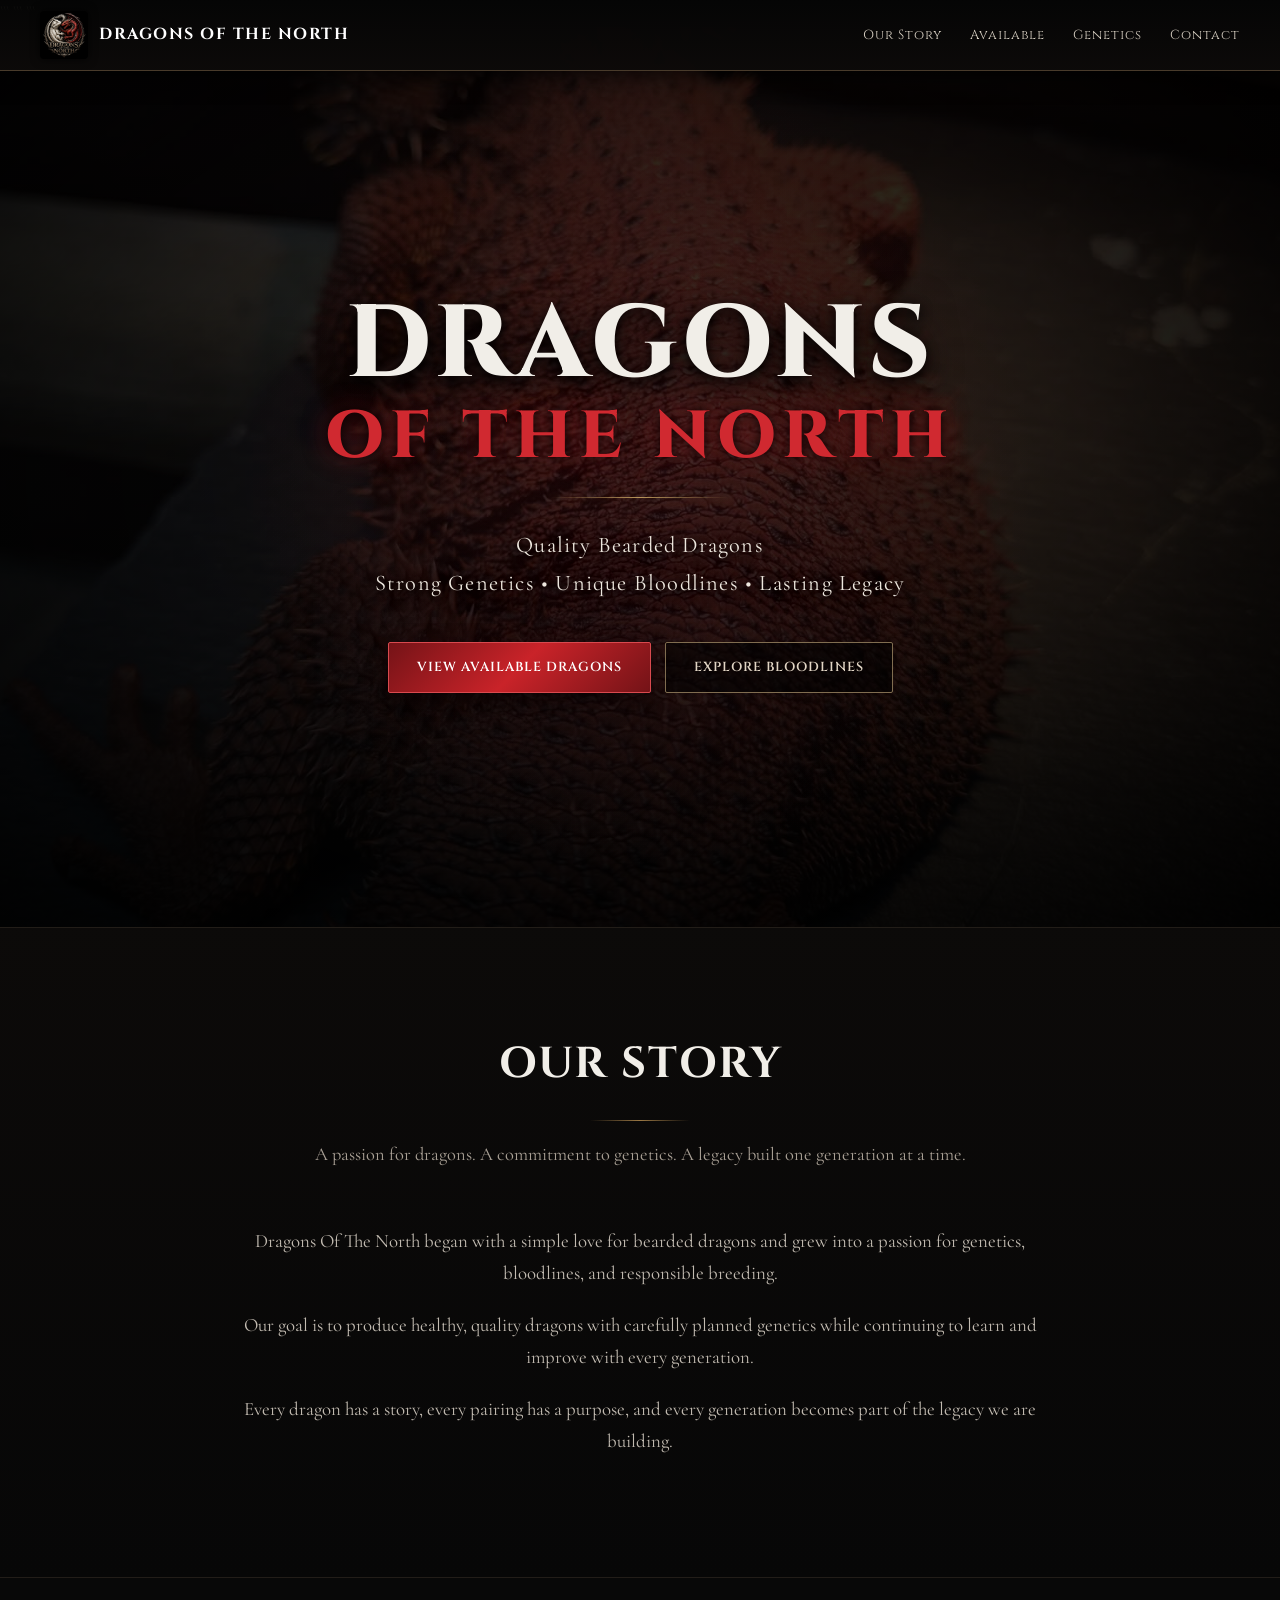
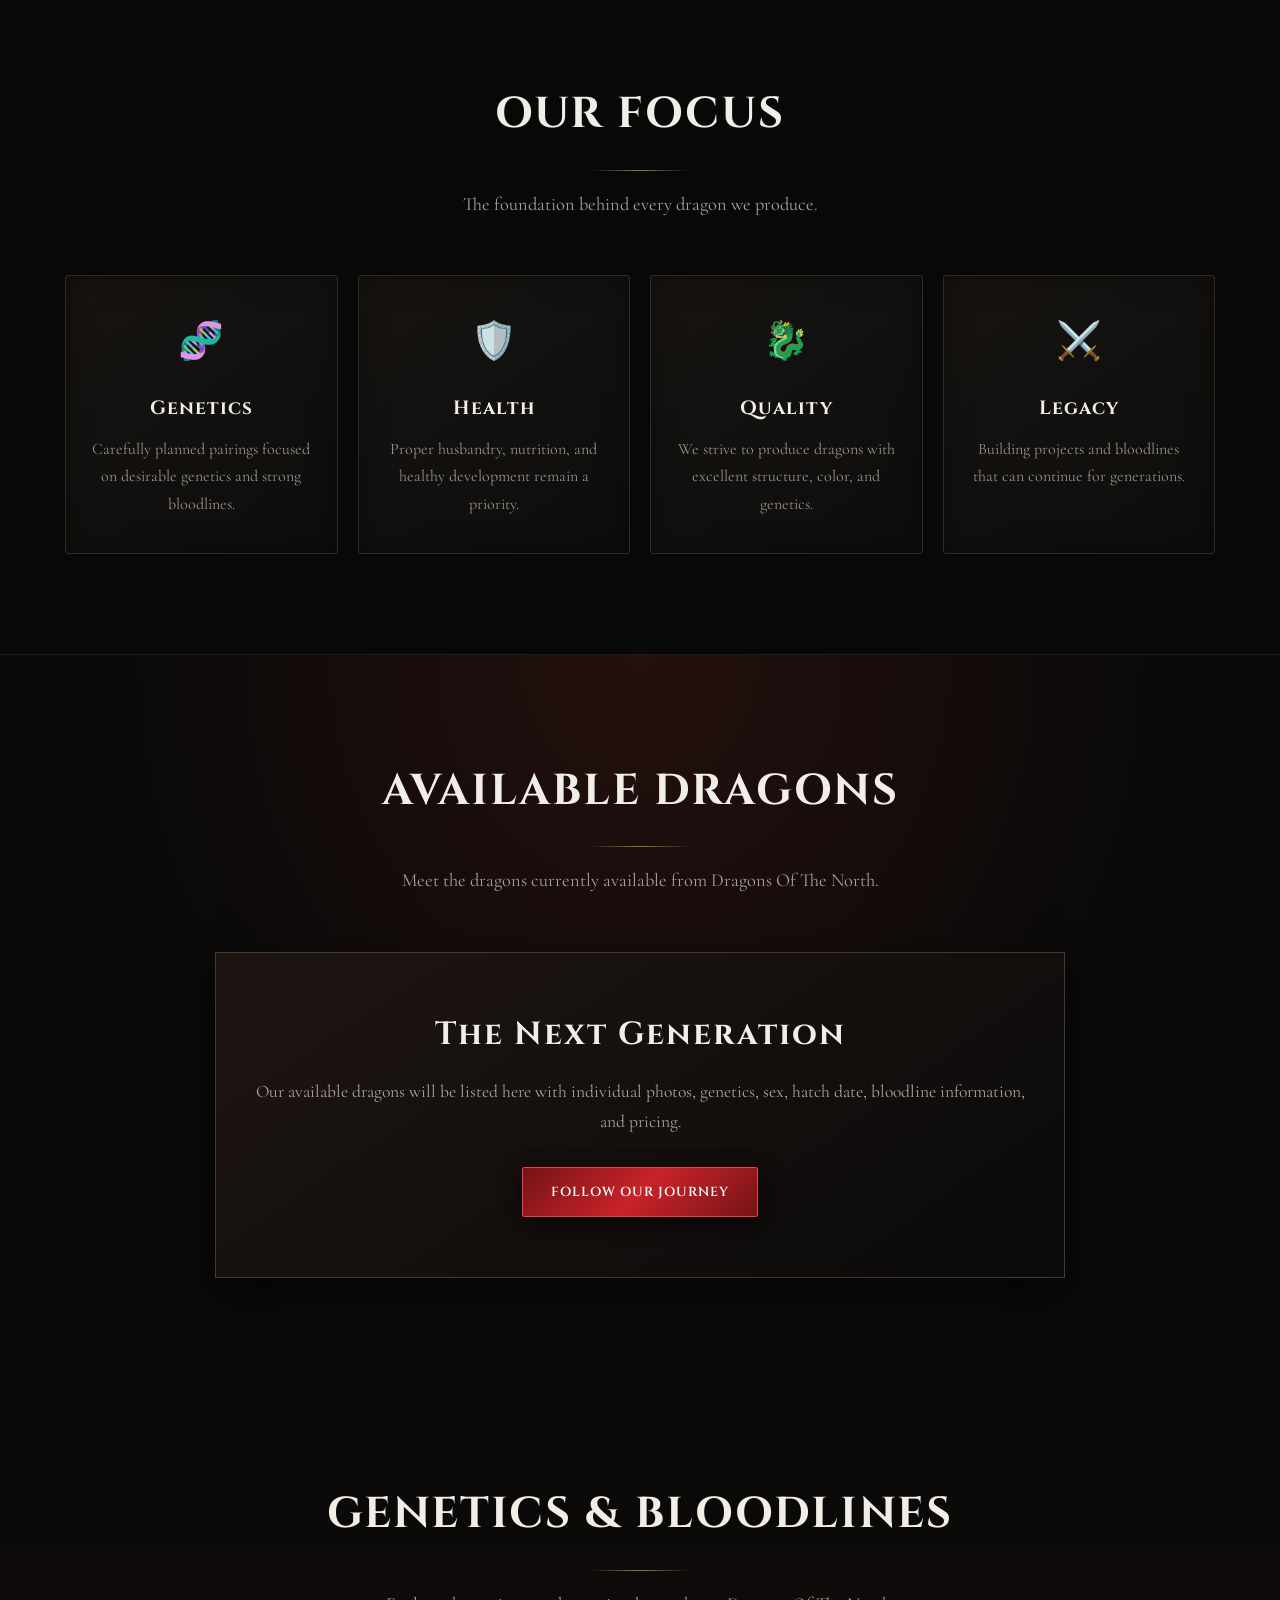
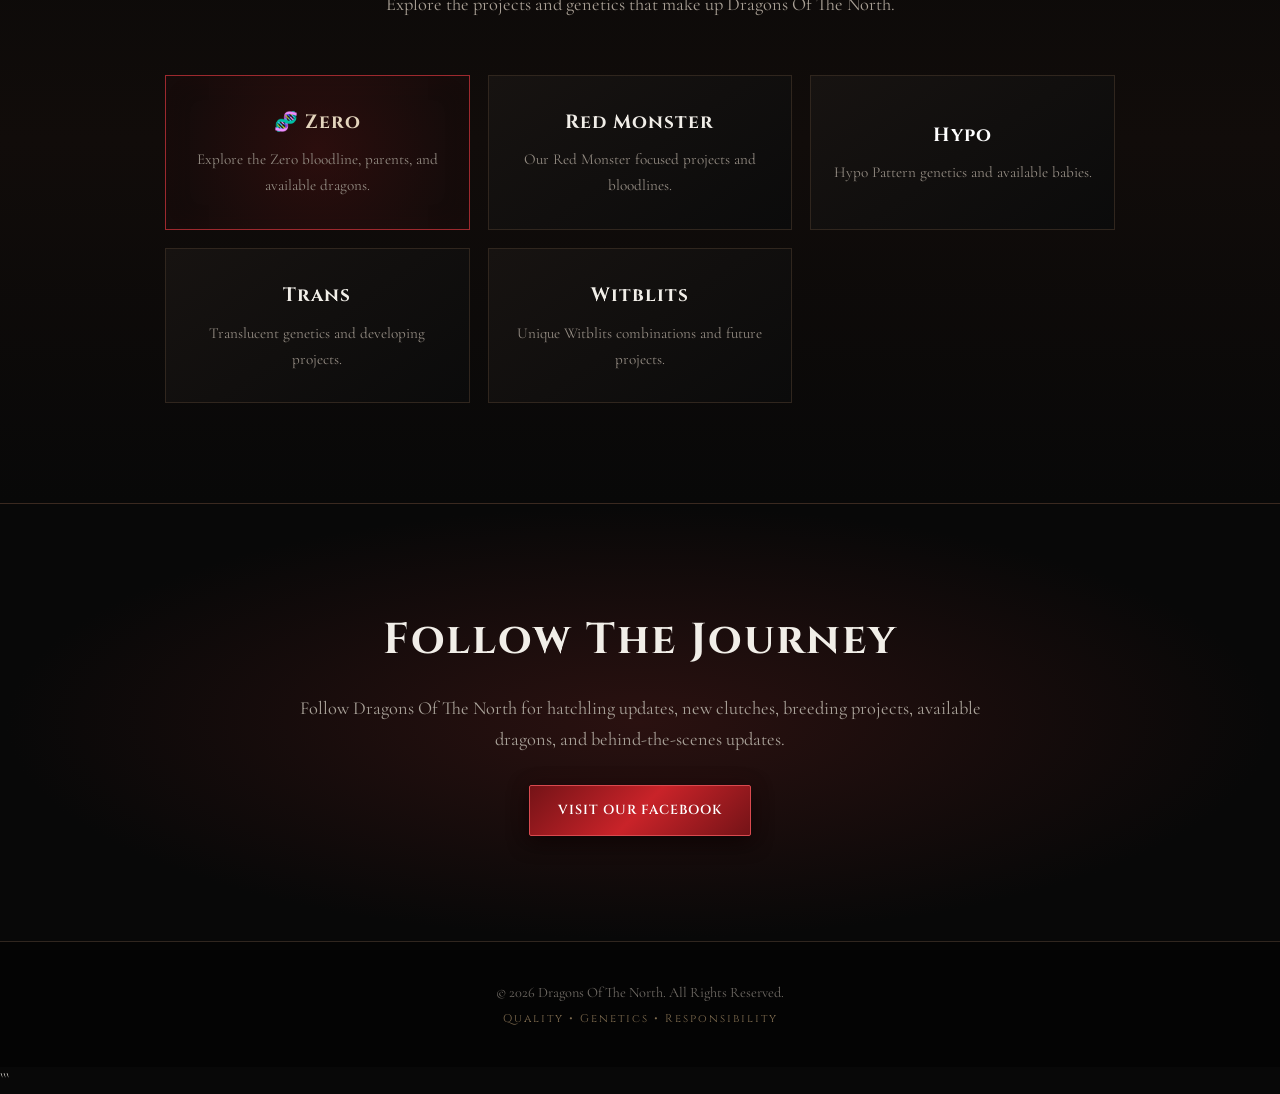
==== commit d99f143c: "Update index.html" ====
--- a/index.html
+++ b/index.html
@@ -143,7 +143,6 @@
         background-repeat: no-repeat;
     }
 
-    /* Dark cinematic edges */
     .hero::before {
         content: "";
         position: absolute;
@@ -160,7 +159,6 @@
         pointer-events: none;
     }
 
-    /* Subtle red atmospheric glow */
     .hero::after {
         content: "";
         position: absolute;
@@ -569,6 +567,20 @@
             0 8px 25px rgba(120,20,20,0.25);
     }
 
+    /* Clickable genetics cards */
+
+    .genetic-card.clickable {
+        cursor: pointer;
+    }
+
+    .genetic-card.clickable > a {
+        height: 100%;
+        display: flex;
+        align-items: center;
+        justify-content: center;
+        flex-direction: column;
+    }
+
     /* =========================
        CTA
     ========================= */
@@ -1032,7 +1044,7 @@
 
             <!-- ZERO -->
 
-            <div class="genetic-card zero">
+            <div class="genetic-card zero clickable">
 
                 <a href="zero.html">
 
@@ -1070,42 +1082,22 @@
             </div>
 
 
-            <!-- DARK SERIES -->
-
-            <div class="genetic-card">
-
-                <div>
-
-                    <h3>
-                        Dark Series
-                    </h3>
-
-                    <p>
-                        Deep dark colors and black-based
-                        breeding projects.
-                    </p>
-
-                </div>
-
-            </div>
-
-
             <!-- HYPO -->
 
-            <div class="genetic-card">
-
-                <div>
+            <div class="genetic-card clickable">
+
+                <a href="hypo.html">
 
                     <h3>
                         Hypo
                     </h3>
 
                     <p>
-                        Hypomelanistic genetics and
-                        future pairings.
+                        Hypo Pattern genetics and
+                        available babies.
                     </p>
 
-                </div>
+                </a>
 
             </div>
 
